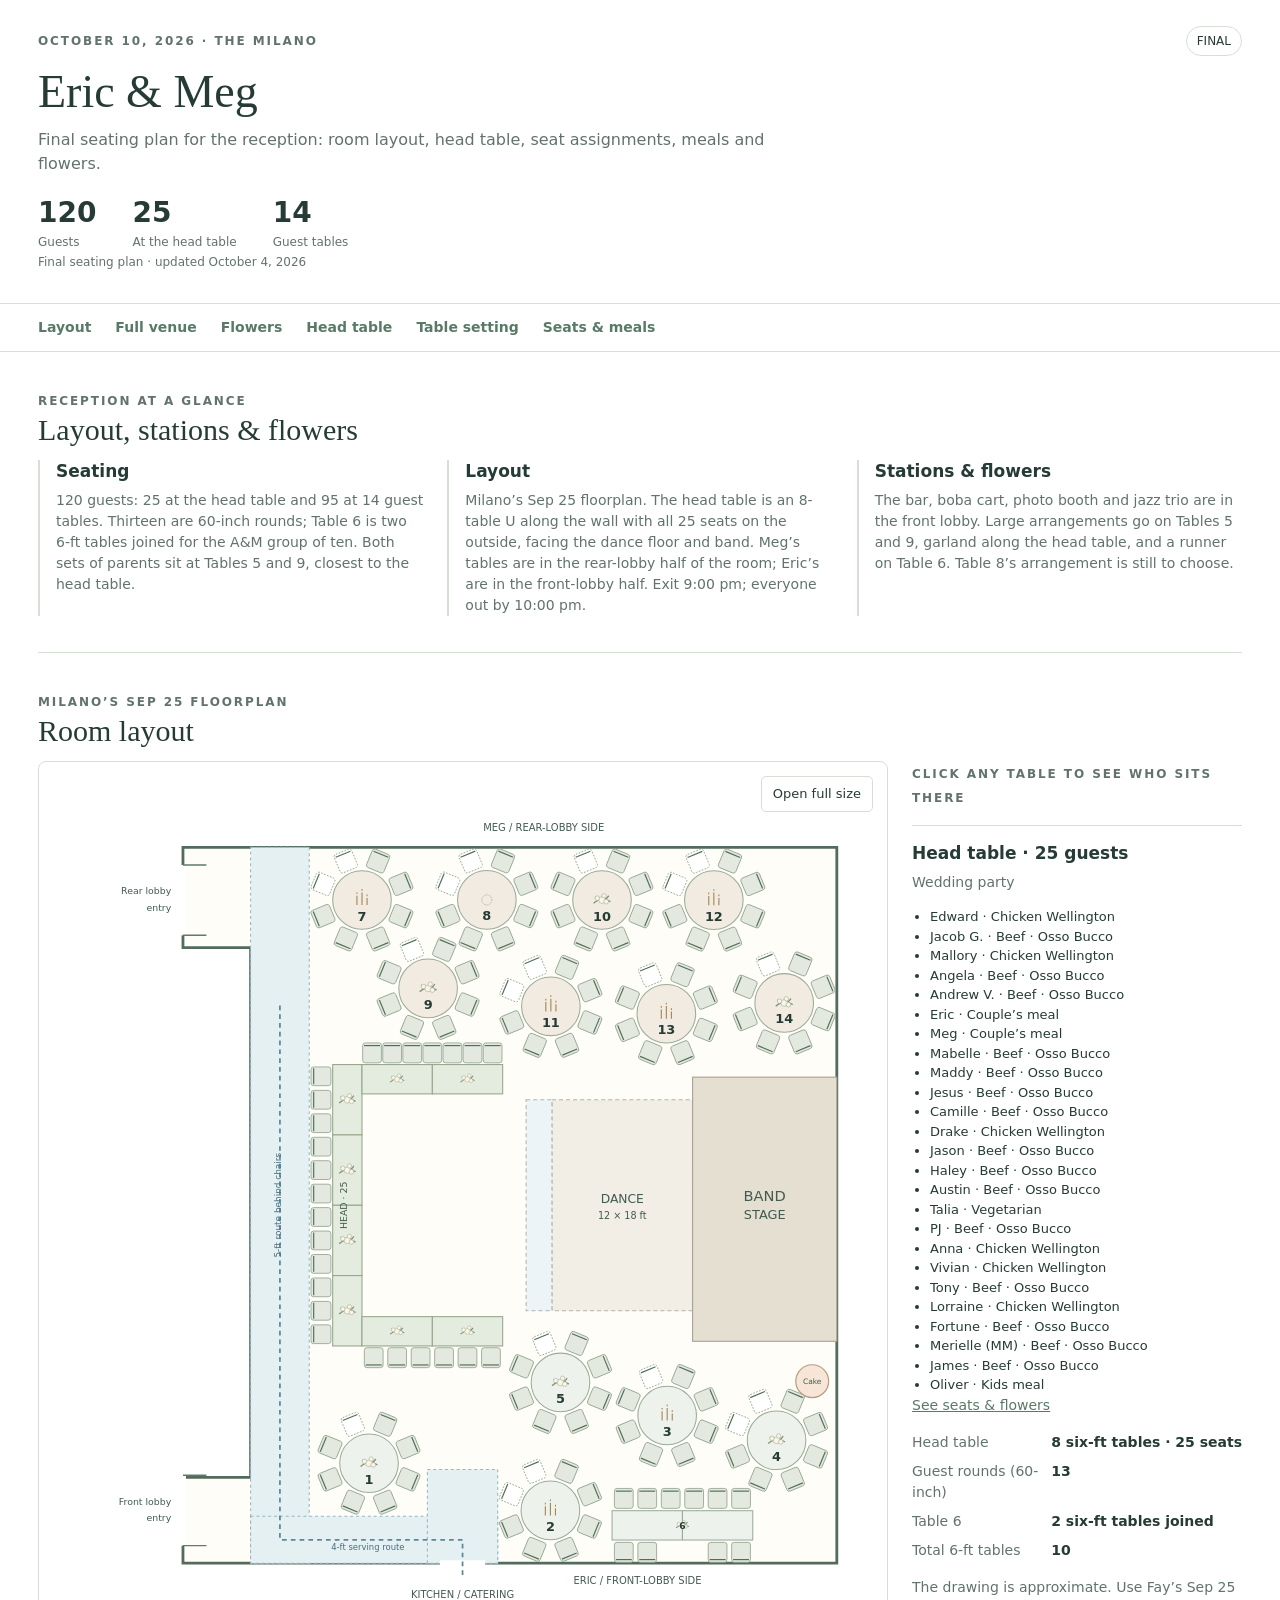
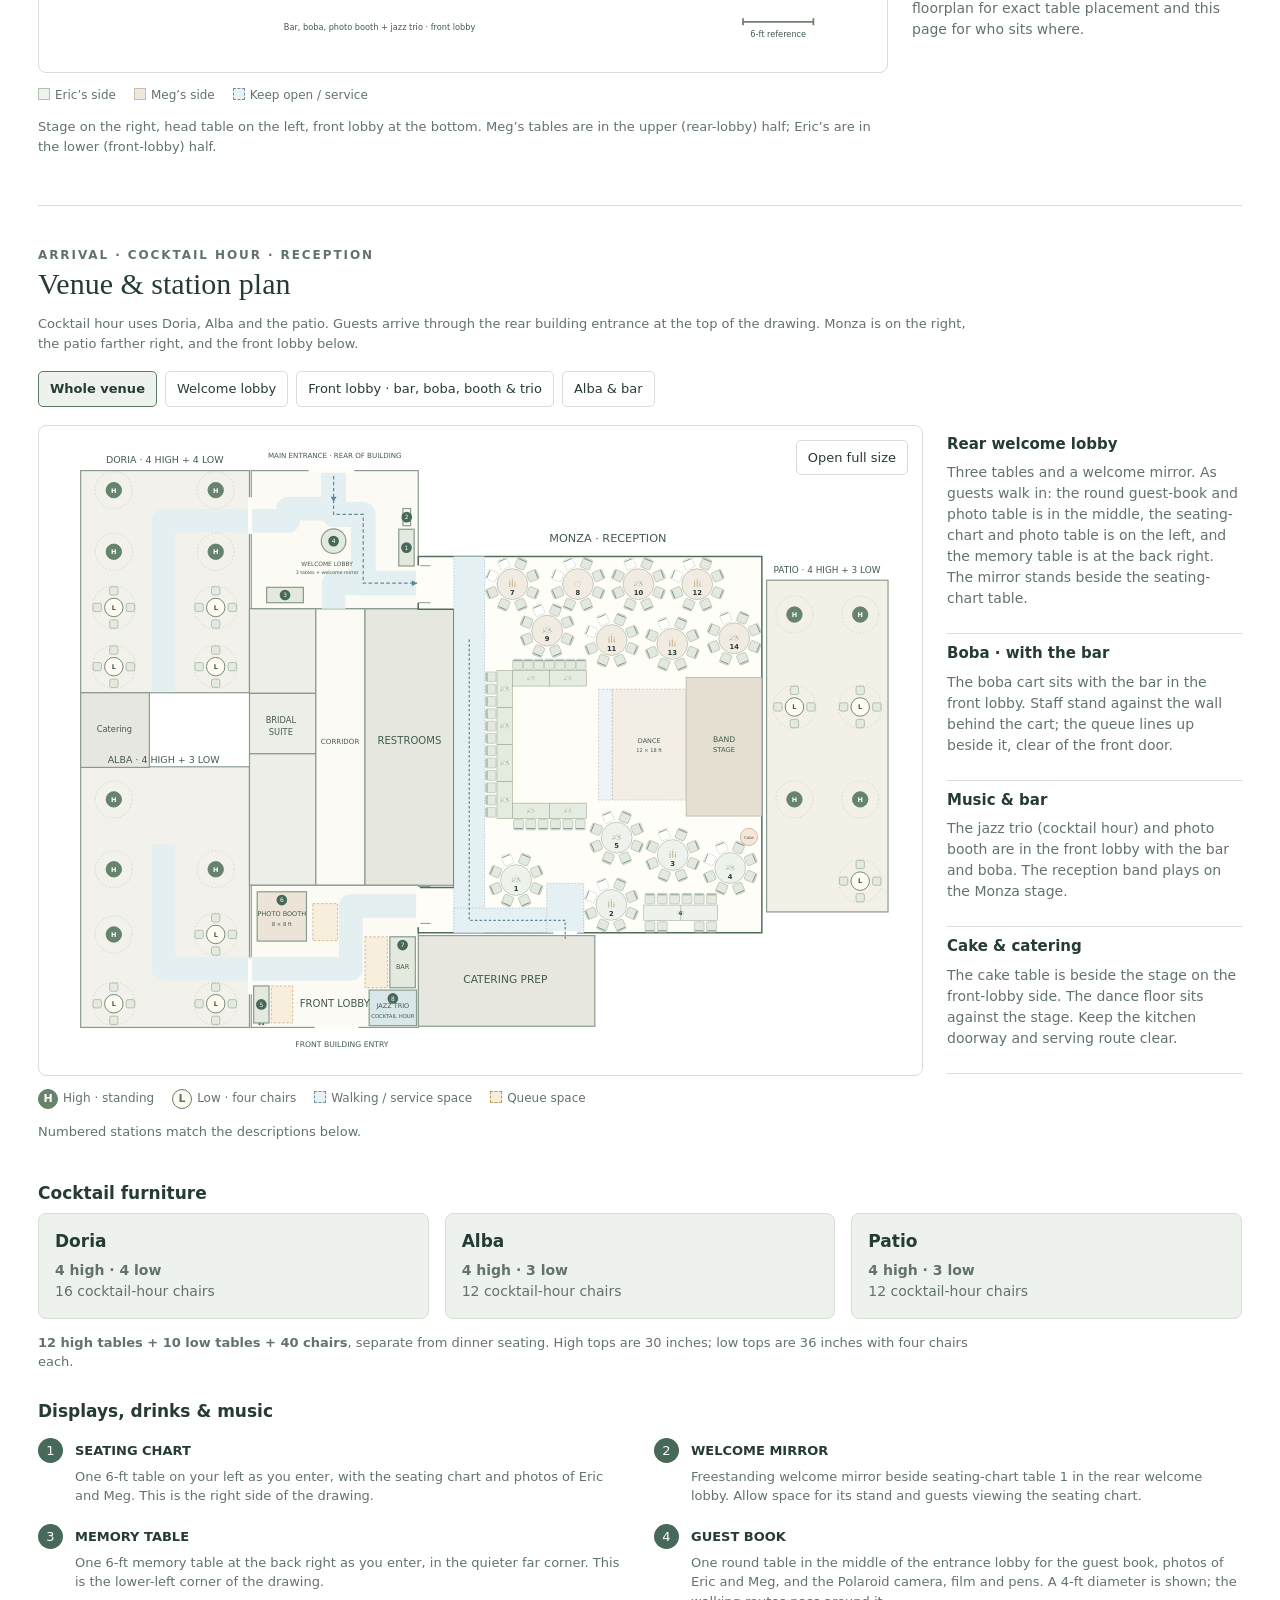
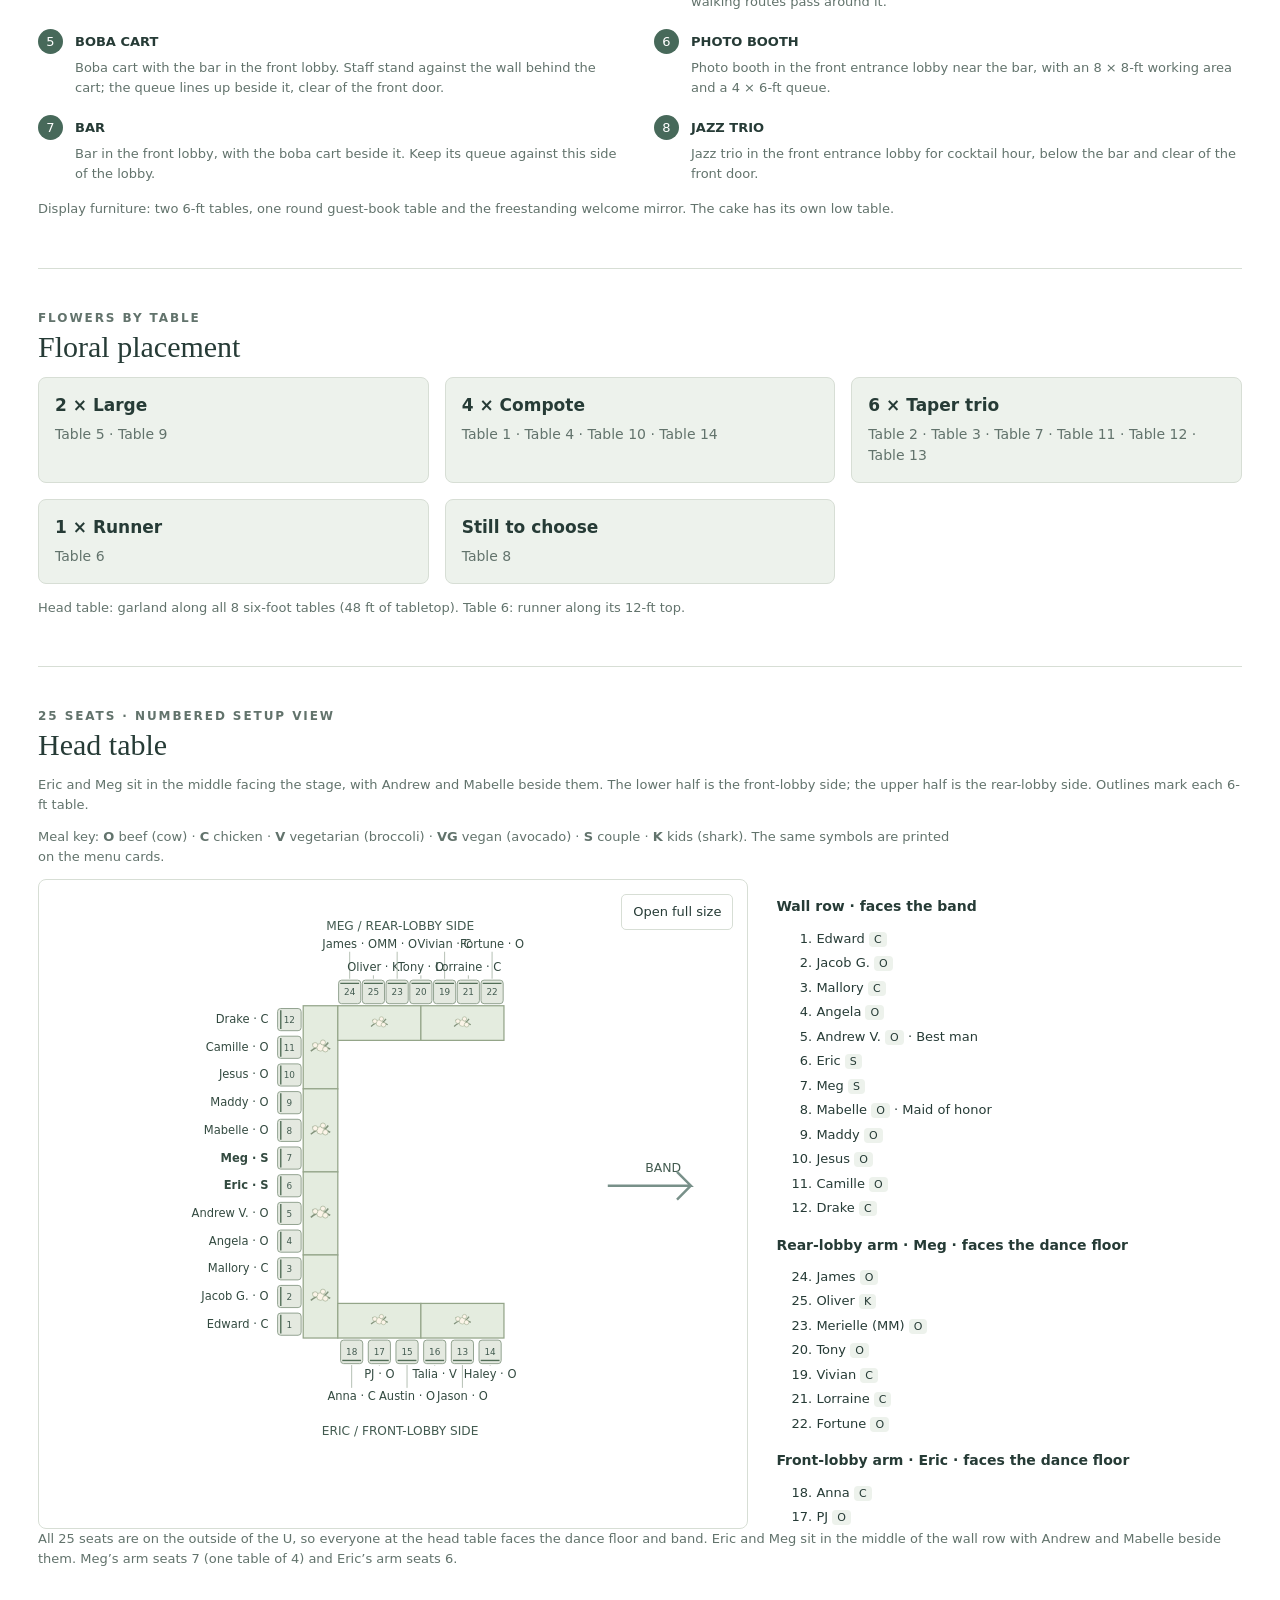
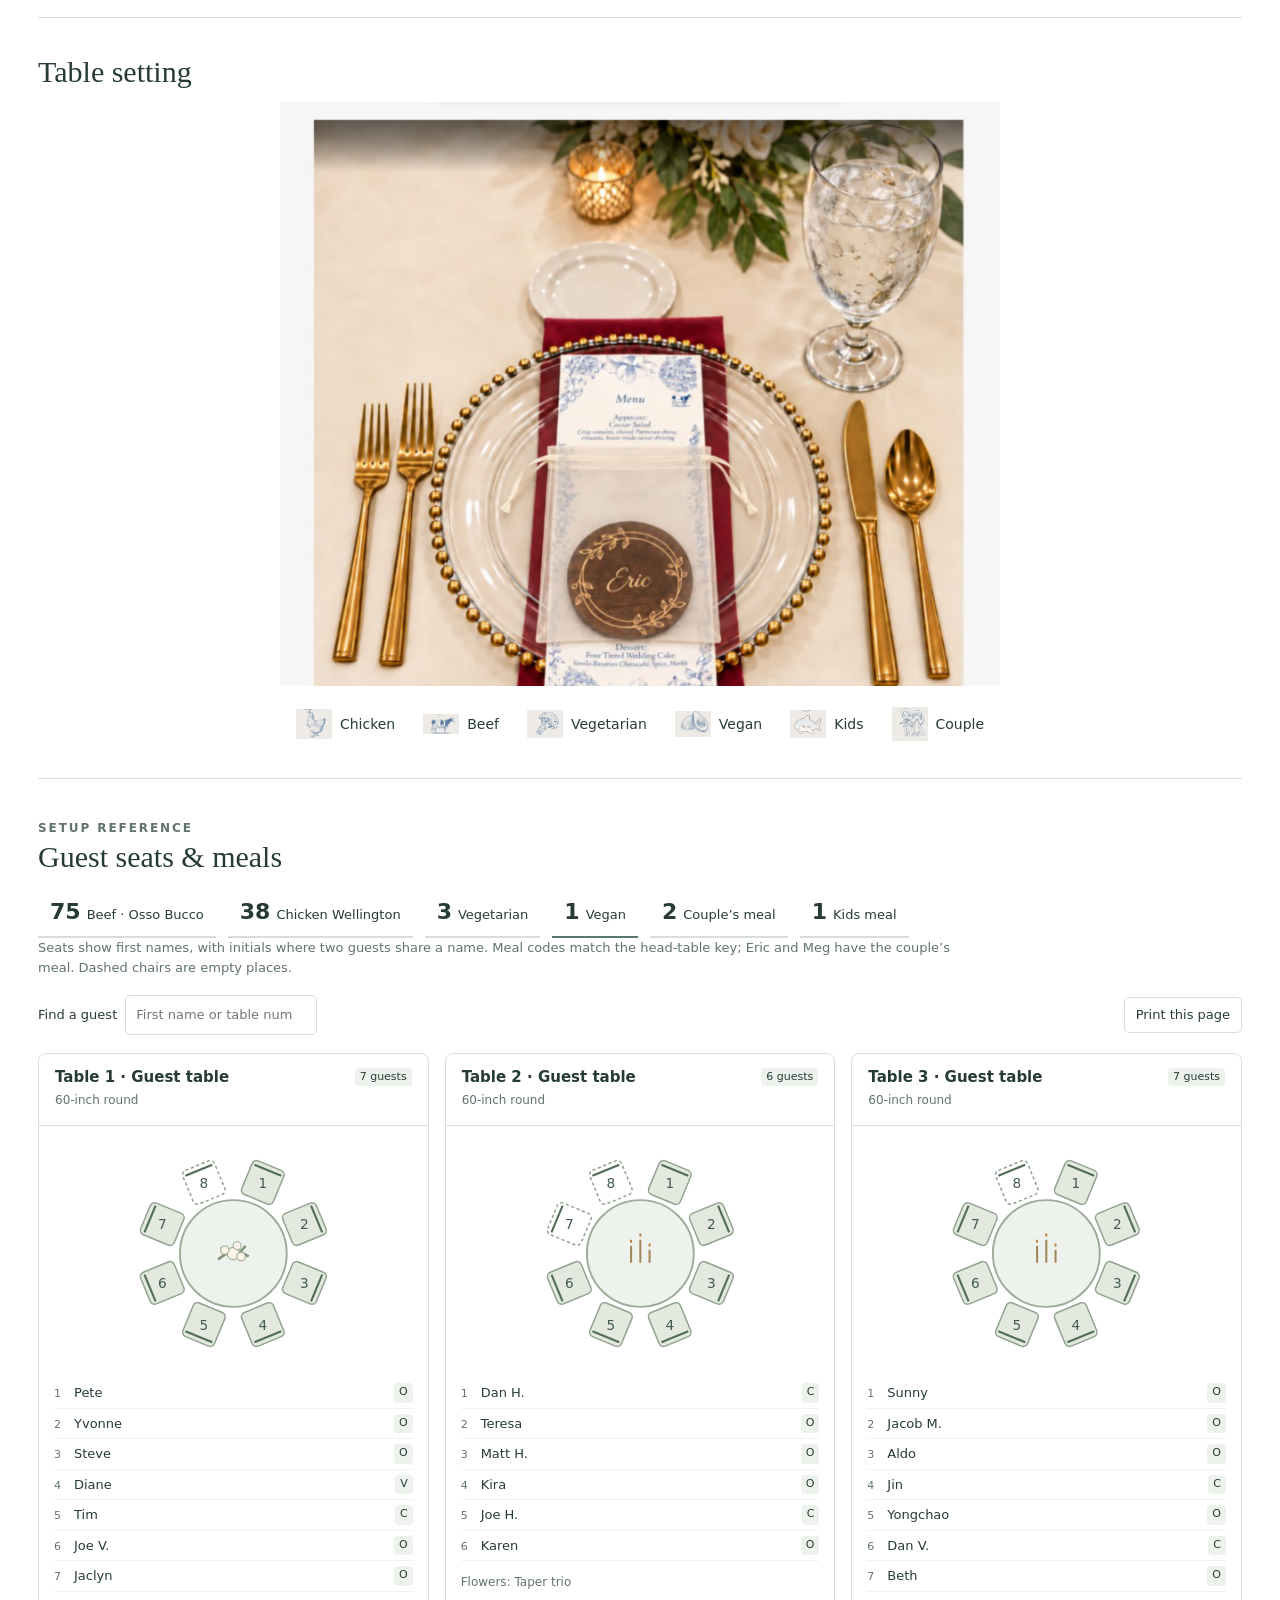
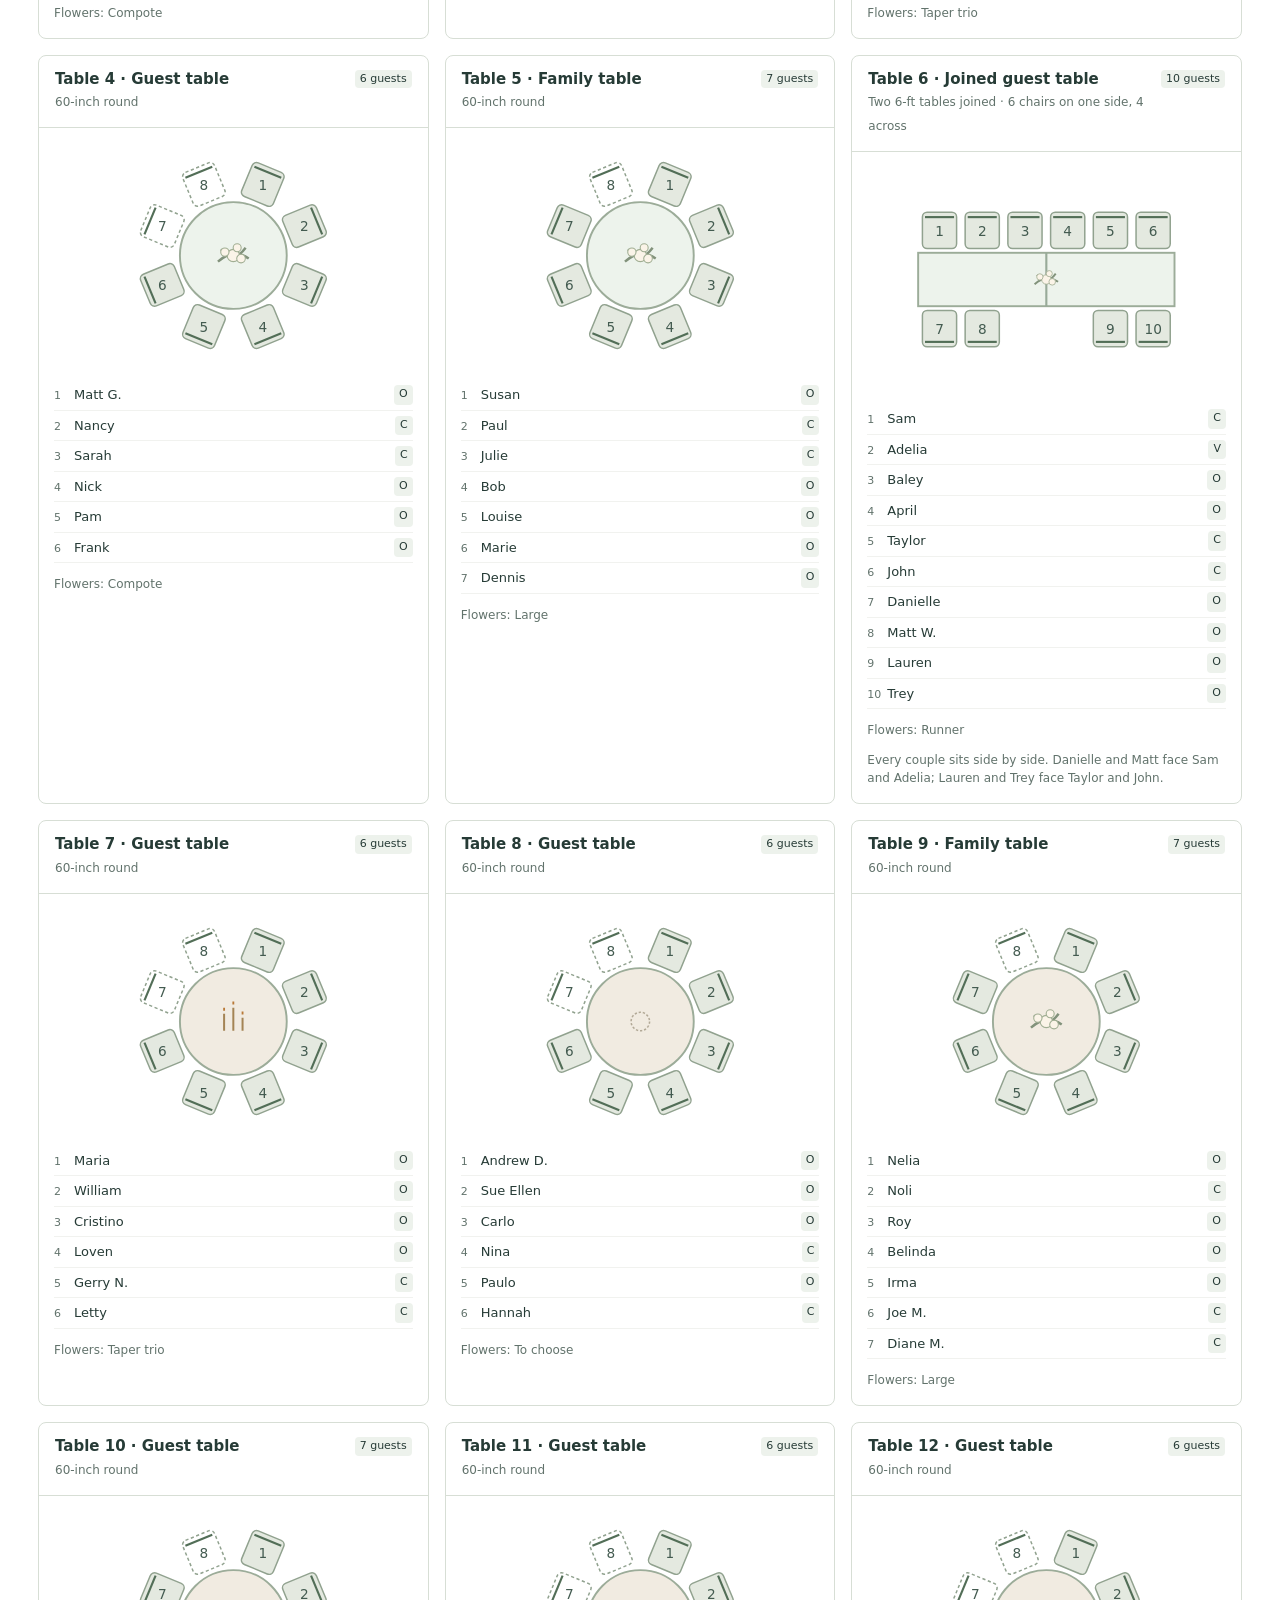
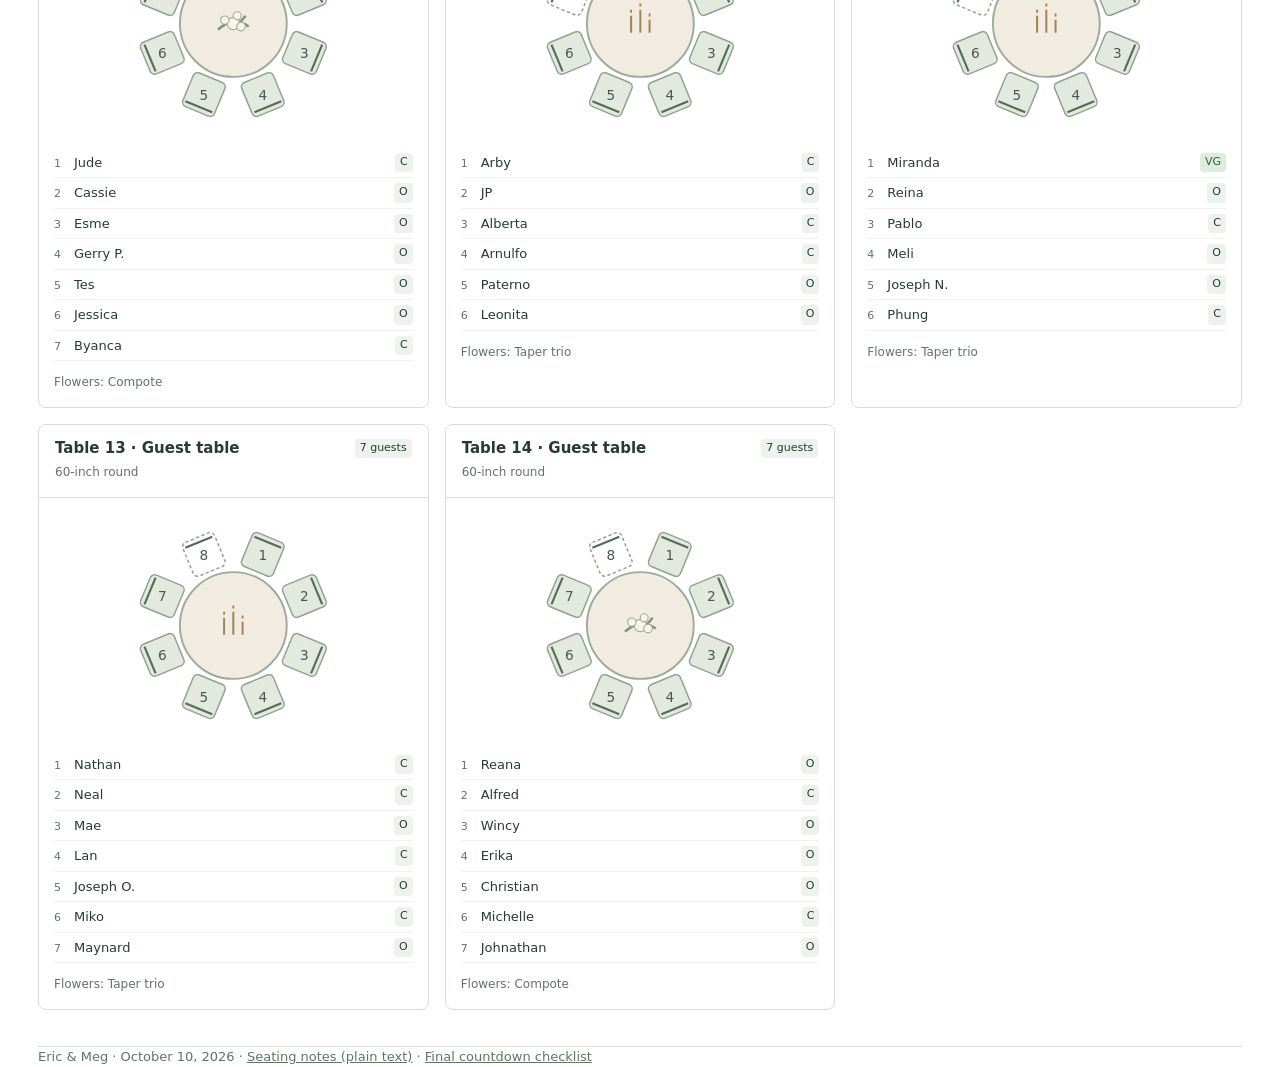
==== index.html @ 10fceb91 "Seating: Table 6 six-and-four so all five couples sit side by side; remove old options, audits and r" ====
<!doctype html>
<html lang="en"><head><meta charset="utf-8"><meta name="viewport" content="width=device-width,initial-scale=1"><meta name="robots" content="noindex,nofollow"><title>Eric &amp; Meg | Final seating plan · Oct 10</title><link rel="stylesheet" href="styles.css?v=20261004-3"></head>
<body>
<header class="mast"><div class="wrap"><div class="topline"><span class="eyebrow">October 10, 2026 · The Milano</span><span class="state">FINAL</span></div><h1>Eric &amp; Meg</h1><p class="intro">Final seating plan for the reception: room layout, head table, seat assignments, meals and flowers.</p><div class="stats" id="stats"></div><p class="source" id="updated"></p></div></header>
<nav aria-label="Page sections"><div class="wrap"><a href="#layouts">Layout</a><a href="#venue">Full venue</a><a href="#flowers">Flowers</a><a href="#head">Head table</a><a href="#setting">Table setting</a><a href="#guests">Seats &amp; meals</a></div></nav>
<main class="wrap">
<section id="audit"><span class="eyebrow">Reception at a glance</span><h2>Layout, stations &amp; flowers</h2><div class="audit"><article><h3>Seating</h3><p>120 guests: 25 at the head table and 95 at 14 guest tables. Thirteen are 60-inch rounds; Table 6 is two 6-ft tables joined for the A&amp;M group of ten. Both sets of parents sit at Tables 5 and 9, closest to the head table.</p></article><article><h3>Layout</h3><p>Milano’s Sep 25 floorplan. The head table is an 8-table U along the wall with all 25 seats on the outside, facing the dance floor and band. Meg’s tables are in the rear-lobby half of the room; Eric’s are in the front-lobby half. Exit 9:00 pm; everyone out by 10:00 pm.</p></article><article><h3>Stations &amp; flowers</h3><p>The bar, boba cart, photo booth and jazz trio are in the front lobby. Large arrangements go on Tables 5 and 9, garland along the head table, and a runner on Table 6. Table 8’s arrangement is still to choose.</p></article></div></section>
<section id="layouts"><span class="eyebrow">Milano’s Sep 25 floorplan</span><h2>Room layout</h2>
<div class="layout-panel"><div><div class="drawing"><button class="zoom" data-zoom="room">Open full size</button><div id="roomPlan"></div></div><div class="legend"><span><i class="swatch"></i>Eric’s side</span><span><i class="swatch meg"></i>Meg’s side</span><span><i class="swatch clear"></i>Keep open / service</span></div><p class="caption">Stage on the right, head table on the left, front lobby at the bottom. Meg’s tables are in the upper (rear-lobby) half; Eric’s are in the lower (front-lobby) half.</p></div><aside class="summary" id="layoutSummary"></aside></div></section>
<section id="venue"><span class="eyebrow">Arrival · cocktail hour · reception</span><h2>Venue &amp; station plan</h2><p class="caption">Cocktail hour uses Doria, Alba and the patio. Guests arrive through the rear building entrance at the top of the drawing. Monza is on the right, the patio farther right, and the front lobby below.</p>
<div class="venue-views" id="venueViews" role="group" aria-label="Venue detail views"></div>
<div class="full-venue"><div><div class="drawing"><button class="zoom" data-zoom="venue">Open full size</button><div id="venuePlan"></div></div><div class="legend"><span><b class="cocktail-key high">H</b>High · standing</span><span><b class="cocktail-key low">L</b>Low · four chairs</span><span><i class="swatch clear"></i>Walking / service space</span><span><i class="swatch queue"></i>Queue space</span></div><p class="caption">Numbered stations match the descriptions below.</p></div><div class="venue-notes"><article><h3>Rear welcome lobby</h3><p>Three tables and a welcome mirror. As guests walk in: the round guest-book and photo table is in the middle, the seating-chart and photo table is on the left, and the memory table is at the back right. The mirror stands beside the seating-chart table.</p></article><article><h3>Boba · with the bar</h3><p>The boba cart sits with the bar in the front lobby. Staff stand against the wall behind the cart; the queue lines up beside it, clear of the front door.</p></article><article><h3>Music &amp; bar</h3><p>The jazz trio (cocktail hour) and photo booth are in the front lobby with the bar and boba. The reception band plays on the Monza stage.</p></article><article><h3>Cake &amp; catering</h3><p>The cake table is beside the stage on the front-lobby side. The dance floor sits against the stage. Keep the kitchen doorway and serving route clear.</p></article></div></div>
<h3 class="venue-subhead">Cocktail furniture</h3><div class="cocktail-counts" id="cocktailCounts"></div><p class="caption"><strong>12 high tables + 10 low tables + 40 chairs</strong>, separate from dinner seating. High tops are 30 inches; low tops are 36 inches with four chairs each.</p>
<h3 class="venue-subhead">Displays, drinks &amp; music</h3><ol class="venue-stations" id="venueStations"></ol><p class="caption">Display furniture: two 6-ft tables, one round guest-book table and the freestanding welcome mirror. The cake has its own low table.</p></section>
<section id="flowers"><span class="eyebrow">Flowers by table</span><h2>Floral placement</h2><div class="cocktail-counts" id="floralCounts"></div><p class="caption" id="floralHead"></p></section>
<section id="head"><span class="eyebrow">25 seats · numbered setup view</span><h2>Head table</h2><p class="head-note">Eric and Meg sit in the middle facing the stage, with Andrew and Mabelle beside them. The lower half is the front-lobby side; the upper half is the rear-lobby side. Outlines mark each 6-ft table.</p><p class="caption">Meal key: <strong>O</strong> beef (cow) · <strong>C</strong> chicken · <strong>V</strong> vegetarian (broccoli) · <strong>VG</strong> vegan (avocado) · <strong>S</strong> couple · <strong>K</strong> kids (shark). The same symbols are printed on the menu cards.</p><div class="head-layout"><div class="drawing"><button class="zoom" data-zoom="head">Open full size</button><div id="headPlan"></div></div><div id="headRoster" class="head-roster"></div></div><p class="head-note" id="headTrade"></p></section>
<section id="setting"><h2>Table setting</h2>
<div class="setting-photos">
<img src="img/setting/hero.png" alt="Finished place setting">
</div>
<div class="meal-guide" aria-label="Menu card symbols">
<figure><img src="img/meals/chicken.png" alt=""><figcaption>Chicken</figcaption></figure>
<figure><img src="img/meals/beef.png" alt=""><figcaption>Beef</figcaption></figure>
<figure><img src="img/meals/vegetarian.png" alt=""><figcaption>Vegetarian</figcaption></figure>
<figure><img src="img/meals/vegan.png" alt=""><figcaption>Vegan</figcaption></figure>
<figure><img src="img/meals/kids.png" alt=""><figcaption>Kids</figcaption></figure>
<figure><img src="img/meals/couple.png" alt=""><figcaption>Couple</figcaption></figure>
</div>
</section>
<section id="guests"><span class="eyebrow">Setup reference</span><h2>Guest seats &amp; meals</h2><div class="meal-strip" id="mealCounts"></div><p class="caption">Seats show first names, with initials where two guests share a name. Meal codes match the head-table key; Eric and Meg have the couple’s meal. Dashed chairs are empty places.</p><div class="controls"><label class="control" for="search">Find a guest <input class="search" type="search" id="search" placeholder="First name or table number"></label><button class="quiet" id="print">Print this page</button></div><div class="tables" id="guestTables"></div></section>
</main><footer class="wrap">Eric &amp; Meg · October 10, 2026 · <a href="seating-review.txt">Seating notes (plain text)</a> · <a href="countdown.html">Final countdown checklist</a></footer>
<dialog id="zoomDialog"><div class="dialog-top"><h3 id="zoomTitle"></h3><div><button class="quiet" id="zoomScale">Zoom in</button> <button class="quiet" id="closeZoom">Close</button></div></div><p id="zoomKey" class="zoom-key"></p><div id="zoomDrawing"></div></dialog>
<script src="model.js?v=20261004-3"></script><script src="venue.js?v=20261004-3"></script><script src="app.js?v=20261004-3"></script>
</body></html>
---- styles.css ----
:root{--paper:#fff;--ink:#263b36;--muted:#62736c;--line:#d7ded5;--sage:#587a66;--pale:#edf2ec;--sand:#ede6d8;--amber:#966329;--rose:#a7473d;--blue:#476e80}*{box-sizing:border-box}html{scroll-behavior:smooth}body{margin:0;background:var(--paper);color:var(--ink);font:16px/1.5 system-ui,-apple-system,'Segoe UI',sans-serif}button,input,select{font:inherit}a{color:var(--sage)}button,a,select,input{touch-action:manipulation}button{cursor:pointer}button:focus-visible,a:focus-visible,input:focus-visible,select:focus-visible,[tabindex]:focus-visible{outline:3px solid #bd8c46;outline-offset:3px}.wrap{max-width:1260px;margin:auto;padding:0 28px}.mast{border-bottom:1px solid var(--line);padding:26px 0 20px}.eyebrow{font-size:12px;font-weight:650;letter-spacing:.16em;text-transform:uppercase;color:var(--muted)}h1,h2,h3,p{margin-top:0}h1{font:normal clamp(30px,4vw,46px)/1.12 Georgia,serif;margin:10px 0}h2{font:normal 30px/1.2 Georgia,serif;margin-bottom:12px}h3{font-size:17px;line-height:1.3;margin-bottom:8px}.intro{max-width:780px;color:var(--muted);margin-bottom:14px}.topline{display:flex;justify-content:space-between;align-items:center;gap:12px}.state{font-size:12px;border:1px solid var(--line);padding:5px 10px;border-radius:20px;background:#fff}.stats{display:flex;flex-wrap:wrap;gap:18px 36px;margin-top:20px}.stat strong{font-size:28px;font-weight:600;display:block;line-height:1.2}.stat span{font-size:12px;color:var(--muted)}nav{position:sticky;top:0;background:var(--paper);z-index:5;border-bottom:1px solid var(--line)}nav .wrap{display:flex;gap:24px;overflow:auto}nav a{white-space:nowrap;padding:13px 0;font-size:14px;text-decoration:none;font-weight:600}section{padding:36px 0;border-bottom:1px solid var(--line);scroll-margin-top:55px}.audit{display:grid;grid-template-columns:repeat(3,1fr);gap:24px}.audit article{border-left:2px solid var(--line);padding-left:16px}.audit p{font-size:14px;color:var(--muted);margin-bottom:0}.caption{font-size:13px;color:var(--muted);max-width:930px}.controls{display:flex;flex-wrap:wrap;align-items:center;justify-content:space-between;gap:12px;margin:18px 0}.control{display:flex;align-items:center;flex-wrap:wrap;gap:8px;font-size:13px}.control select,.search{border:1px solid var(--line);border-radius:5px;background:white;padding:9px 10px;color:var(--ink)}.choices{display:grid;grid-template-columns:repeat(3,1fr);gap:12px;margin:20px 0}.choice{background:transparent;border:1px solid var(--line);border-radius:8px;padding:17px;text-align:left;color:var(--ink)}.choice.active{border:2px solid var(--sage);padding:16px;background:var(--pale)}.choice strong{display:block;font-size:16px;margin:5px 0}.choice small{font-size:12px;color:var(--muted);display:block}.choice .tag{font-size:11px;text-transform:uppercase;letter-spacing:.08em;color:var(--sage);font-weight:700}.layout-panel{display:grid;grid-template-columns:minmax(0,1fr) 330px;gap:24px;align-items:start}.drawing{border:1px solid var(--line);border-radius:8px;background:#fff;padding:15px;overflow:hidden;position:relative}.drawing svg{display:block;width:100%;height:auto;max-height:940px}.drawing button.zoom{position:absolute;right:14px;top:14px}.zoom,.quiet{background:#fff;border:1px solid var(--line);border-radius:5px;color:var(--ink);padding:7px 11px;font-size:13px}.summary{position:sticky;top:75px}.summary p{font-size:14px;color:var(--muted)}.summary .status{border-left:3px solid var(--amber);padding:10px 12px;background:#f6f0e5;margin:16px 0;font-size:13px}.summary .status.bad{border-color:var(--rose);background:#f8edea}.summary dl{font-size:14px;display:grid;grid-template-columns:1fr auto;gap:8px;margin:16px 0}.summary dt{color:var(--muted)}.summary dd{margin:0;font-weight:600}.selected-roster{border-top:1px solid var(--line);padding-top:16px;margin-top:16px}.selected-roster ul{padding-left:18px;font-size:13px;margin-bottom:0}.legend{display:flex;flex-wrap:wrap;gap:7px 18px;margin:13px 0;font-size:12px;color:var(--muted)}.swatch{display:inline-block;width:12px;height:12px;vertical-align:-1px;margin-right:5px;background:#eef3ed;border:1px solid #aec2ad}.swatch.meg{background:#eee8df;border-color:#c9bda7}.swatch.clear{background:#e9f1f4;border-style:dashed;border-color:#73939f}.swatch.space{background:transparent;border:1px dashed #aaa}.fit-list{padding-left:19px;font-size:13px;color:var(--muted)}details{margin:16px 0;font-size:14px}summary{cursor:pointer;font-weight:600}.fit-list li{margin:5px 0}.full-venue{display:grid;grid-template-columns:minmax(0,1fr) 295px;gap:24px}.venue-notes p{font-size:14px;color:var(--muted)}.venue-notes article{padding:10px 0;border-bottom:1px solid var(--line)}.venue-notes h3{font-size:15px}.meal-strip{display:flex;gap:12px;flex-wrap:wrap}.meal-chip{border-bottom:2px solid var(--line);padding:8px 12px;font-size:13px}.meal-chip b{font-size:22px;margin-right:6px}.meal-chip.vegan{border-color:var(--sage)}.tables{display:grid;grid-template-columns:repeat(3,1fr);gap:16px}.table-card{border:1px solid var(--line);background:white;border-radius:8px;overflow:hidden;scroll-margin-top:65px}.table-card header{padding:14px 16px;border-bottom:1px solid var(--line);display:flex;gap:10px;justify-content:space-between;align-items:start}.table-card h3{margin:0;font-size:15px}.table-card small{color:var(--muted);font-size:12px}.table-card .body{padding:10px 15px 16px}.table-card ul{list-style:none;padding:0;margin:0}.seatrow{display:flex;justify-content:space-between;gap:8px;font-size:13px;border-bottom:1px solid #f1f2ef;padding:5px 0}.seatrow .num{display:inline-block;width:20px;color:var(--muted);font-size:11px}.badge{font-size:11px;background:var(--pale);border-radius:4px;padding:1px 5px;white-space:nowrap}.badge.unknown{background:#f7eede;color:#966329}.badge.vegan{background:#ddecdc;color:#335d3e}.flower{font-size:12px;color:var(--muted);margin:12px 0 0}.head-layout{display:grid;grid-template-columns:minmax(0,1.5fr) minmax(260px,1fr);gap:20px}.head-layout .drawing{min-height:480px}.head-roster{max-height:650px;overflow:auto;font-size:13px;padding:0 8px}.head-roster h3{font-size:14px;margin:18px 0 7px}.head-roster li{margin:5px 0}.head-note{font-size:13px;color:var(--muted)}.source{font-size:12px;color:var(--muted)}footer{padding:24px 0 40px;font-size:13px;color:var(--muted)}dialog{border:1px solid var(--line);border-radius:10px;width:min(95vw,1100px);max-height:94vh;padding:20px;background:#fff}dialog::backdrop{background:#142b29a6}.dialog-top{display:flex;justify-content:space-between;align-items:center;gap:16px;margin-bottom:10px}.dialog-top h3{margin:0}#zoomDrawing{overflow:auto;max-height:80vh}#zoomDrawing svg{width:100%;min-width:650px;display:block}.table-click{cursor:pointer}.table-click:hover .surface{stroke:#406551;stroke-width:.2}.flow{stroke-dasharray:7 5}.visually-hidden{position:absolute;width:1px;height:1px;overflow:hidden;clip:rect(0,0,0,0)}
@media(max-width:980px){.layout-panel{grid-template-columns:minmax(0,1fr) 280px}.tables{grid-template-columns:repeat(2,1fr)}.full-venue{grid-template-columns:1fr}.venue-notes{display:grid;grid-template-columns:repeat(3,1fr);gap:18px}.head-layout{grid-template-columns:1fr}.head-roster{max-height:none;display:grid;grid-template-columns:repeat(3,1fr);gap:12px}}@media(max-width:720px){.wrap{padding:0 16px}.mast{padding-top:20px}.topline{align-items:flex-start}.audit{grid-template-columns:1fr;gap:16px}.audit p{font-size:13px}.layout-panel{grid-template-columns:1fr}.summary{position:static}.choices{grid-template-columns:1fr;gap:8px}.choice{padding:12px 14px}.choice.active{padding:11px 13px}.choice small{font-size:12px}.tables{grid-template-columns:1fr}.venue-notes{grid-template-columns:1fr;gap:0}.head-roster{display:block}.drawing{padding:8px}.head-layout .drawing{min-height:0}nav .wrap{gap:20px}.stats{gap:14px 24px}.stat strong{font-size:24px}section{padding:28px 0}.full-venue .drawing{overflow:auto}.full-venue svg{min-width:780px}.full-venue .drawing:before{content:'Swipe sideways or open full size to explore the venue';display:block;font-size:12px;color:var(--muted);margin-bottom:8px}.head-layout svg{min-height:460px}.control{align-items:flex-start}.caption{font-size:12px}}@media print{nav,.controls,.choices,button,.search,.summary,dialog{display:none!important}.wrap{max-width:none;padding:0}section{break-inside:avoid}.tables{grid-template-columns:repeat(2,1fr)}.table-card{break-inside:avoid}.layout-panel,.full-venue{display:block}.drawing svg{max-height:750px}.head-roster{max-height:none}.source{display:block}}

#zoomDrawing svg{height:74vh;width:100%;min-width:0}dialog.zoomed #zoomDrawing svg{width:1500px;min-width:1500px;height:auto}.route-status{padding:10px 12px;background:#e5f0f3;color:#365c6b!important;border-left:3px solid #6f99a5}.dialog-top>div{white-space:nowrap}@media(prefers-reduced-motion:reduce){html{scroll-behavior:auto}}
.venue-views{display:flex;flex-wrap:wrap;gap:8px;margin:18px 0}.venue-views .active{background:var(--pale);border-color:var(--sage);font-weight:650}.venue-subhead{margin-top:28px}.cocktail-counts{display:grid;grid-template-columns:repeat(3,1fr);gap:16px;margin-bottom:14px}.cocktail-counts article{background:var(--pale);border:1px solid var(--line);border-radius:8px;padding:16px}.cocktail-counts p{font-size:14px;color:var(--muted);margin:0}.cocktail-key{display:inline-flex;width:20px;height:20px;align-items:center;justify-content:center;border-radius:50%;margin-right:5px;font-size:11px;border:1px solid #617f69}.cocktail-key.high{background:#66836d;color:white}.cocktail-key.low{background:#fffaf0}.swatch.queue{background:#f8eedc;border:1px dashed #b79861}.venue-stations{list-style:none;padding:0;display:grid;grid-template-columns:repeat(2,1fr);gap:18px 28px}.venue-stations li{display:flex;gap:12px}.station-number{flex:0 0 25px;height:25px;border-radius:50%;background:#47695a;color:#fff;text-align:center;line-height:25px;font-size:13px}.venue-stations strong{font-size:13px}.venue-stations p{font-size:13px;color:var(--muted);margin:5px 0 0}.full-venue svg{overflow:hidden}@media(max-width:720px){.cocktail-counts,.venue-stations{grid-template-columns:1fr}.full-venue svg{min-width:0}.full-venue .drawing:before{content:'Use the detail views or open full size to explore';padding-right:110px;min-height:40px}.full-venue .drawing{overflow:hidden}}@media print{.venue-views{display:none}.venue-stations{grid-template-columns:repeat(2,1fr)}}
.zoom-key{font-size:12px;color:var(--muted);margin:4px 0 12px}.zoom-key:empty{display:none}

.setting-photos{background:#fff;margin:0 0 20px}.setting-photos img{display:block;width:100%;max-width:720px;height:auto;margin:0 auto;background:#fff}.meal-guide{display:flex;flex-wrap:wrap;justify-content:center;gap:8px 28px;margin:8px 0 0;padding:0}.meal-guide figure{margin:0;display:flex;align-items:center;gap:8px}.meal-guide img{width:36px;height:36px;object-fit:contain;background:#fff}.meal-guide figcaption{font-size:14px;color:var(--ink)}.earlier-toggle{margin:0 0 18px}
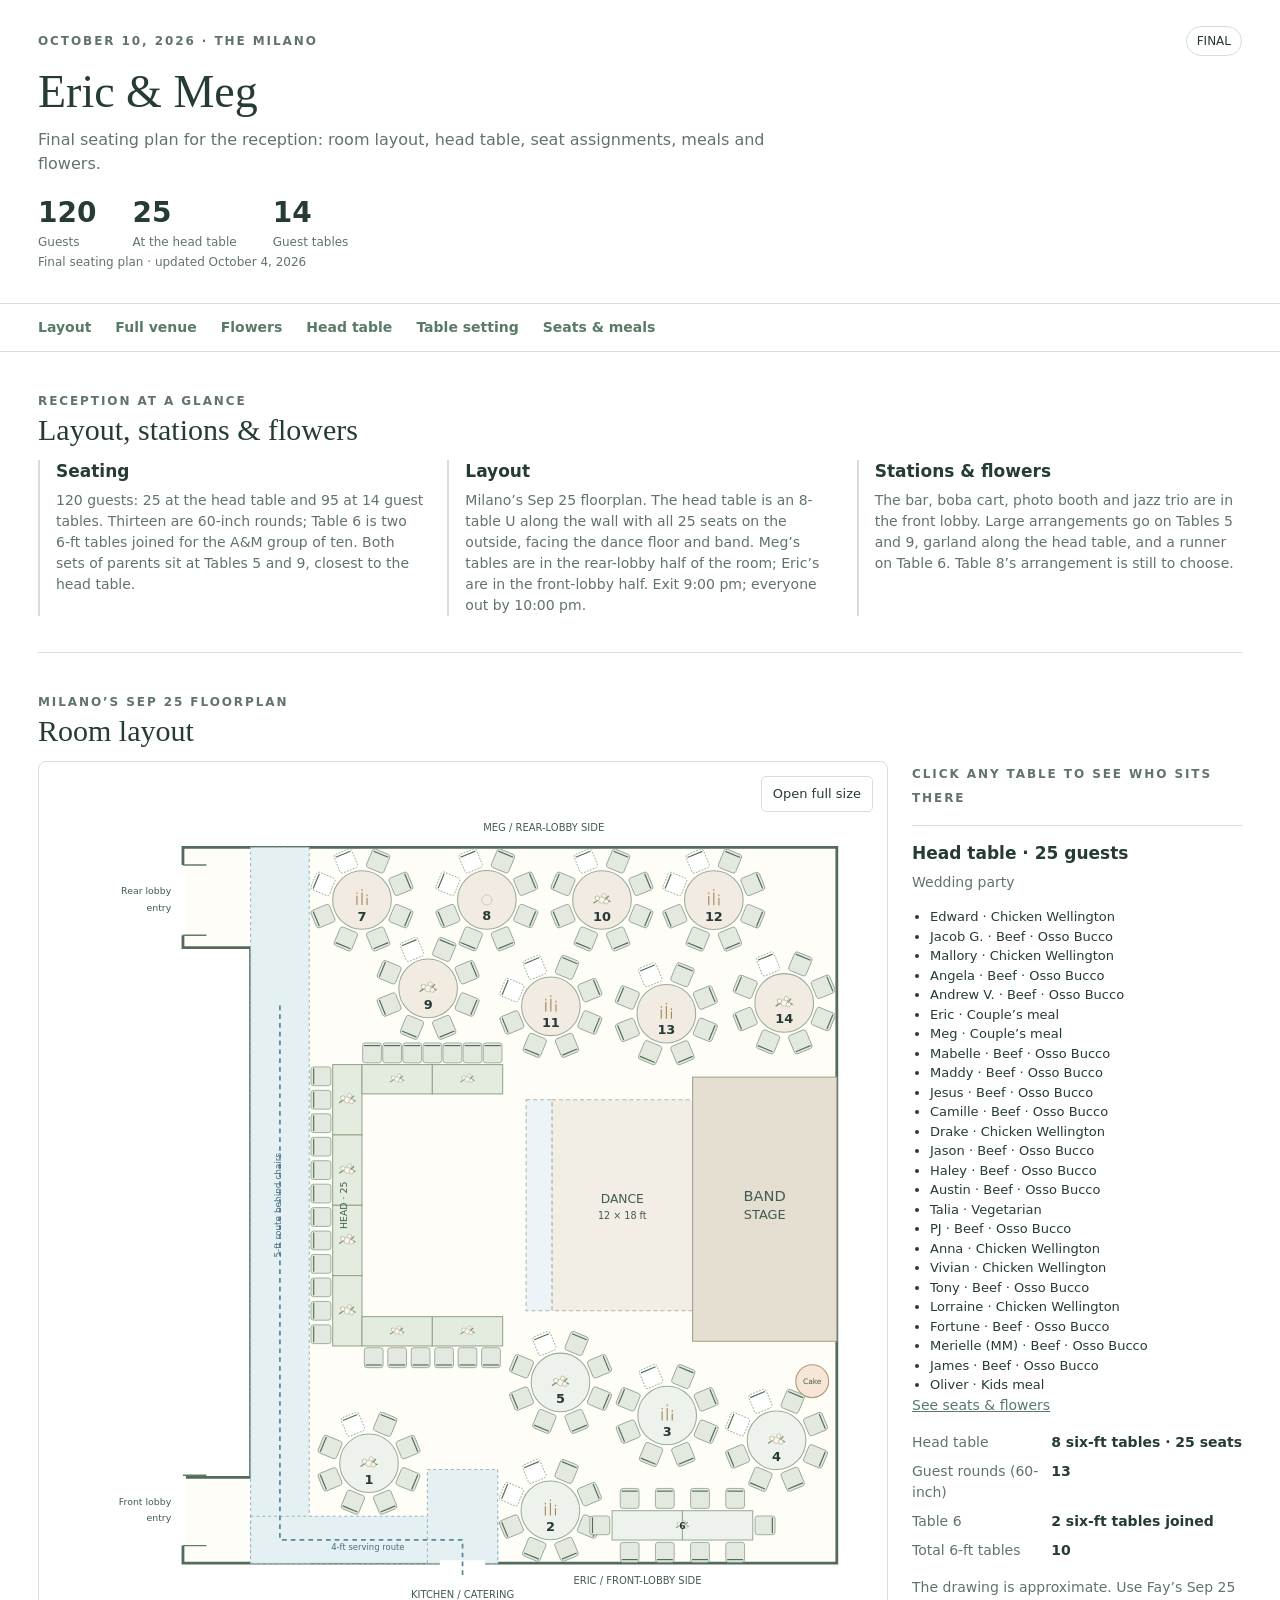
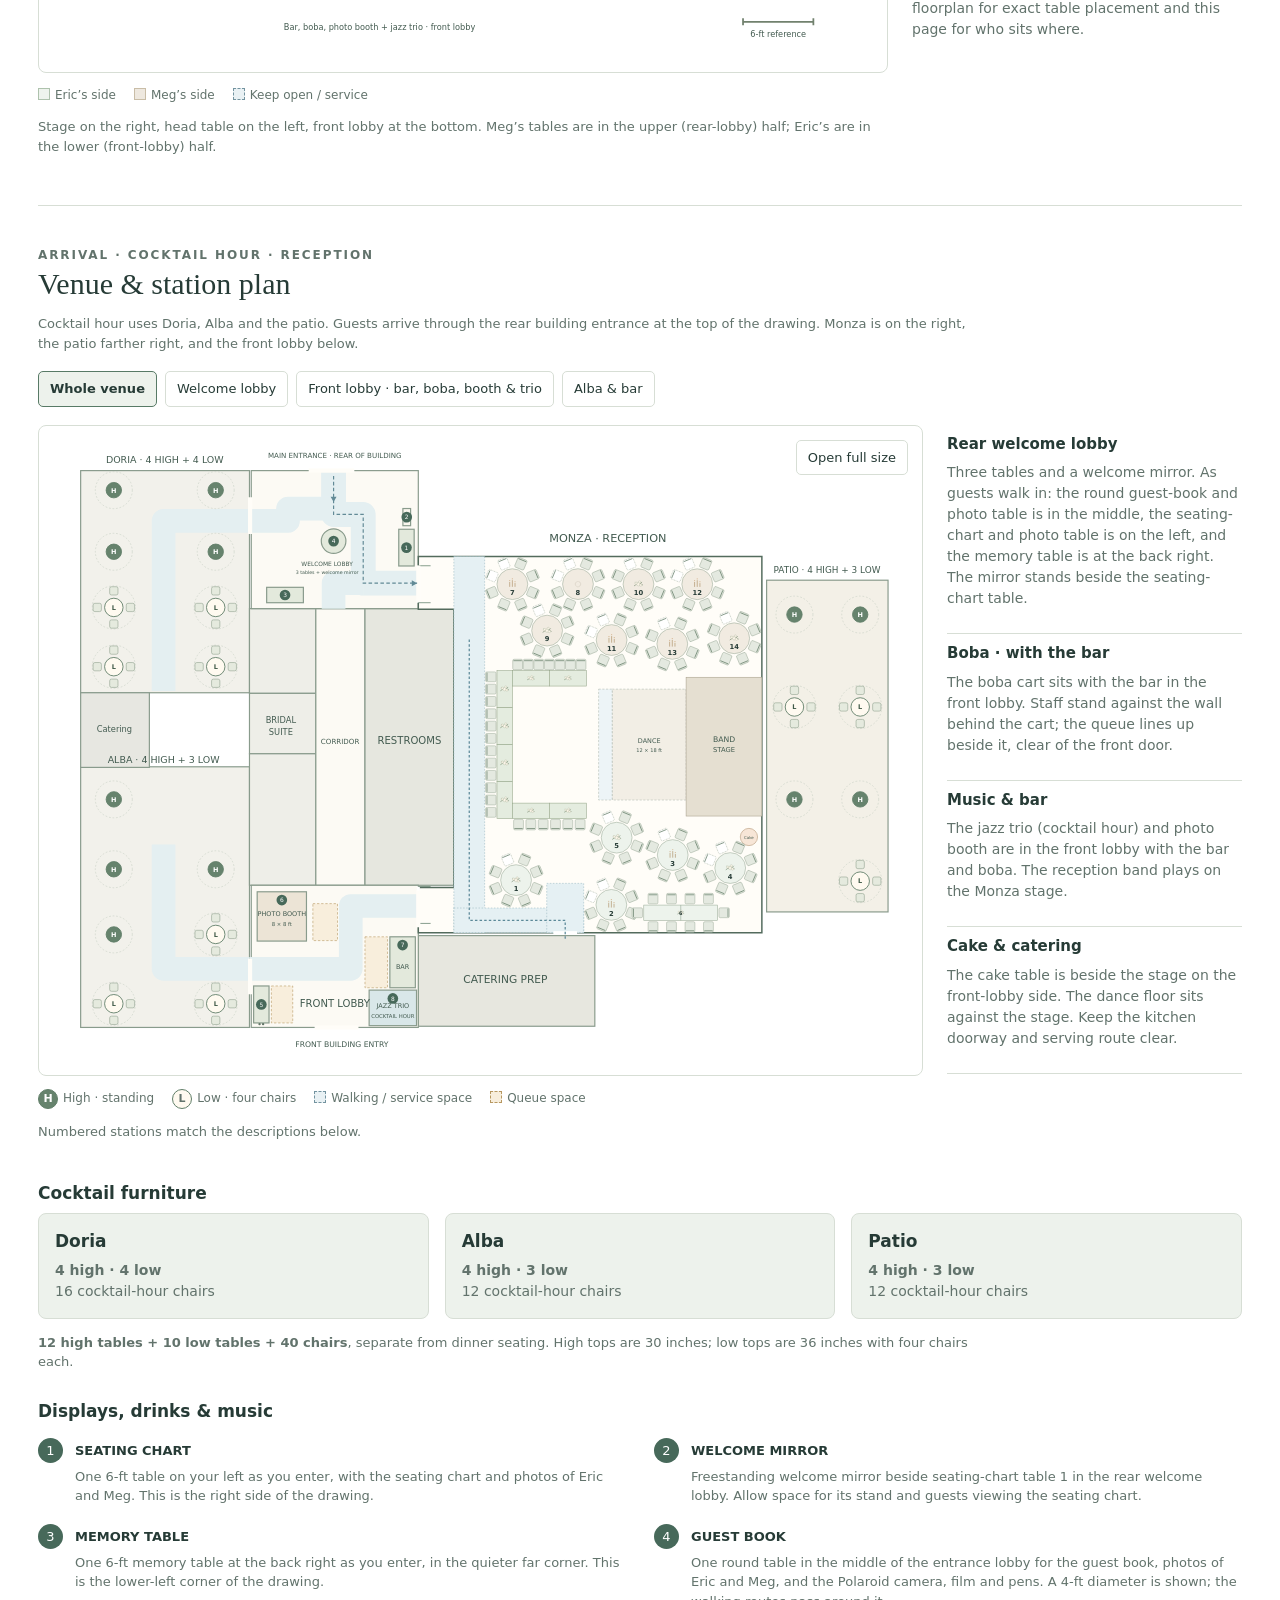
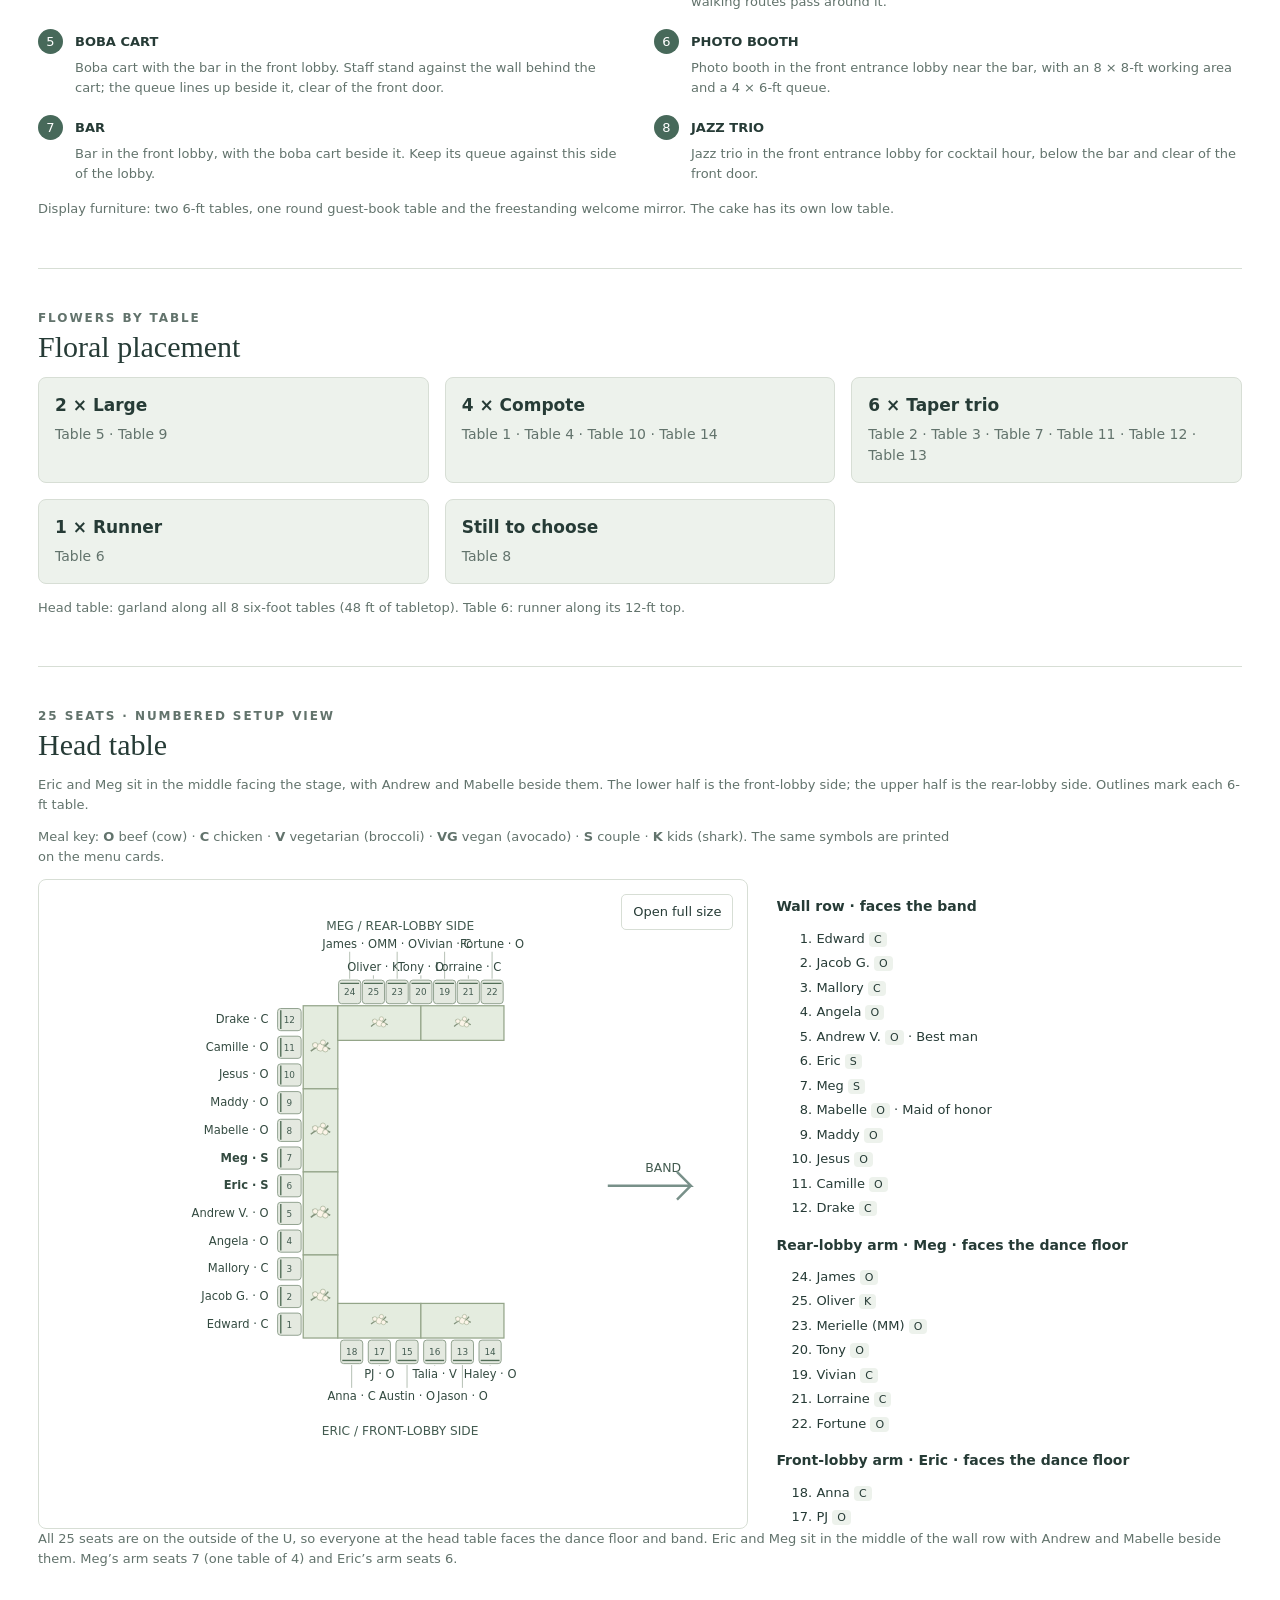
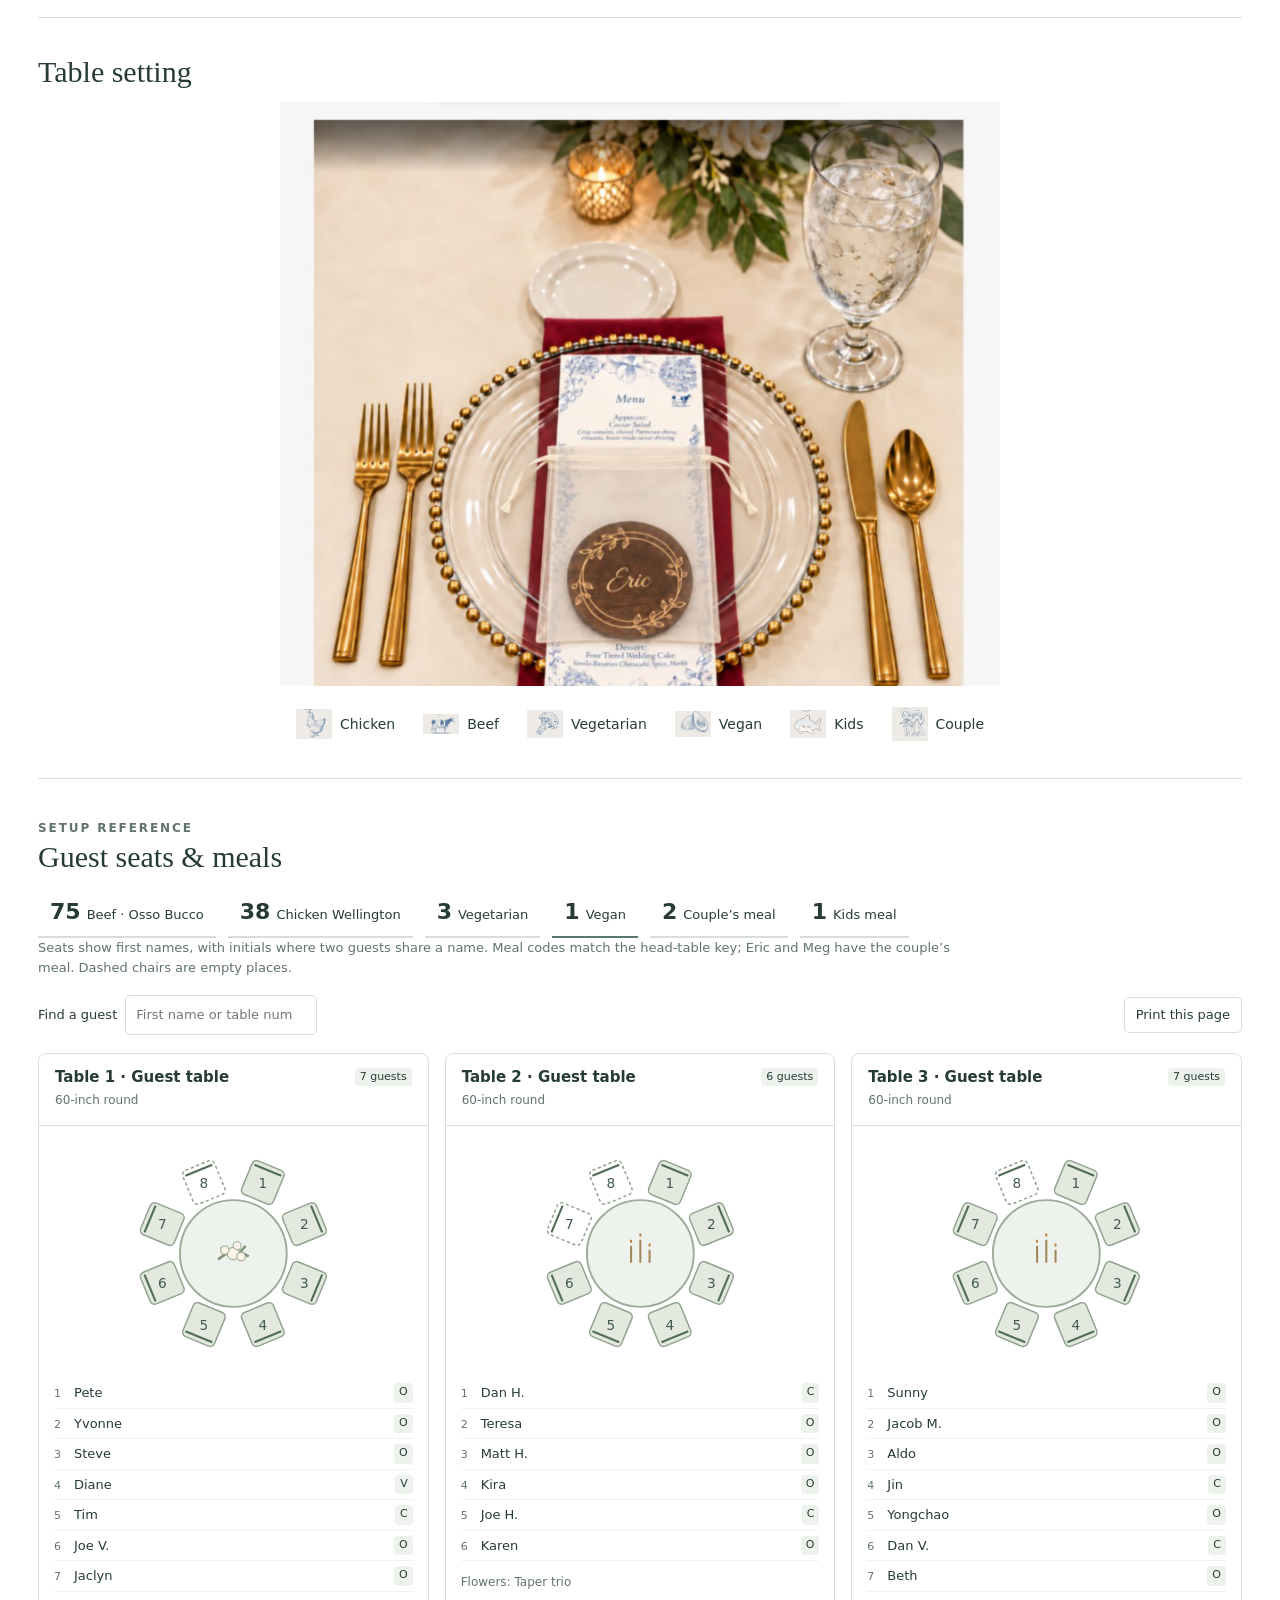
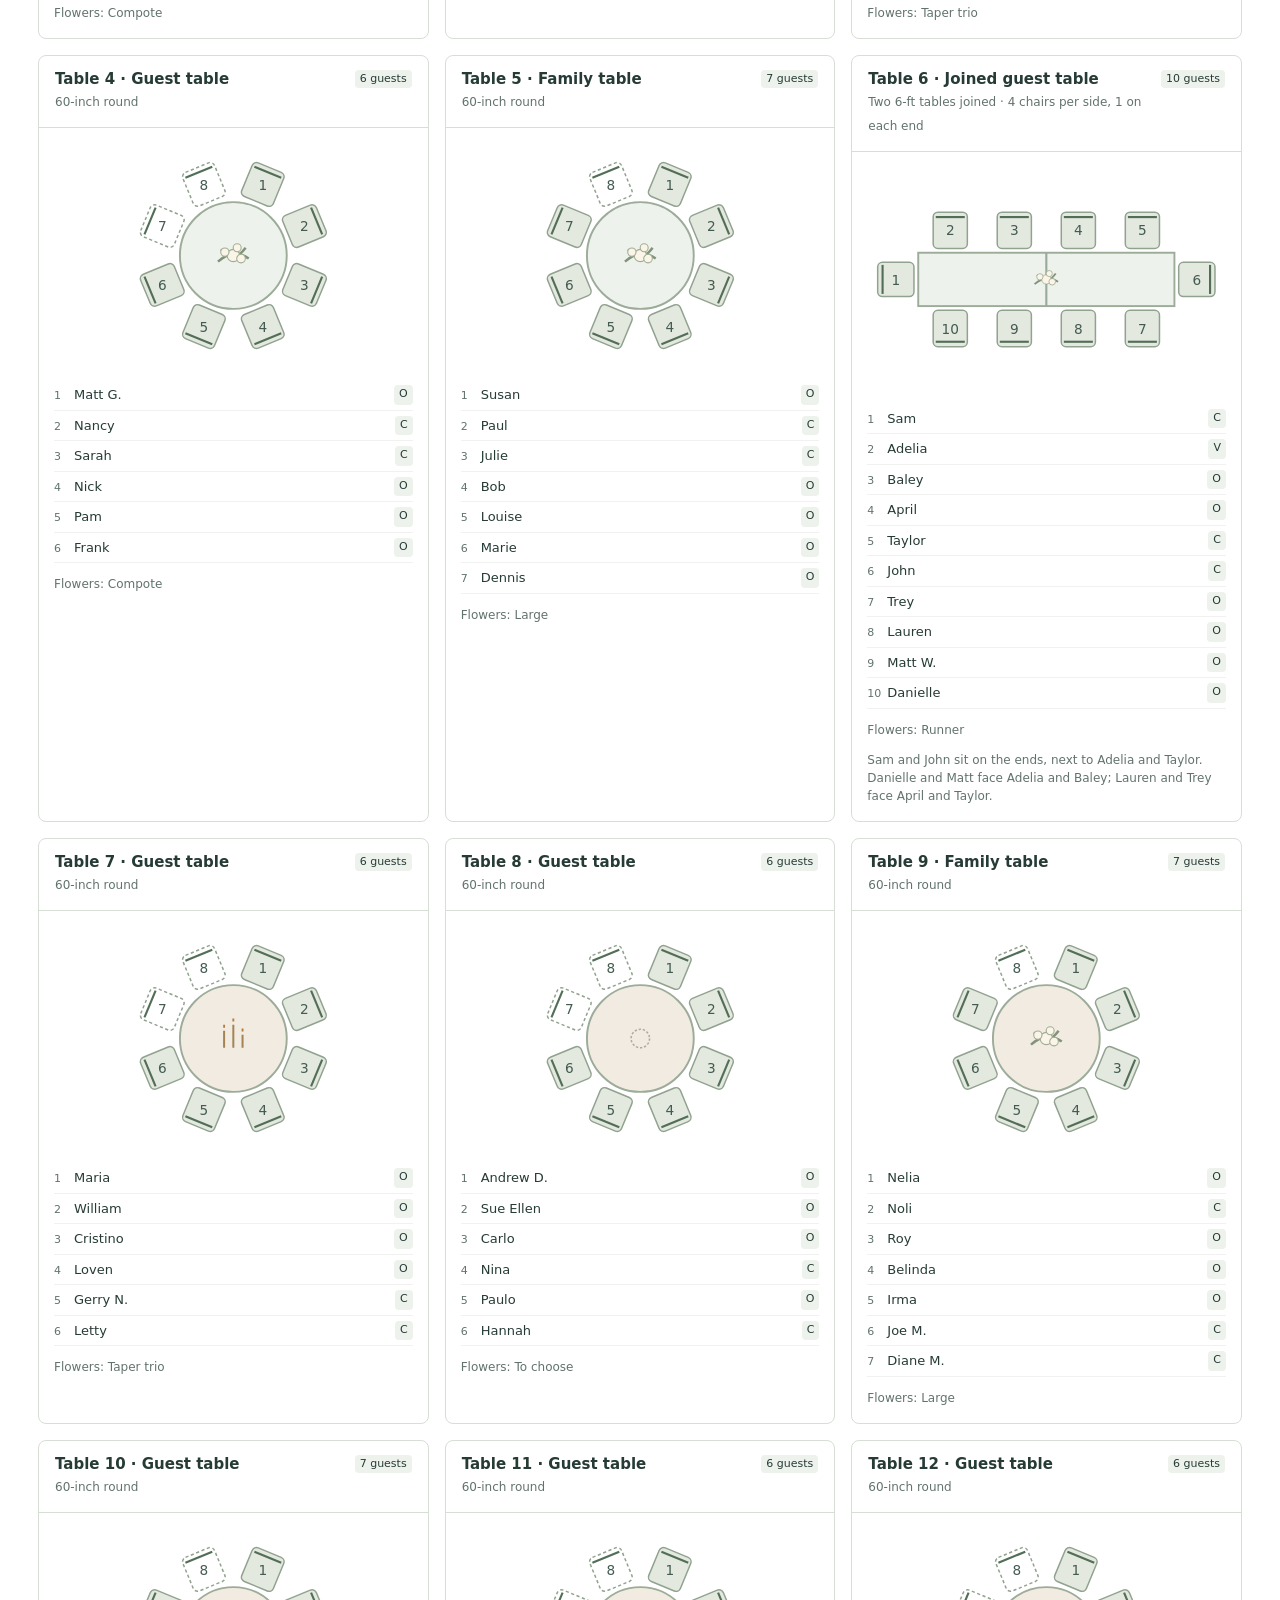
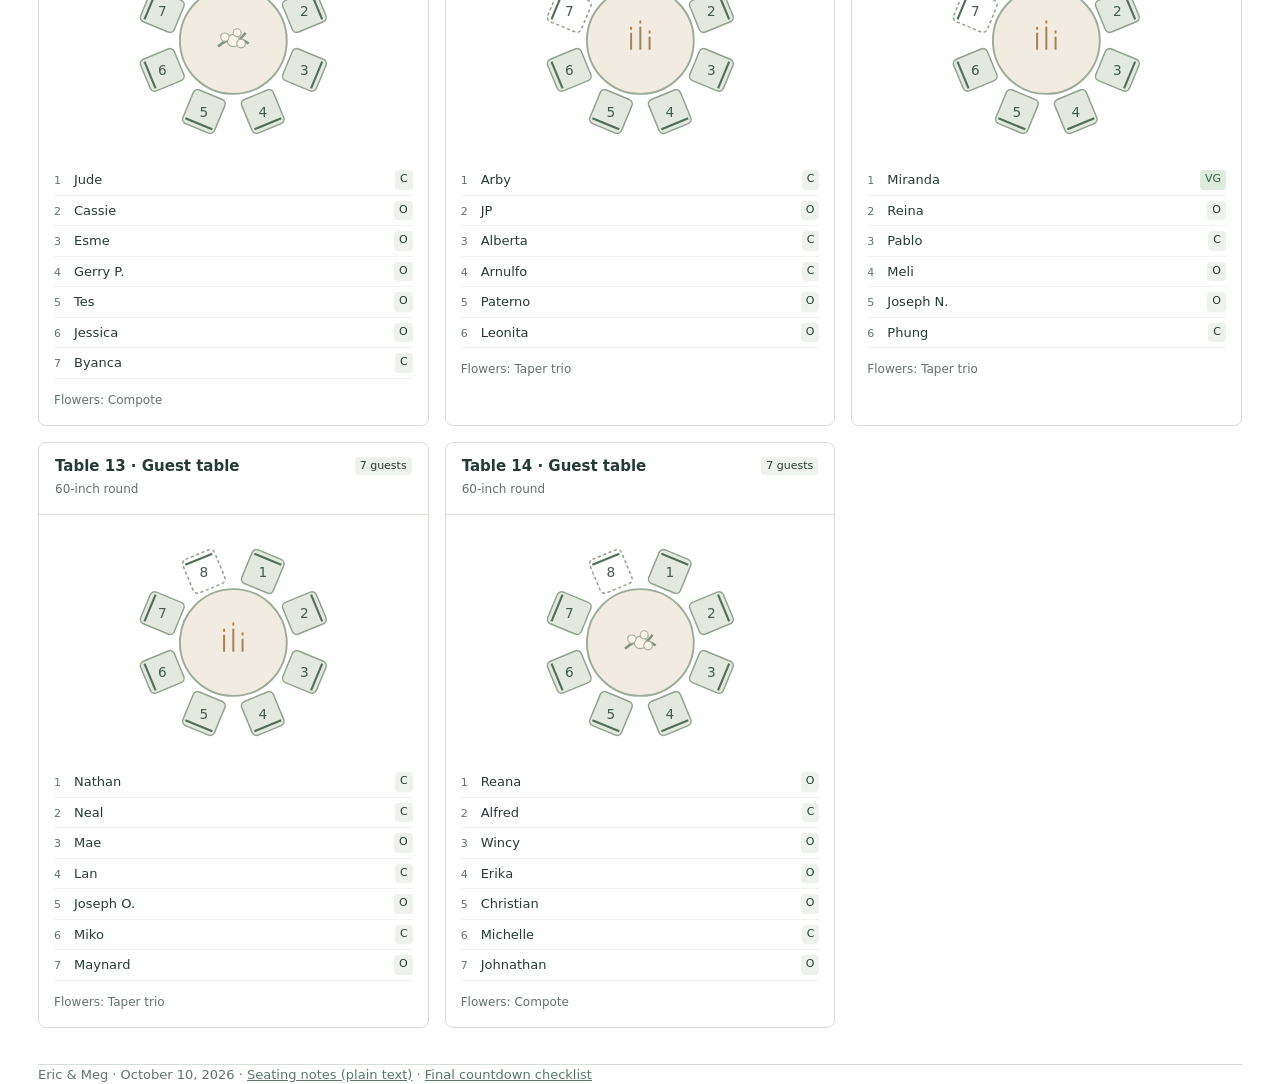
==== commit e4f95f00: "Seating: Table 6 four per side with Sam and John on the ends. Co-authored-by: Cursor <cursoragent@cu" ====
--- a/index.html
+++ b/index.html
@@ -1,5 +1,5 @@
 <!doctype html>
-<html lang="en"><head><meta charset="utf-8"><meta name="viewport" content="width=device-width,initial-scale=1"><meta name="robots" content="noindex,nofollow"><title>Eric &amp; Meg | Final seating plan · Oct 10</title><link rel="stylesheet" href="styles.css?v=20261004-3"></head>
+<html lang="en"><head><meta charset="utf-8"><meta name="viewport" content="width=device-width,initial-scale=1"><meta name="robots" content="noindex,nofollow"><title>Eric &amp; Meg | Final seating plan · Oct 10</title><link rel="stylesheet" href="styles.css?v=20261004-4"></head>
 <body>
 <header class="mast"><div class="wrap"><div class="topline"><span class="eyebrow">October 10, 2026 · The Milano</span><span class="state">FINAL</span></div><h1>Eric &amp; Meg</h1><p class="intro">Final seating plan for the reception: room layout, head table, seat assignments, meals and flowers.</p><div class="stats" id="stats"></div><p class="source" id="updated"></p></div></header>
 <nav aria-label="Page sections"><div class="wrap"><a href="#layouts">Layout</a><a href="#venue">Full venue</a><a href="#flowers">Flowers</a><a href="#head">Head table</a><a href="#setting">Table setting</a><a href="#guests">Seats &amp; meals</a></div></nav>
@@ -30,5 +30,5 @@
 <section id="guests"><span class="eyebrow">Setup reference</span><h2>Guest seats &amp; meals</h2><div class="meal-strip" id="mealCounts"></div><p class="caption">Seats show first names, with initials where two guests share a name. Meal codes match the head-table key; Eric and Meg have the couple’s meal. Dashed chairs are empty places.</p><div class="controls"><label class="control" for="search">Find a guest <input class="search" type="search" id="search" placeholder="First name or table number"></label><button class="quiet" id="print">Print this page</button></div><div class="tables" id="guestTables"></div></section>
 </main><footer class="wrap">Eric &amp; Meg · October 10, 2026 · <a href="seating-review.txt">Seating notes (plain text)</a> · <a href="countdown.html">Final countdown checklist</a></footer>
 <dialog id="zoomDialog"><div class="dialog-top"><h3 id="zoomTitle"></h3><div><button class="quiet" id="zoomScale">Zoom in</button> <button class="quiet" id="closeZoom">Close</button></div></div><p id="zoomKey" class="zoom-key"></p><div id="zoomDrawing"></div></dialog>
-<script src="model.js?v=20261004-3"></script><script src="venue.js?v=20261004-3"></script><script src="app.js?v=20261004-3"></script>
+<script src="model.js?v=20261004-4"></script><script src="venue.js?v=20261004-4"></script><script src="app.js?v=20261004-4"></script>
 </body></html>
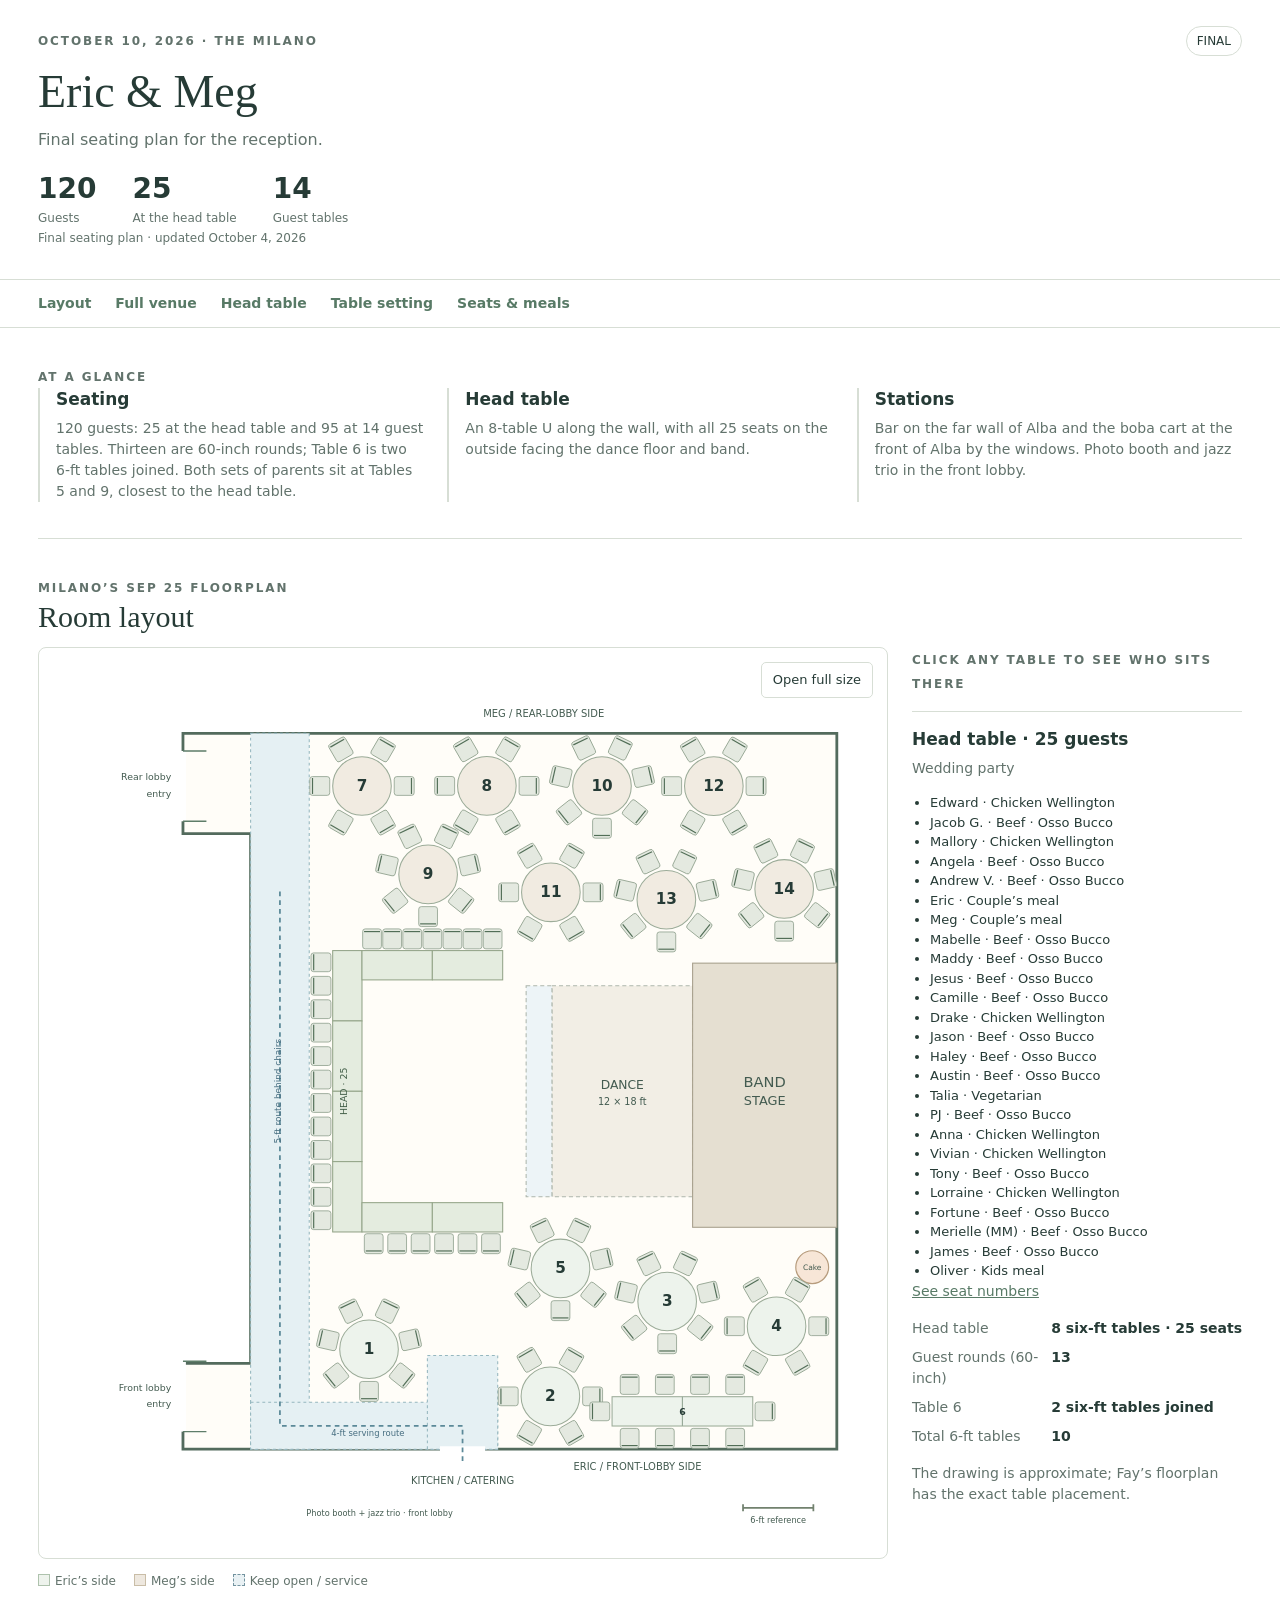
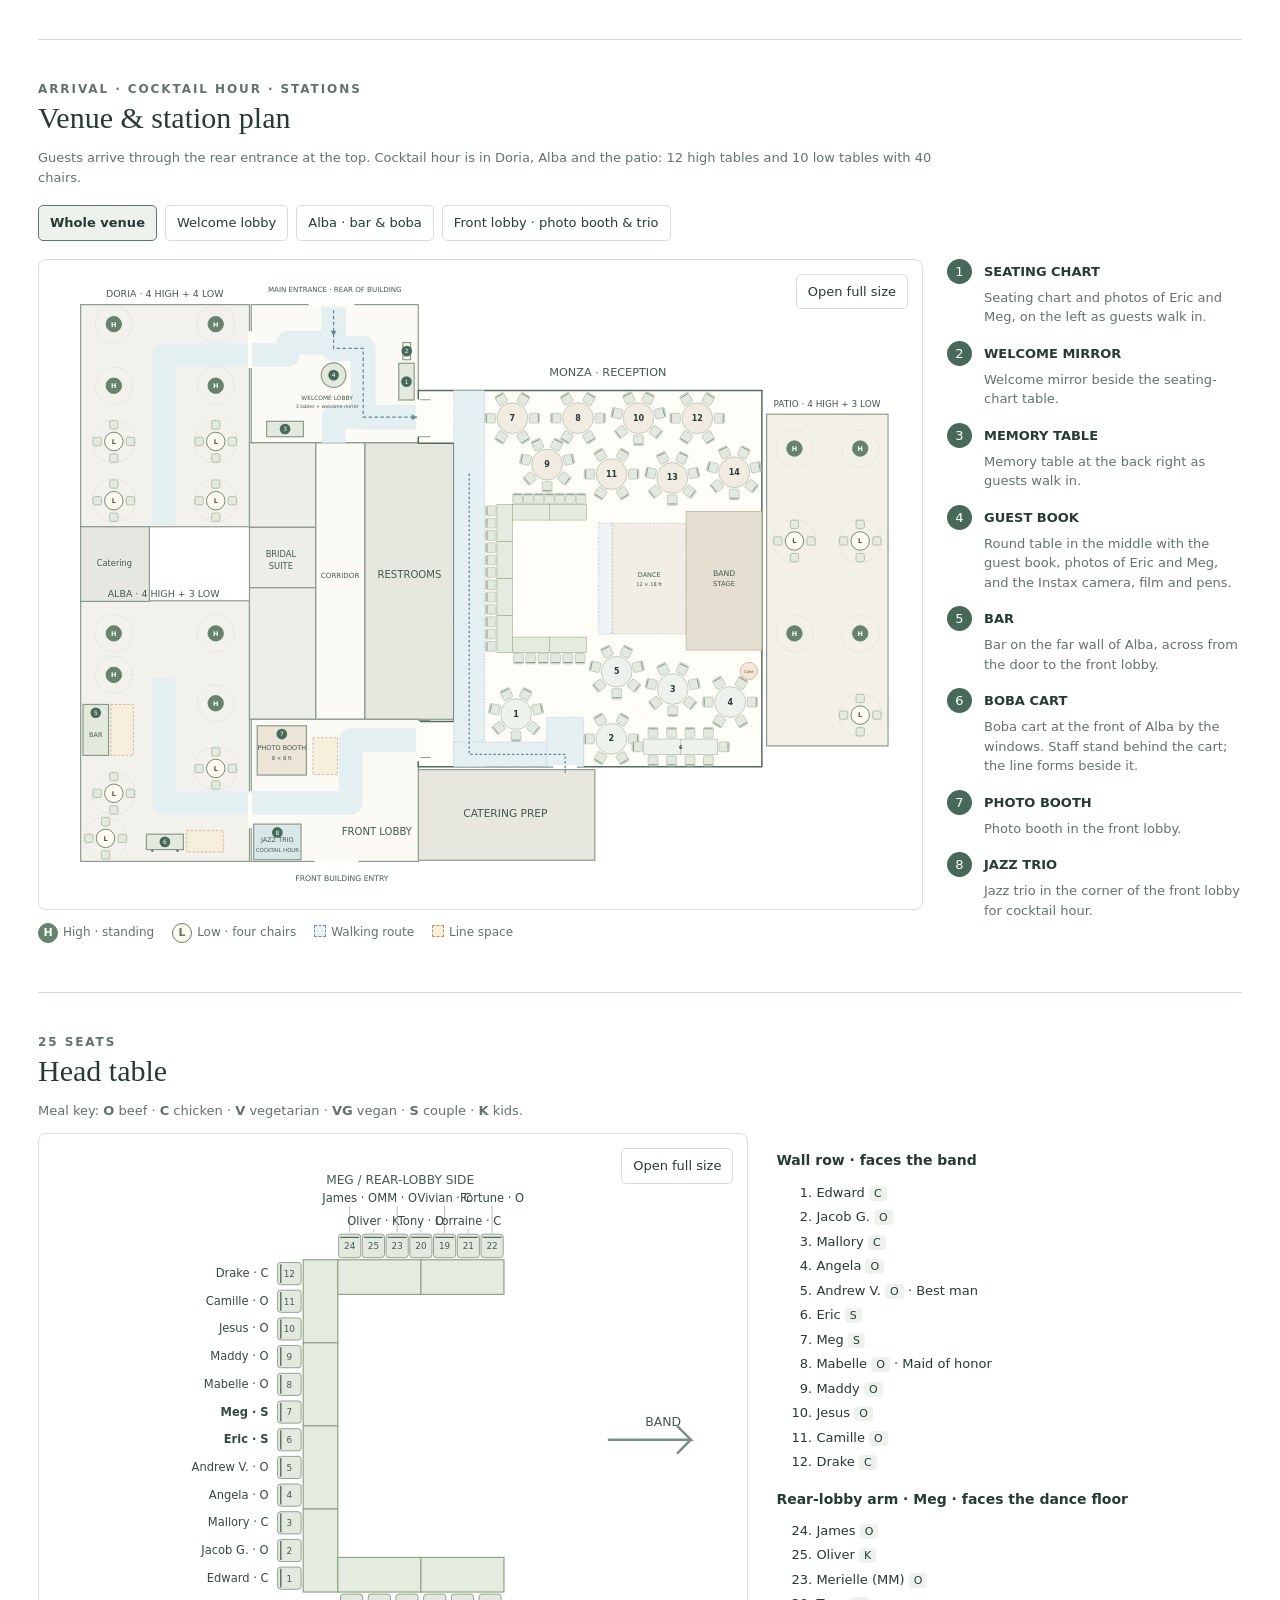
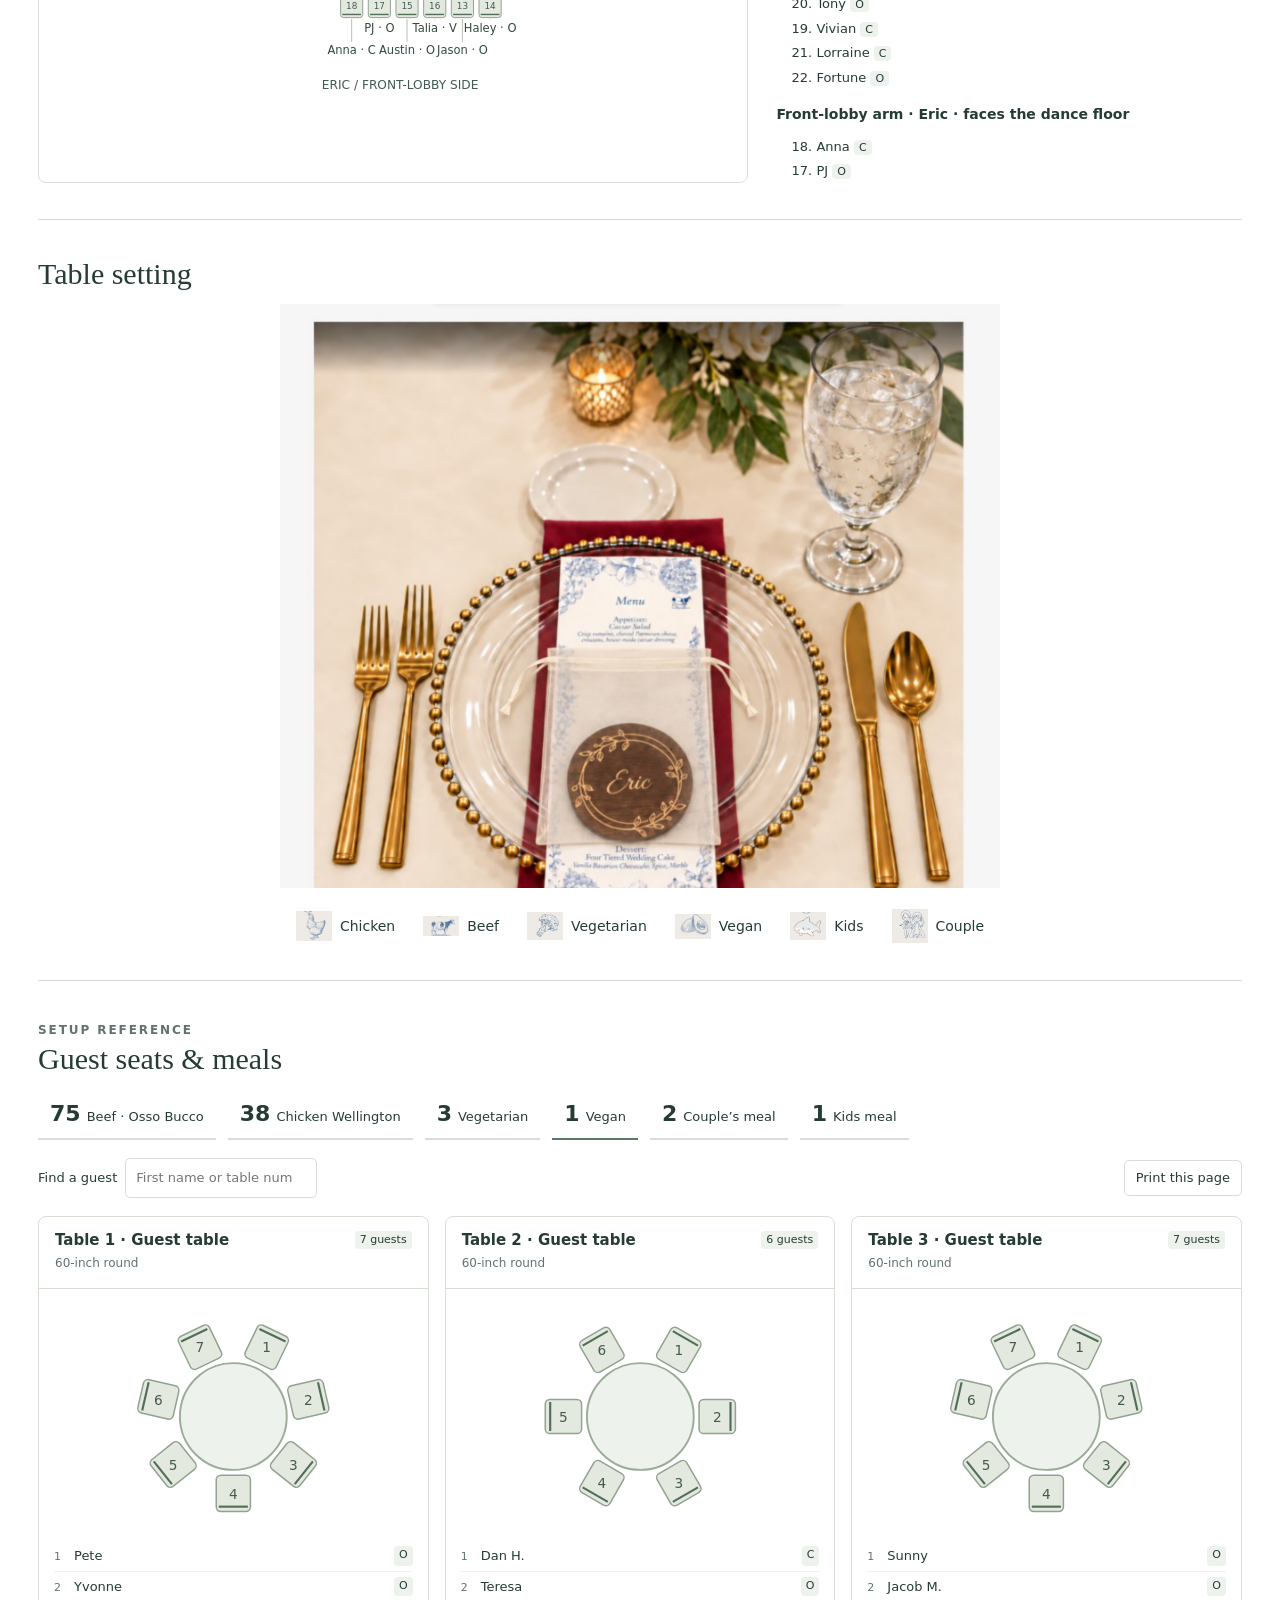
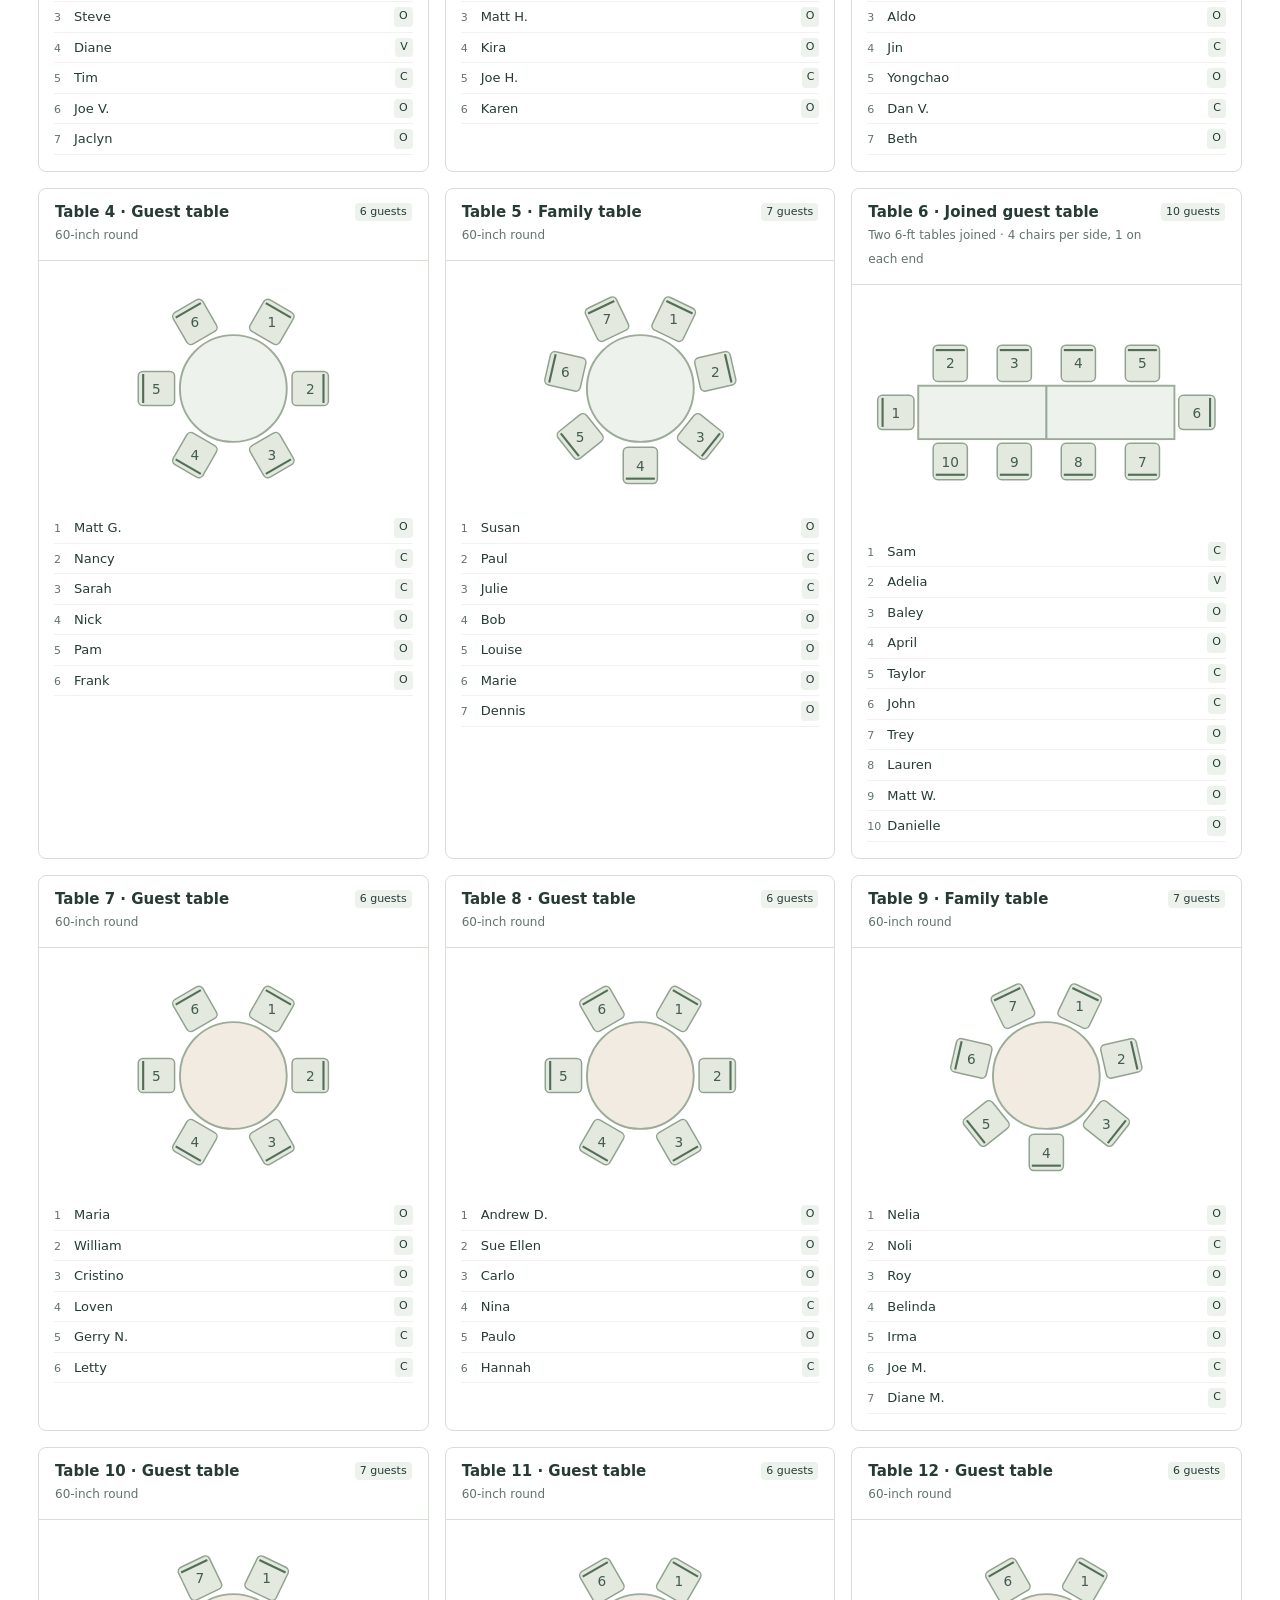
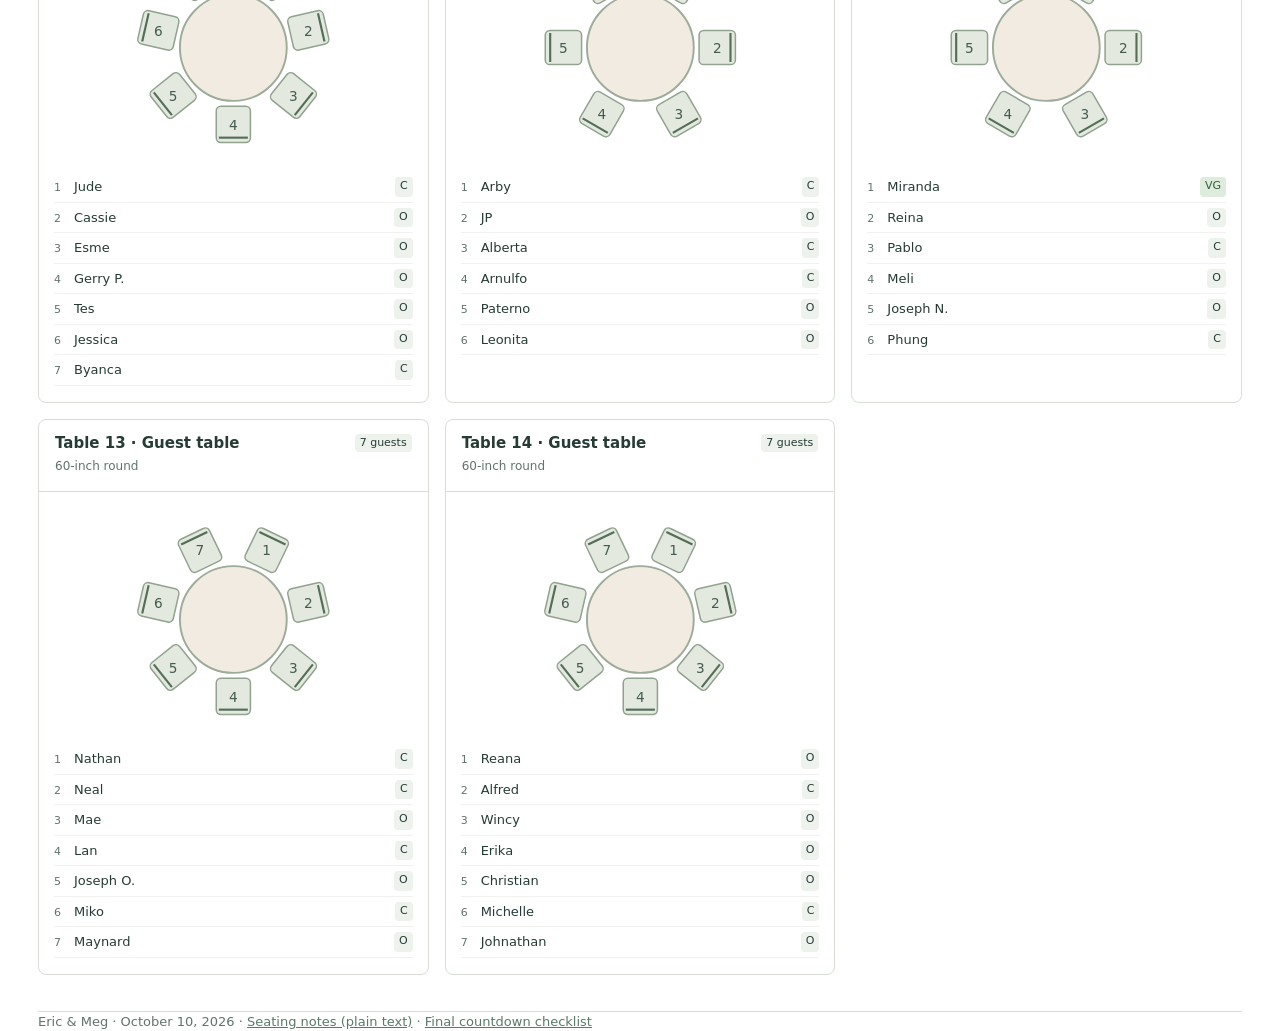
==== commit 0ab7c4ad: "Seating site: no empty chairs, evenly spaced; drop florals and obvious notes; bar and boba in Alba, " ====
--- a/index.html
+++ b/index.html
@@ -1,19 +1,16 @@
 <!doctype html>
-<html lang="en"><head><meta charset="utf-8"><meta name="viewport" content="width=device-width,initial-scale=1"><meta name="robots" content="noindex,nofollow"><title>Eric &amp; Meg | Final seating plan · Oct 10</title><link rel="stylesheet" href="styles.css?v=20261004-4"></head>
+<html lang="en"><head><meta charset="utf-8"><meta name="viewport" content="width=device-width,initial-scale=1"><meta name="robots" content="noindex,nofollow"><title>Eric &amp; Meg | Final seating plan · Oct 10</title><link rel="stylesheet" href="styles.css?v=20261004-5"></head>
 <body>
-<header class="mast"><div class="wrap"><div class="topline"><span class="eyebrow">October 10, 2026 · The Milano</span><span class="state">FINAL</span></div><h1>Eric &amp; Meg</h1><p class="intro">Final seating plan for the reception: room layout, head table, seat assignments, meals and flowers.</p><div class="stats" id="stats"></div><p class="source" id="updated"></p></div></header>
-<nav aria-label="Page sections"><div class="wrap"><a href="#layouts">Layout</a><a href="#venue">Full venue</a><a href="#flowers">Flowers</a><a href="#head">Head table</a><a href="#setting">Table setting</a><a href="#guests">Seats &amp; meals</a></div></nav>
+<header class="mast"><div class="wrap"><div class="topline"><span class="eyebrow">October 10, 2026 · The Milano</span><span class="state">FINAL</span></div><h1>Eric &amp; Meg</h1><p class="intro">Final seating plan for the reception.</p><div class="stats" id="stats"></div><p class="source" id="updated"></p></div></header>
+<nav aria-label="Page sections"><div class="wrap"><a href="#layouts">Layout</a><a href="#venue">Full venue</a><a href="#head">Head table</a><a href="#setting">Table setting</a><a href="#guests">Seats &amp; meals</a></div></nav>
 <main class="wrap">
-<section id="audit"><span class="eyebrow">Reception at a glance</span><h2>Layout, stations &amp; flowers</h2><div class="audit"><article><h3>Seating</h3><p>120 guests: 25 at the head table and 95 at 14 guest tables. Thirteen are 60-inch rounds; Table 6 is two 6-ft tables joined for the A&amp;M group of ten. Both sets of parents sit at Tables 5 and 9, closest to the head table.</p></article><article><h3>Layout</h3><p>Milano’s Sep 25 floorplan. The head table is an 8-table U along the wall with all 25 seats on the outside, facing the dance floor and band. Meg’s tables are in the rear-lobby half of the room; Eric’s are in the front-lobby half. Exit 9:00 pm; everyone out by 10:00 pm.</p></article><article><h3>Stations &amp; flowers</h3><p>The bar, boba cart, photo booth and jazz trio are in the front lobby. Large arrangements go on Tables 5 and 9, garland along the head table, and a runner on Table 6. Table 8’s arrangement is still to choose.</p></article></div></section>
+<section id="audit"><span class="eyebrow">At a glance</span><div class="audit"><article><h3>Seating</h3><p>120 guests: 25 at the head table and 95 at 14 guest tables. Thirteen are 60-inch rounds; Table 6 is two 6-ft tables joined. Both sets of parents sit at Tables 5 and 9, closest to the head table.</p></article><article><h3>Head table</h3><p>An 8-table U along the wall, with all 25 seats on the outside facing the dance floor and band.</p></article><article><h3>Stations</h3><p>Bar on the far wall of Alba and the boba cart at the front of Alba by the windows. Photo booth and jazz trio in the front lobby.</p></article></div></section>
 <section id="layouts"><span class="eyebrow">Milano’s Sep 25 floorplan</span><h2>Room layout</h2>
-<div class="layout-panel"><div><div class="drawing"><button class="zoom" data-zoom="room">Open full size</button><div id="roomPlan"></div></div><div class="legend"><span><i class="swatch"></i>Eric’s side</span><span><i class="swatch meg"></i>Meg’s side</span><span><i class="swatch clear"></i>Keep open / service</span></div><p class="caption">Stage on the right, head table on the left, front lobby at the bottom. Meg’s tables are in the upper (rear-lobby) half; Eric’s are in the lower (front-lobby) half.</p></div><aside class="summary" id="layoutSummary"></aside></div></section>
-<section id="venue"><span class="eyebrow">Arrival · cocktail hour · reception</span><h2>Venue &amp; station plan</h2><p class="caption">Cocktail hour uses Doria, Alba and the patio. Guests arrive through the rear building entrance at the top of the drawing. Monza is on the right, the patio farther right, and the front lobby below.</p>
+<div class="layout-panel"><div><div class="drawing"><button class="zoom" data-zoom="room">Open full size</button><div id="roomPlan"></div></div><div class="legend"><span><i class="swatch"></i>Eric’s side</span><span><i class="swatch meg"></i>Meg’s side</span><span><i class="swatch clear"></i>Keep open / service</span></div></div><aside class="summary" id="layoutSummary"></aside></div></section>
+<section id="venue"><span class="eyebrow">Arrival · cocktail hour · stations</span><h2>Venue &amp; station plan</h2><p class="caption">Guests arrive through the rear entrance at the top. Cocktail hour is in Doria, Alba and the patio: 12 high tables and 10 low tables with 40 chairs.</p>
 <div class="venue-views" id="venueViews" role="group" aria-label="Venue detail views"></div>
-<div class="full-venue"><div><div class="drawing"><button class="zoom" data-zoom="venue">Open full size</button><div id="venuePlan"></div></div><div class="legend"><span><b class="cocktail-key high">H</b>High · standing</span><span><b class="cocktail-key low">L</b>Low · four chairs</span><span><i class="swatch clear"></i>Walking / service space</span><span><i class="swatch queue"></i>Queue space</span></div><p class="caption">Numbered stations match the descriptions below.</p></div><div class="venue-notes"><article><h3>Rear welcome lobby</h3><p>Three tables and a welcome mirror. As guests walk in: the round guest-book and photo table is in the middle, the seating-chart and photo table is on the left, and the memory table is at the back right. The mirror stands beside the seating-chart table.</p></article><article><h3>Boba · with the bar</h3><p>The boba cart sits with the bar in the front lobby. Staff stand against the wall behind the cart; the queue lines up beside it, clear of the front door.</p></article><article><h3>Music &amp; bar</h3><p>The jazz trio (cocktail hour) and photo booth are in the front lobby with the bar and boba. The reception band plays on the Monza stage.</p></article><article><h3>Cake &amp; catering</h3><p>The cake table is beside the stage on the front-lobby side. The dance floor sits against the stage. Keep the kitchen doorway and serving route clear.</p></article></div></div>
-<h3 class="venue-subhead">Cocktail furniture</h3><div class="cocktail-counts" id="cocktailCounts"></div><p class="caption"><strong>12 high tables + 10 low tables + 40 chairs</strong>, separate from dinner seating. High tops are 30 inches; low tops are 36 inches with four chairs each.</p>
-<h3 class="venue-subhead">Displays, drinks &amp; music</h3><ol class="venue-stations" id="venueStations"></ol><p class="caption">Display furniture: two 6-ft tables, one round guest-book table and the freestanding welcome mirror. The cake has its own low table.</p></section>
-<section id="flowers"><span class="eyebrow">Flowers by table</span><h2>Floral placement</h2><div class="cocktail-counts" id="floralCounts"></div><p class="caption" id="floralHead"></p></section>
-<section id="head"><span class="eyebrow">25 seats · numbered setup view</span><h2>Head table</h2><p class="head-note">Eric and Meg sit in the middle facing the stage, with Andrew and Mabelle beside them. The lower half is the front-lobby side; the upper half is the rear-lobby side. Outlines mark each 6-ft table.</p><p class="caption">Meal key: <strong>O</strong> beef (cow) · <strong>C</strong> chicken · <strong>V</strong> vegetarian (broccoli) · <strong>VG</strong> vegan (avocado) · <strong>S</strong> couple · <strong>K</strong> kids (shark). The same symbols are printed on the menu cards.</p><div class="head-layout"><div class="drawing"><button class="zoom" data-zoom="head">Open full size</button><div id="headPlan"></div></div><div id="headRoster" class="head-roster"></div></div><p class="head-note" id="headTrade"></p></section>
+<div class="full-venue"><div><div class="drawing"><button class="zoom" data-zoom="venue">Open full size</button><div id="venuePlan"></div></div><div class="legend"><span><b class="cocktail-key high">H</b>High · standing</span><span><b class="cocktail-key low">L</b>Low · four chairs</span><span><i class="swatch clear"></i>Walking route</span><span><i class="swatch queue"></i>Line space</span></div></div><ol class="venue-stations" id="venueStations"></ol></div></section>
+<section id="head"><span class="eyebrow">25 seats</span><h2>Head table</h2><p class="caption">Meal key: <strong>O</strong> beef · <strong>C</strong> chicken · <strong>V</strong> vegetarian · <strong>VG</strong> vegan · <strong>S</strong> couple · <strong>K</strong> kids.</p><div class="head-layout"><div class="drawing"><button class="zoom" data-zoom="head">Open full size</button><div id="headPlan"></div></div><div id="headRoster" class="head-roster"></div></div></section>
 <section id="setting"><h2>Table setting</h2>
 <div class="setting-photos">
 <img src="img/setting/hero.png" alt="Finished place setting">
@@ -27,8 +24,8 @@
 <figure><img src="img/meals/couple.png" alt=""><figcaption>Couple</figcaption></figure>
 </div>
 </section>
-<section id="guests"><span class="eyebrow">Setup reference</span><h2>Guest seats &amp; meals</h2><div class="meal-strip" id="mealCounts"></div><p class="caption">Seats show first names, with initials where two guests share a name. Meal codes match the head-table key; Eric and Meg have the couple’s meal. Dashed chairs are empty places.</p><div class="controls"><label class="control" for="search">Find a guest <input class="search" type="search" id="search" placeholder="First name or table number"></label><button class="quiet" id="print">Print this page</button></div><div class="tables" id="guestTables"></div></section>
+<section id="guests"><span class="eyebrow">Setup reference</span><h2>Guest seats &amp; meals</h2><div class="meal-strip" id="mealCounts"></div><div class="controls"><label class="control" for="search">Find a guest <input class="search" type="search" id="search" placeholder="First name or table number"></label><button class="quiet" id="print">Print this page</button></div><div class="tables" id="guestTables"></div></section>
 </main><footer class="wrap">Eric &amp; Meg · October 10, 2026 · <a href="seating-review.txt">Seating notes (plain text)</a> · <a href="countdown.html">Final countdown checklist</a></footer>
 <dialog id="zoomDialog"><div class="dialog-top"><h3 id="zoomTitle"></h3><div><button class="quiet" id="zoomScale">Zoom in</button> <button class="quiet" id="closeZoom">Close</button></div></div><p id="zoomKey" class="zoom-key"></p><div id="zoomDrawing"></div></dialog>
-<script src="model.js?v=20261004-4"></script><script src="venue.js?v=20261004-4"></script><script src="app.js?v=20261004-4"></script>
+<script src="model.js?v=20261004-5"></script><script src="venue.js?v=20261004-5"></script><script src="app.js?v=20261004-5"></script>
 </body></html>
--- a/styles.css
+++ b/styles.css
@@ -4,5 +4,6 @@
 #zoomDrawing svg{height:74vh;width:100%;min-width:0}dialog.zoomed #zoomDrawing svg{width:1500px;min-width:1500px;height:auto}.route-status{padding:10px 12px;background:#e5f0f3;color:#365c6b!important;border-left:3px solid #6f99a5}.dialog-top>div{white-space:nowrap}@media(prefers-reduced-motion:reduce){html{scroll-behavior:auto}}
 .venue-views{display:flex;flex-wrap:wrap;gap:8px;margin:18px 0}.venue-views .active{background:var(--pale);border-color:var(--sage);font-weight:650}.venue-subhead{margin-top:28px}.cocktail-counts{display:grid;grid-template-columns:repeat(3,1fr);gap:16px;margin-bottom:14px}.cocktail-counts article{background:var(--pale);border:1px solid var(--line);border-radius:8px;padding:16px}.cocktail-counts p{font-size:14px;color:var(--muted);margin:0}.cocktail-key{display:inline-flex;width:20px;height:20px;align-items:center;justify-content:center;border-radius:50%;margin-right:5px;font-size:11px;border:1px solid #617f69}.cocktail-key.high{background:#66836d;color:white}.cocktail-key.low{background:#fffaf0}.swatch.queue{background:#f8eedc;border:1px dashed #b79861}.venue-stations{list-style:none;padding:0;display:grid;grid-template-columns:repeat(2,1fr);gap:18px 28px}.venue-stations li{display:flex;gap:12px}.station-number{flex:0 0 25px;height:25px;border-radius:50%;background:#47695a;color:#fff;text-align:center;line-height:25px;font-size:13px}.venue-stations strong{font-size:13px}.venue-stations p{font-size:13px;color:var(--muted);margin:5px 0 0}.full-venue svg{overflow:hidden}@media(max-width:720px){.cocktail-counts,.venue-stations{grid-template-columns:1fr}.full-venue svg{min-width:0}.full-venue .drawing:before{content:'Use the detail views or open full size to explore';padding-right:110px;min-height:40px}.full-venue .drawing{overflow:hidden}}@media print{.venue-views{display:none}.venue-stations{grid-template-columns:repeat(2,1fr)}}
 .zoom-key{font-size:12px;color:var(--muted);margin:4px 0 12px}.zoom-key:empty{display:none}
+.full-venue .venue-stations{grid-template-columns:1fr;align-content:start;margin:0;gap:14px}@media(max-width:980px){.full-venue .venue-stations{grid-template-columns:repeat(2,1fr)}}@media(max-width:720px){.full-venue .venue-stations{grid-template-columns:1fr}}
 
 .setting-photos{background:#fff;margin:0 0 20px}.setting-photos img{display:block;width:100%;max-width:720px;height:auto;margin:0 auto;background:#fff}.meal-guide{display:flex;flex-wrap:wrap;justify-content:center;gap:8px 28px;margin:8px 0 0;padding:0}.meal-guide figure{margin:0;display:flex;align-items:center;gap:8px}.meal-guide img{width:36px;height:36px;object-fit:contain;background:#fff}.meal-guide figcaption{font-size:14px;color:var(--ink)}.earlier-toggle{margin:0 0 18px}
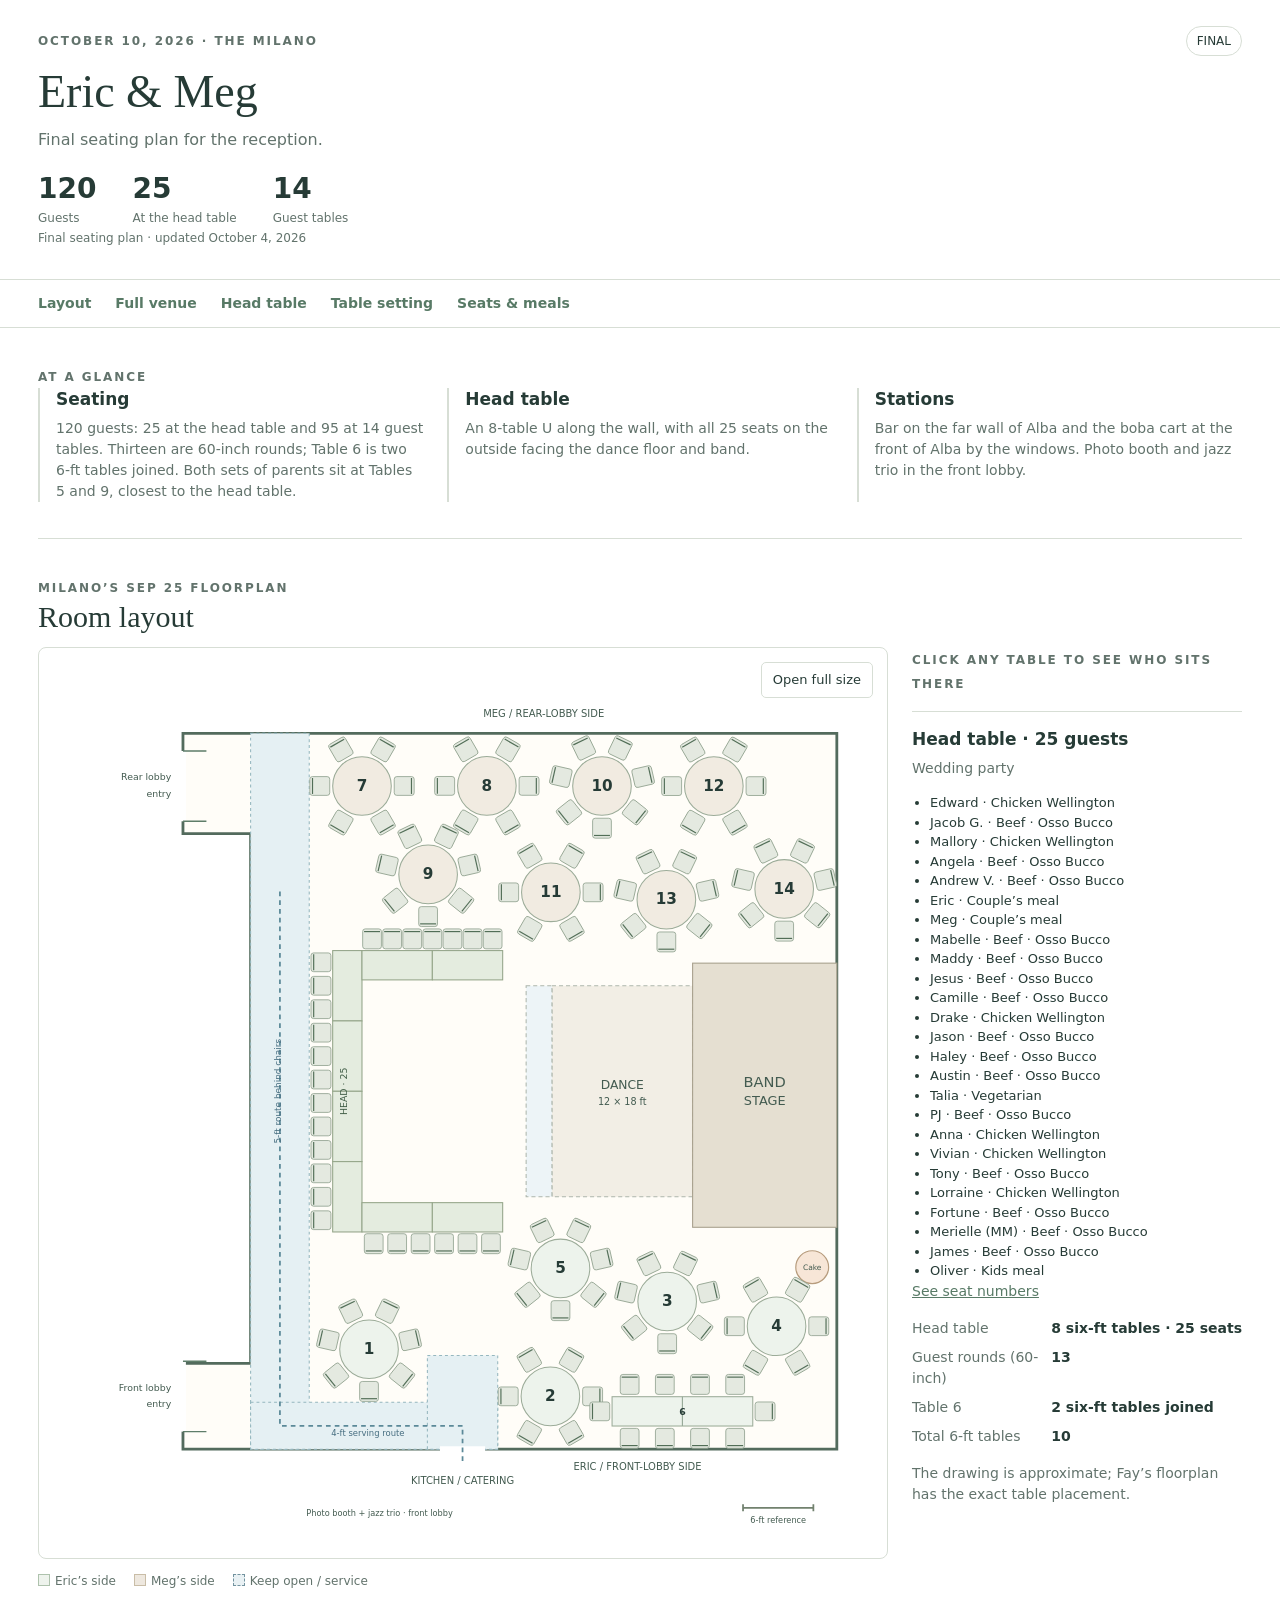
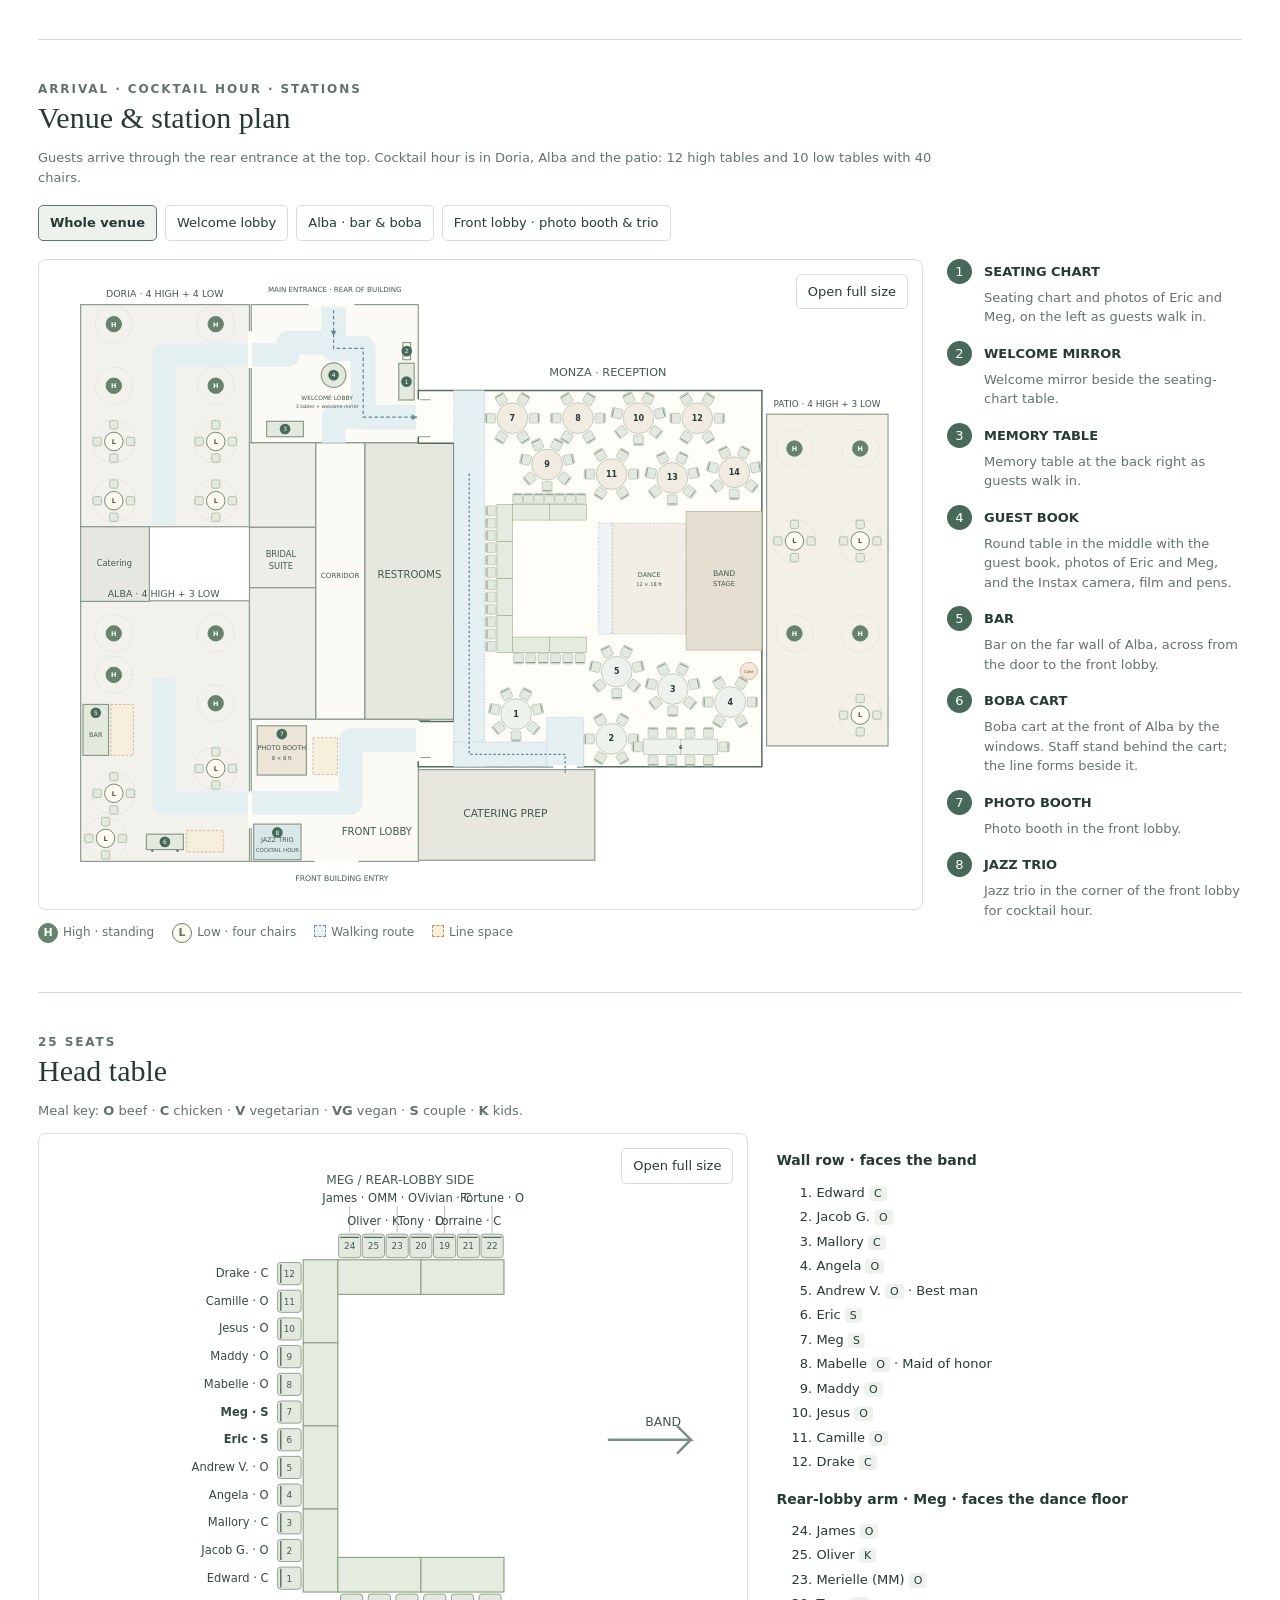
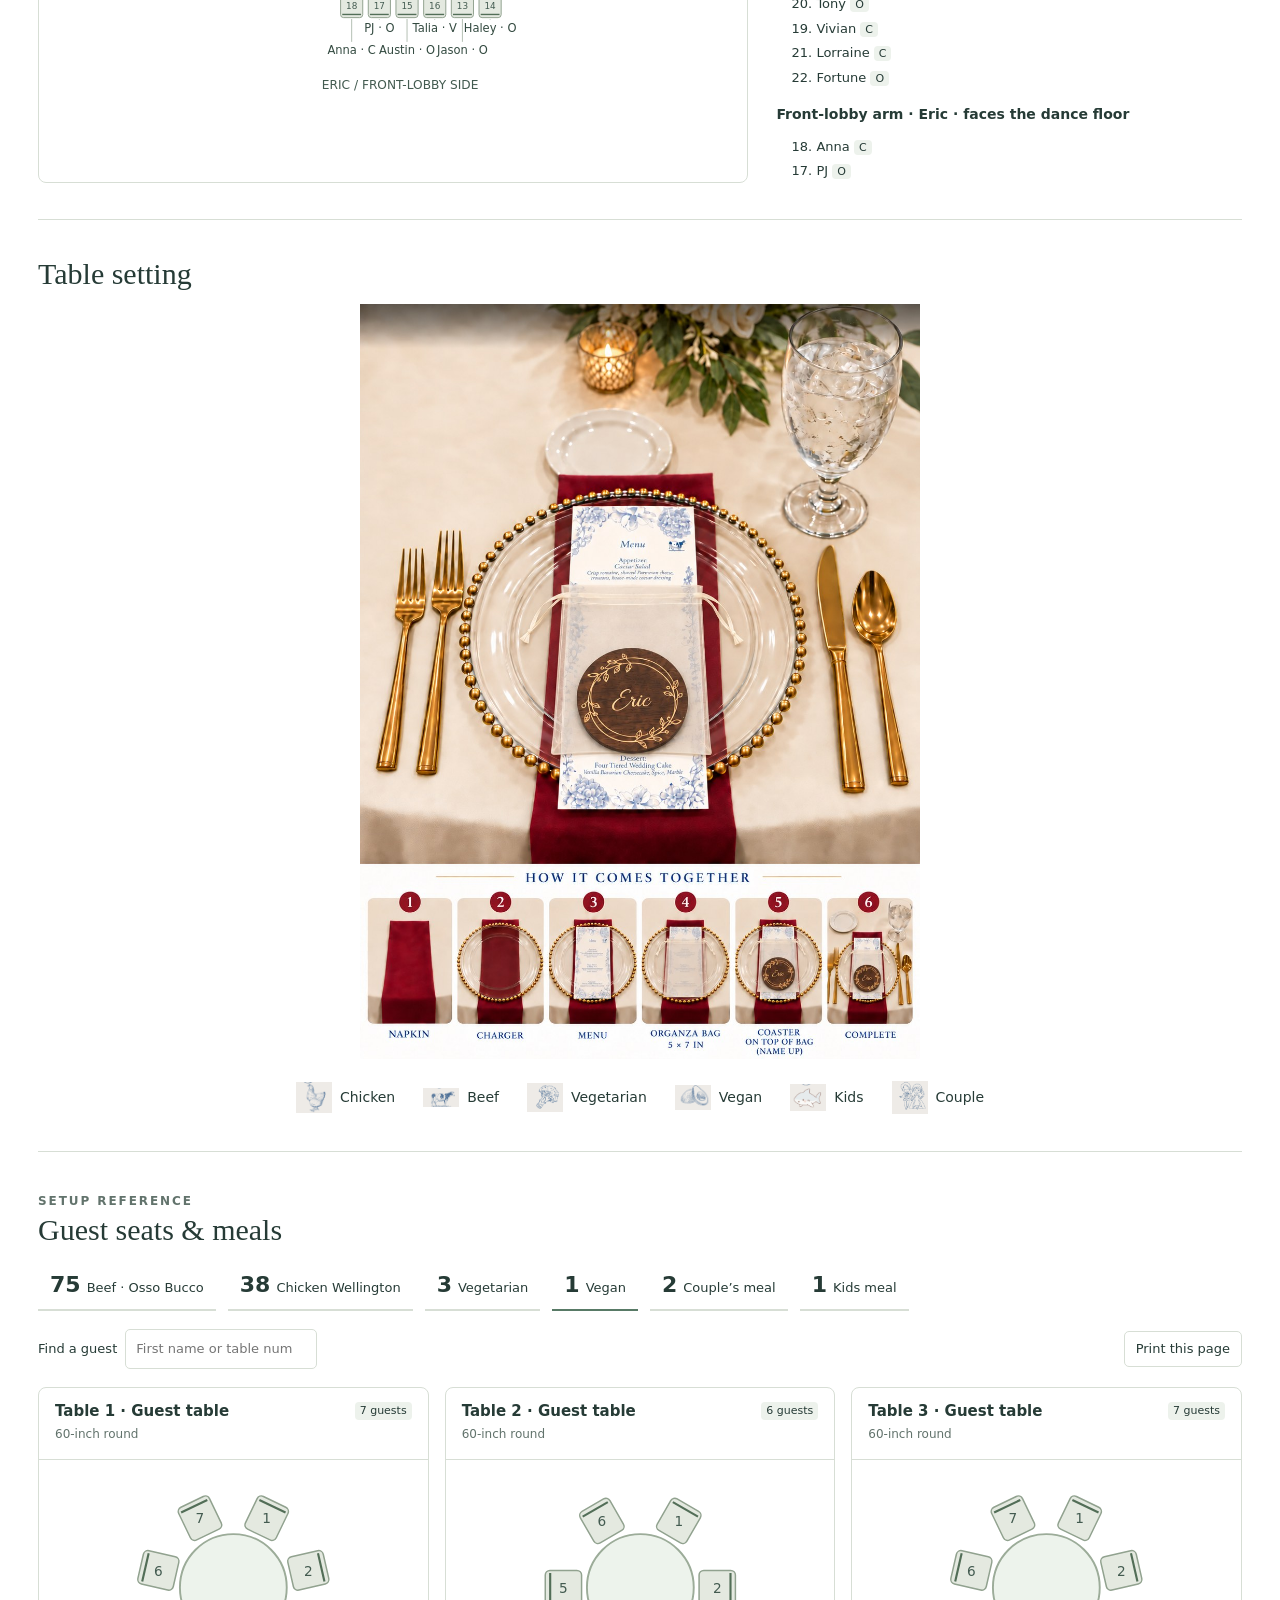
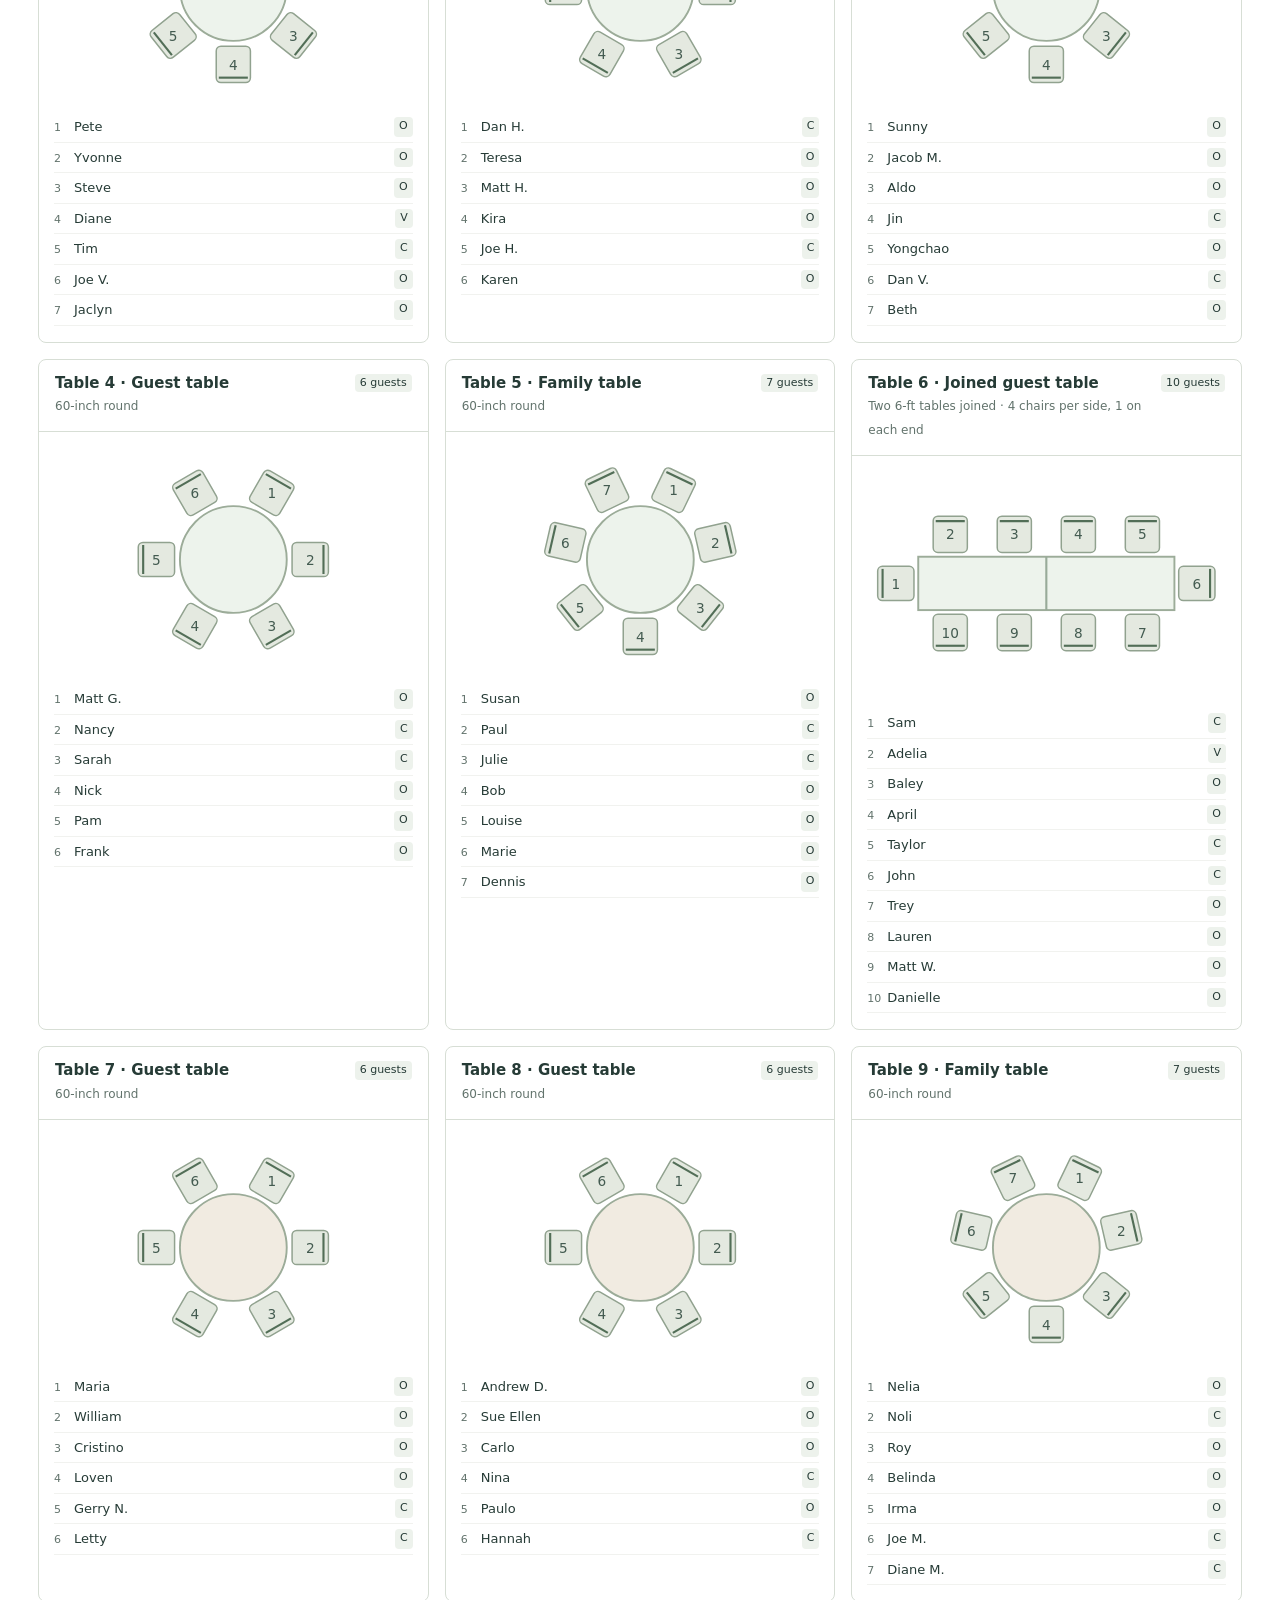
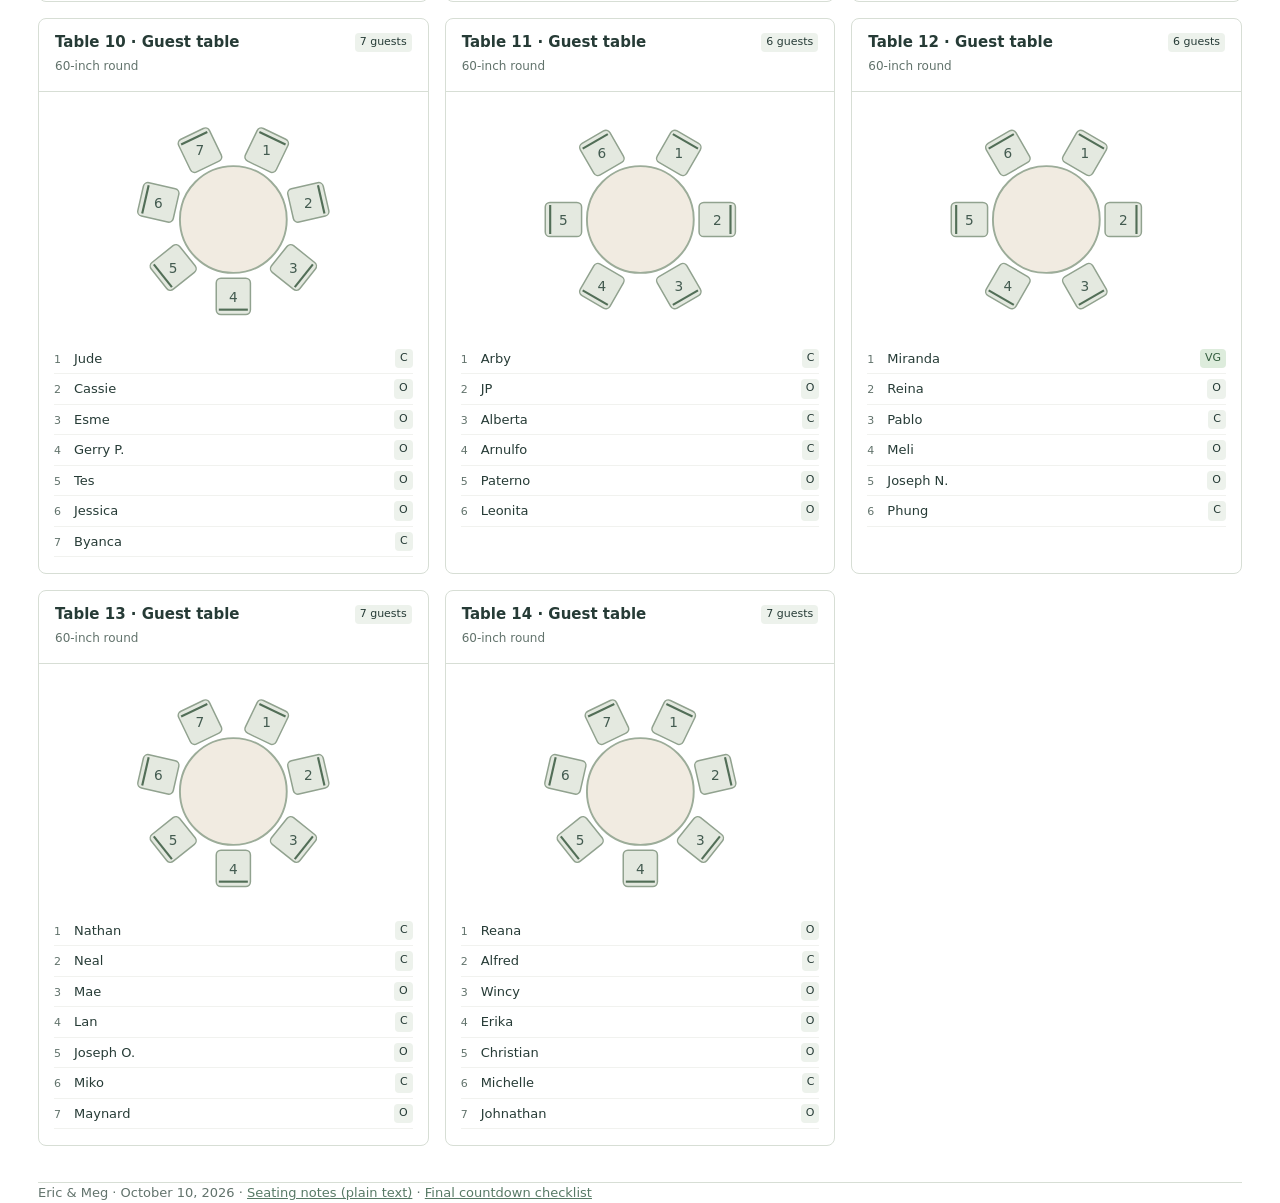
==== commit 7e6babb8: "Seating site: place setting shows the coaster on top of the organza bag. Co-authored-by: Cursor <cur" ====
--- a/index.html
+++ b/index.html
@@ -1,5 +1,5 @@
 <!doctype html>
-<html lang="en"><head><meta charset="utf-8"><meta name="viewport" content="width=device-width,initial-scale=1"><meta name="robots" content="noindex,nofollow"><title>Eric &amp; Meg | Final seating plan · Oct 10</title><link rel="stylesheet" href="styles.css?v=20261004-5"></head>
+<html lang="en"><head><meta charset="utf-8"><meta name="viewport" content="width=device-width,initial-scale=1"><meta name="robots" content="noindex,nofollow"><title>Eric &amp; Meg | Final seating plan · Oct 10</title><link rel="stylesheet" href="styles.css?v=20261004-6"></head>
 <body>
 <header class="mast"><div class="wrap"><div class="topline"><span class="eyebrow">October 10, 2026 · The Milano</span><span class="state">FINAL</span></div><h1>Eric &amp; Meg</h1><p class="intro">Final seating plan for the reception.</p><div class="stats" id="stats"></div><p class="source" id="updated"></p></div></header>
 <nav aria-label="Page sections"><div class="wrap"><a href="#layouts">Layout</a><a href="#venue">Full venue</a><a href="#head">Head table</a><a href="#setting">Table setting</a><a href="#guests">Seats &amp; meals</a></div></nav>
@@ -13,7 +13,7 @@
 <section id="head"><span class="eyebrow">25 seats</span><h2>Head table</h2><p class="caption">Meal key: <strong>O</strong> beef · <strong>C</strong> chicken · <strong>V</strong> vegetarian · <strong>VG</strong> vegan · <strong>S</strong> couple · <strong>K</strong> kids.</p><div class="head-layout"><div class="drawing"><button class="zoom" data-zoom="head">Open full size</button><div id="headPlan"></div></div><div id="headRoster" class="head-roster"></div></div></section>
 <section id="setting"><h2>Table setting</h2>
 <div class="setting-photos">
-<img src="img/setting/hero.png" alt="Finished place setting">
+<img src="img/setting/place-setting.jpg" alt="Place setting: napkin, charger, menu, empty organza bag laid flat, coaster on top of the bag with the name up">
 </div>
 <div class="meal-guide" aria-label="Menu card symbols">
 <figure><img src="img/meals/chicken.png" alt=""><figcaption>Chicken</figcaption></figure>
@@ -27,5 +27,5 @@
 <section id="guests"><span class="eyebrow">Setup reference</span><h2>Guest seats &amp; meals</h2><div class="meal-strip" id="mealCounts"></div><div class="controls"><label class="control" for="search">Find a guest <input class="search" type="search" id="search" placeholder="First name or table number"></label><button class="quiet" id="print">Print this page</button></div><div class="tables" id="guestTables"></div></section>
 </main><footer class="wrap">Eric &amp; Meg · October 10, 2026 · <a href="seating-review.txt">Seating notes (plain text)</a> · <a href="countdown.html">Final countdown checklist</a></footer>
 <dialog id="zoomDialog"><div class="dialog-top"><h3 id="zoomTitle"></h3><div><button class="quiet" id="zoomScale">Zoom in</button> <button class="quiet" id="closeZoom">Close</button></div></div><p id="zoomKey" class="zoom-key"></p><div id="zoomDrawing"></div></dialog>
-<script src="model.js?v=20261004-5"></script><script src="venue.js?v=20261004-5"></script><script src="app.js?v=20261004-5"></script>
+<script src="model.js?v=20261004-6"></script><script src="venue.js?v=20261004-6"></script><script src="app.js?v=20261004-6"></script>
 </body></html>
--- a/styles.css
+++ b/styles.css
@@ -6,4 +6,4 @@
 .zoom-key{font-size:12px;color:var(--muted);margin:4px 0 12px}.zoom-key:empty{display:none}
 .full-venue .venue-stations{grid-template-columns:1fr;align-content:start;margin:0;gap:14px}@media(max-width:980px){.full-venue .venue-stations{grid-template-columns:repeat(2,1fr)}}@media(max-width:720px){.full-venue .venue-stations{grid-template-columns:1fr}}
 
-.setting-photos{background:#fff;margin:0 0 20px}.setting-photos img{display:block;width:100%;max-width:720px;height:auto;margin:0 auto;background:#fff}.meal-guide{display:flex;flex-wrap:wrap;justify-content:center;gap:8px 28px;margin:8px 0 0;padding:0}.meal-guide figure{margin:0;display:flex;align-items:center;gap:8px}.meal-guide img{width:36px;height:36px;object-fit:contain;background:#fff}.meal-guide figcaption{font-size:14px;color:var(--ink)}.earlier-toggle{margin:0 0 18px}
+.setting-photos{background:#fff;margin:0 0 20px}.setting-photos img{display:block;width:100%;max-width:560px;height:auto;margin:0 auto;background:#fff}.meal-guide{display:flex;flex-wrap:wrap;justify-content:center;gap:8px 28px;margin:8px 0 0;padding:0}.meal-guide figure{margin:0;display:flex;align-items:center;gap:8px}.meal-guide img{width:36px;height:36px;object-fit:contain;background:#fff}.meal-guide figcaption{font-size:14px;color:var(--ink)}.earlier-toggle{margin:0 0 18px}
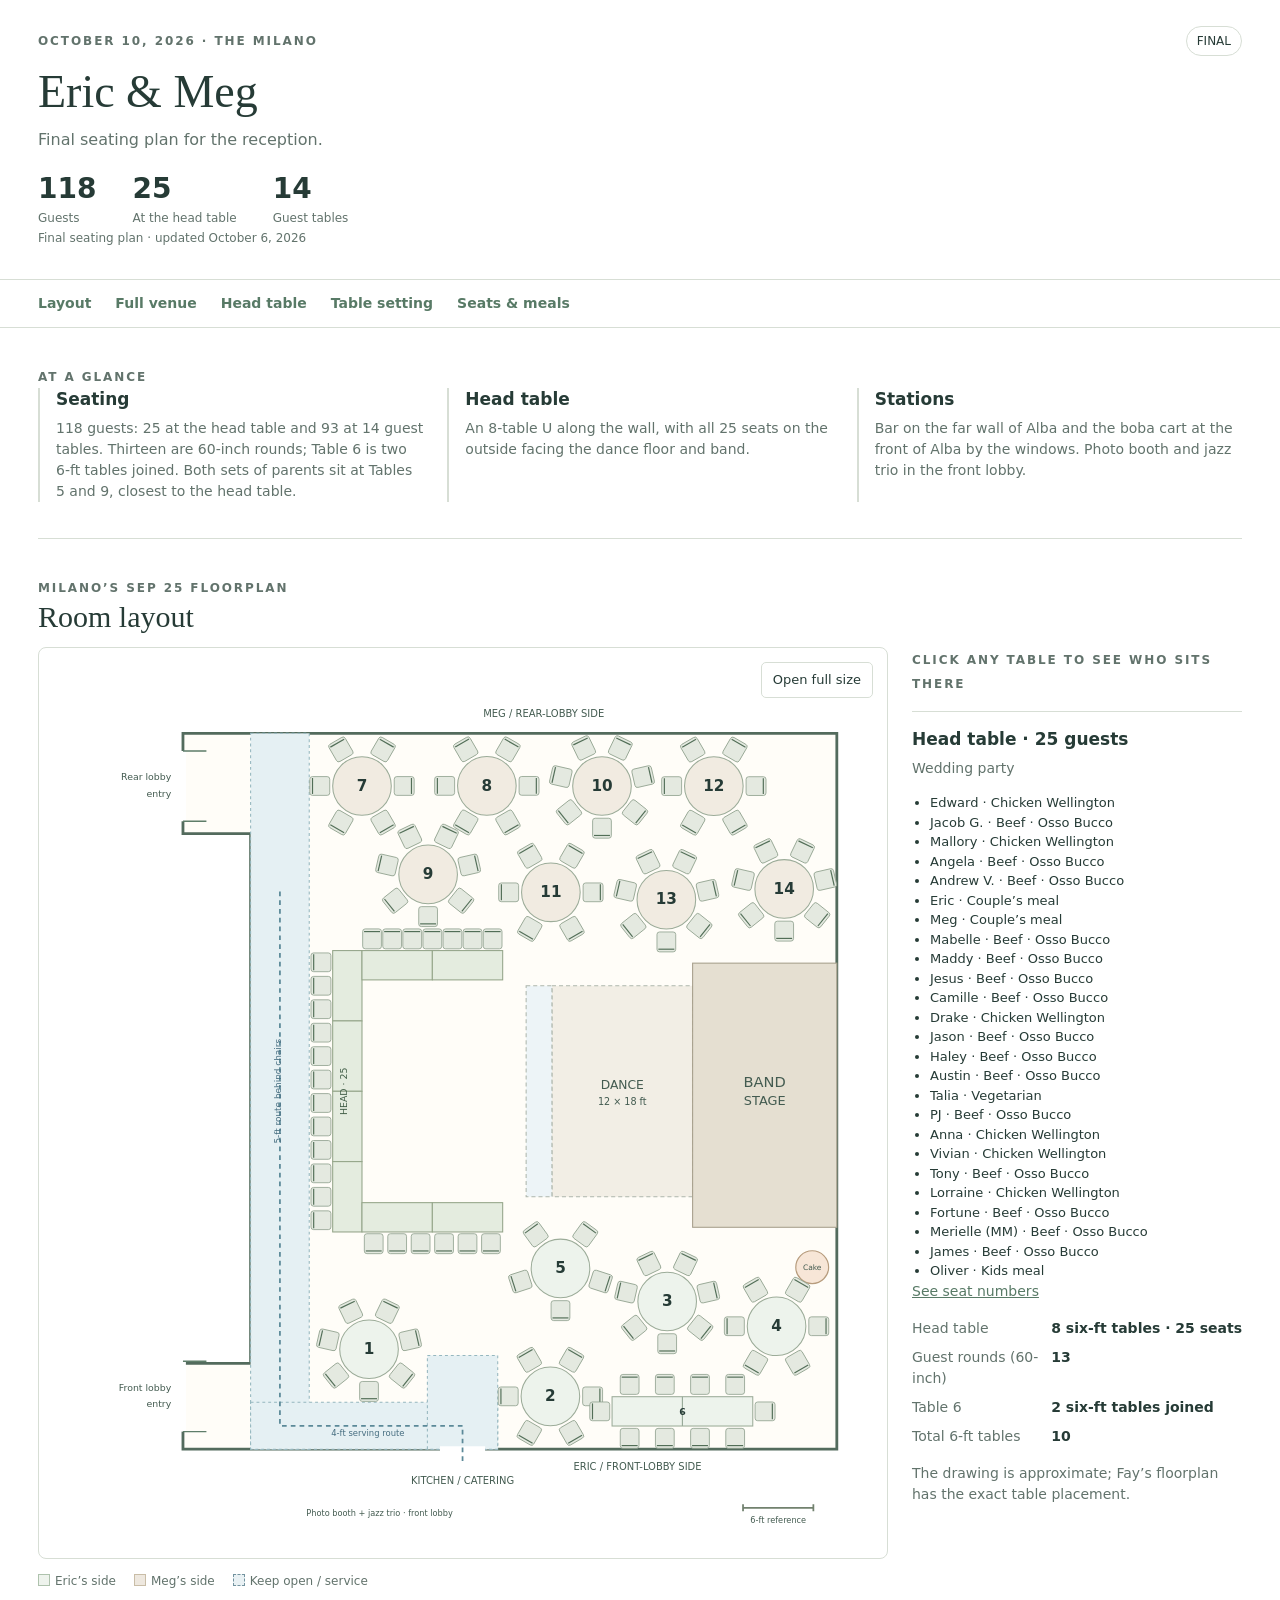
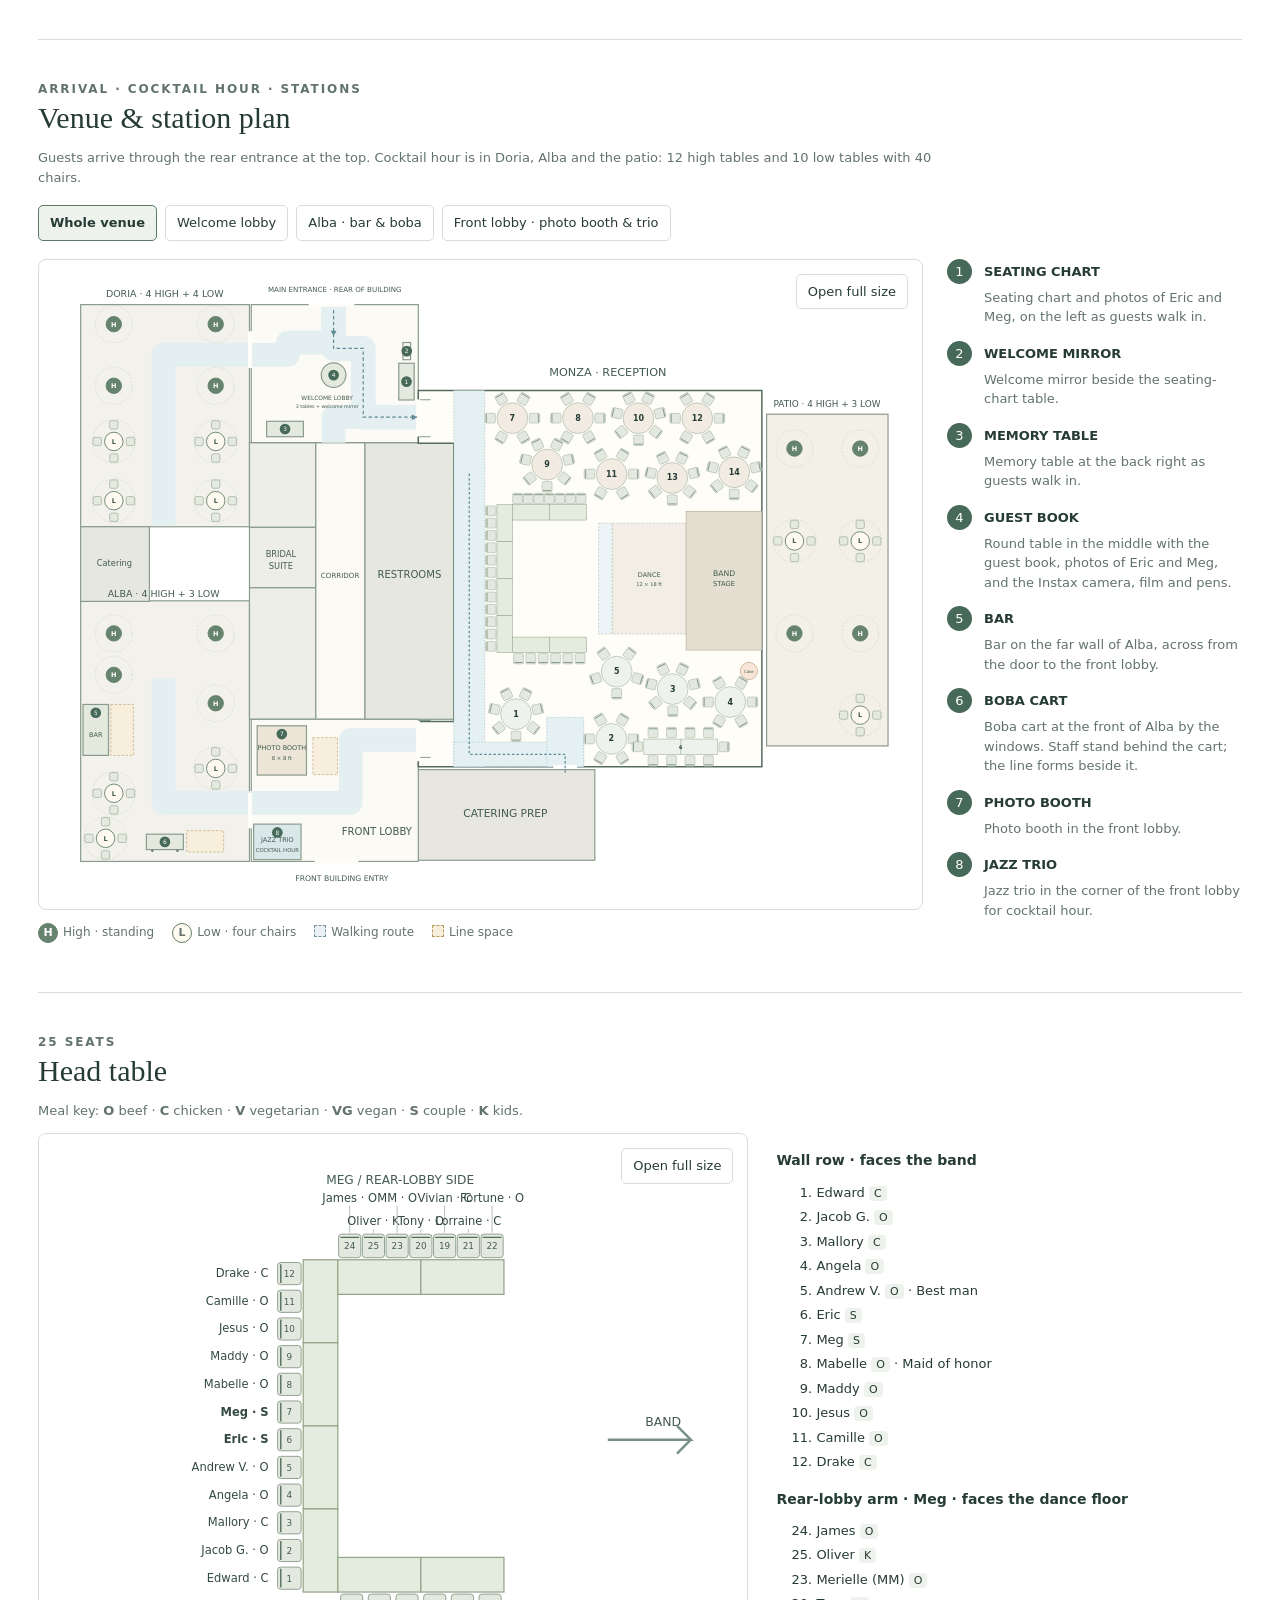
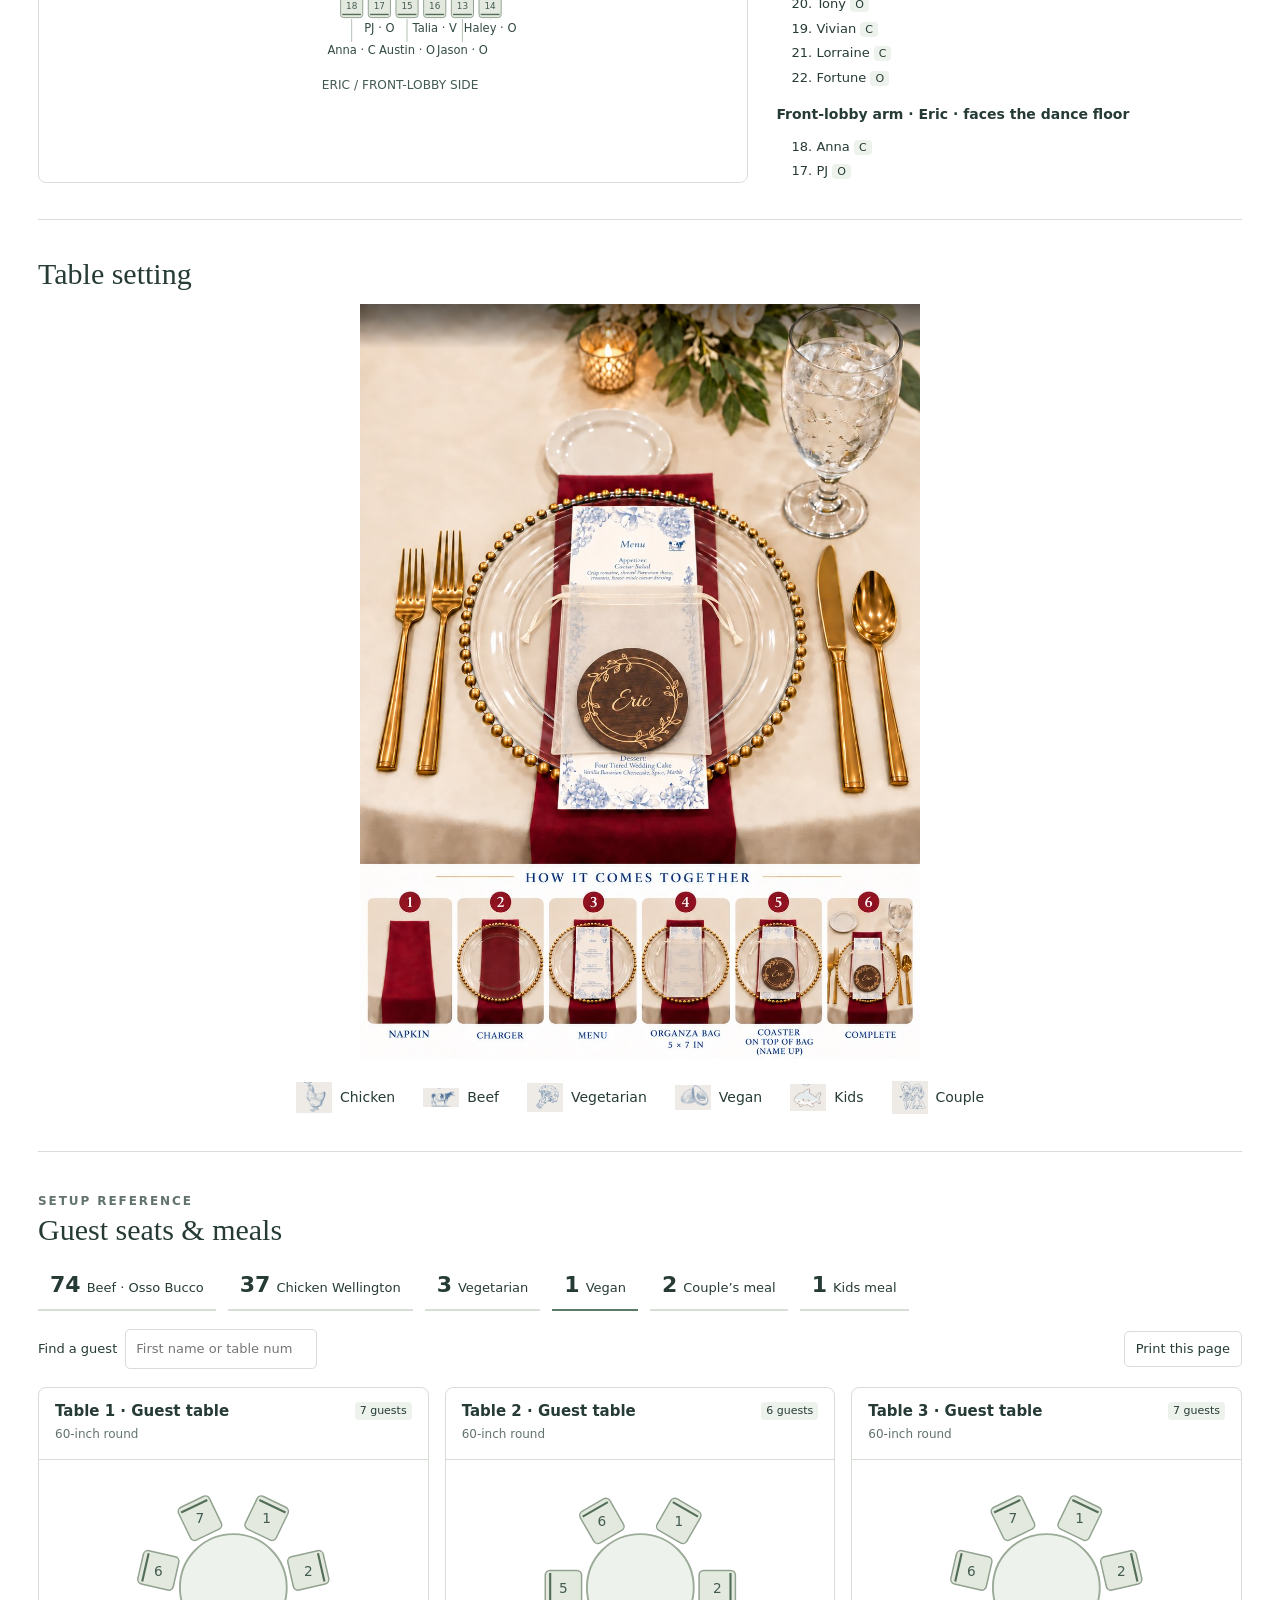
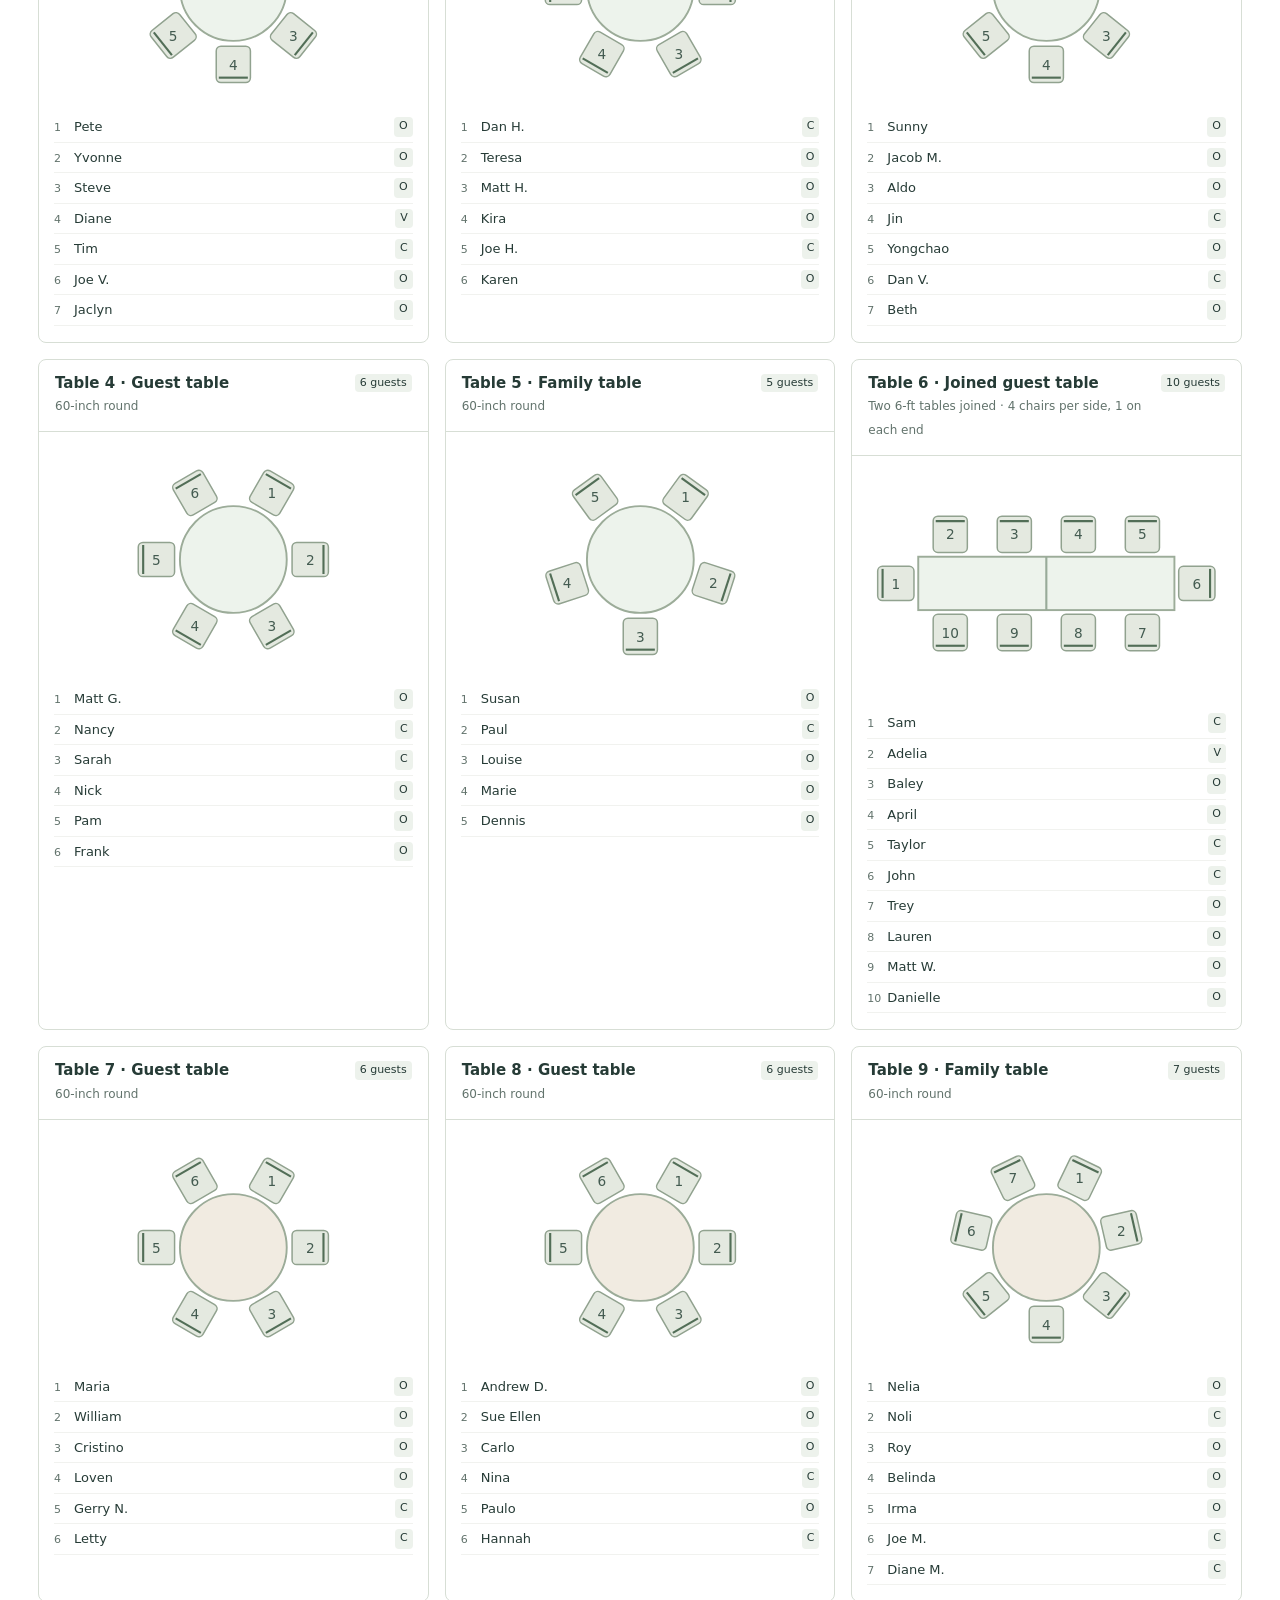
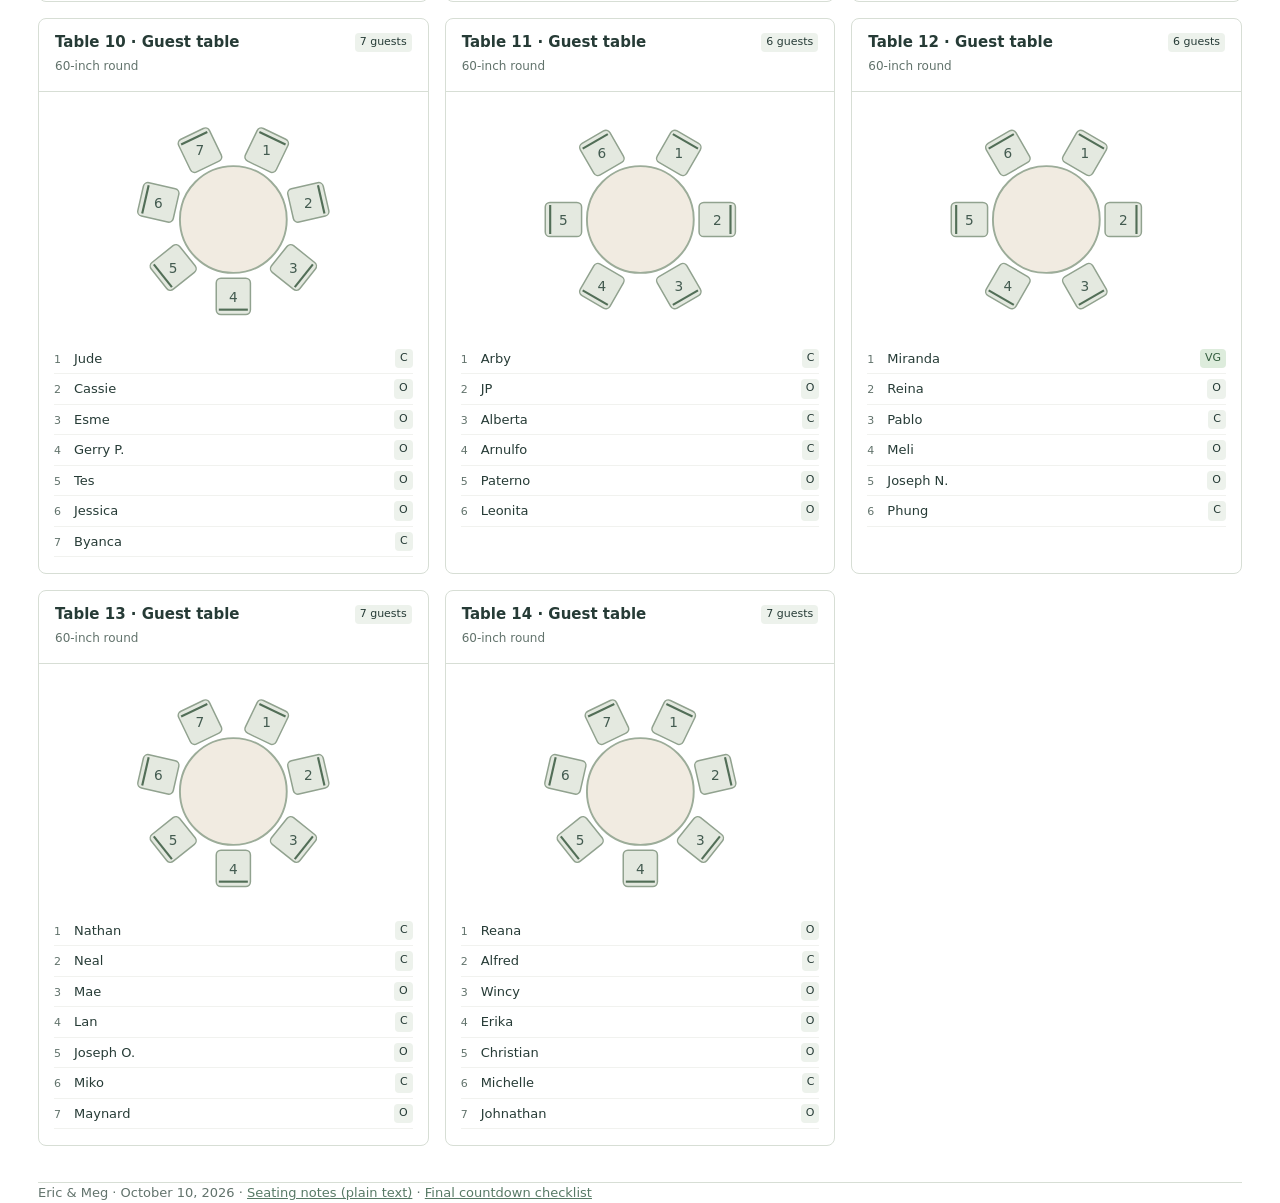
==== commit e62f4d9a: "Seating: Julie and Bob Delia can't come; 118 guests, Table 5 now 5. Co-authored-by: Cursor <cursorag" ====
--- a/index.html
+++ b/index.html
@@ -1,10 +1,10 @@
 <!doctype html>
-<html lang="en"><head><meta charset="utf-8"><meta name="viewport" content="width=device-width,initial-scale=1"><meta name="robots" content="noindex,nofollow"><title>Eric &amp; Meg | Final seating plan · Oct 10</title><link rel="stylesheet" href="styles.css?v=20261004-6"></head>
+<html lang="en"><head><meta charset="utf-8"><meta name="viewport" content="width=device-width,initial-scale=1"><meta name="robots" content="noindex,nofollow"><title>Eric &amp; Meg | Final seating plan · Oct 10</title><link rel="stylesheet" href="styles.css?v=20261006-1"></head>
 <body>
 <header class="mast"><div class="wrap"><div class="topline"><span class="eyebrow">October 10, 2026 · The Milano</span><span class="state">FINAL</span></div><h1>Eric &amp; Meg</h1><p class="intro">Final seating plan for the reception.</p><div class="stats" id="stats"></div><p class="source" id="updated"></p></div></header>
 <nav aria-label="Page sections"><div class="wrap"><a href="#layouts">Layout</a><a href="#venue">Full venue</a><a href="#head">Head table</a><a href="#setting">Table setting</a><a href="#guests">Seats &amp; meals</a></div></nav>
 <main class="wrap">
-<section id="audit"><span class="eyebrow">At a glance</span><div class="audit"><article><h3>Seating</h3><p>120 guests: 25 at the head table and 95 at 14 guest tables. Thirteen are 60-inch rounds; Table 6 is two 6-ft tables joined. Both sets of parents sit at Tables 5 and 9, closest to the head table.</p></article><article><h3>Head table</h3><p>An 8-table U along the wall, with all 25 seats on the outside facing the dance floor and band.</p></article><article><h3>Stations</h3><p>Bar on the far wall of Alba and the boba cart at the front of Alba by the windows. Photo booth and jazz trio in the front lobby.</p></article></div></section>
+<section id="audit"><span class="eyebrow">At a glance</span><div class="audit"><article><h3>Seating</h3><p>118 guests: 25 at the head table and 93 at 14 guest tables. Thirteen are 60-inch rounds; Table 6 is two 6-ft tables joined. Both sets of parents sit at Tables 5 and 9, closest to the head table.</p></article><article><h3>Head table</h3><p>An 8-table U along the wall, with all 25 seats on the outside facing the dance floor and band.</p></article><article><h3>Stations</h3><p>Bar on the far wall of Alba and the boba cart at the front of Alba by the windows. Photo booth and jazz trio in the front lobby.</p></article></div></section>
 <section id="layouts"><span class="eyebrow">Milano’s Sep 25 floorplan</span><h2>Room layout</h2>
 <div class="layout-panel"><div><div class="drawing"><button class="zoom" data-zoom="room">Open full size</button><div id="roomPlan"></div></div><div class="legend"><span><i class="swatch"></i>Eric’s side</span><span><i class="swatch meg"></i>Meg’s side</span><span><i class="swatch clear"></i>Keep open / service</span></div></div><aside class="summary" id="layoutSummary"></aside></div></section>
 <section id="venue"><span class="eyebrow">Arrival · cocktail hour · stations</span><h2>Venue &amp; station plan</h2><p class="caption">Guests arrive through the rear entrance at the top. Cocktail hour is in Doria, Alba and the patio: 12 high tables and 10 low tables with 40 chairs.</p>
@@ -27,5 +27,5 @@
 <section id="guests"><span class="eyebrow">Setup reference</span><h2>Guest seats &amp; meals</h2><div class="meal-strip" id="mealCounts"></div><div class="controls"><label class="control" for="search">Find a guest <input class="search" type="search" id="search" placeholder="First name or table number"></label><button class="quiet" id="print">Print this page</button></div><div class="tables" id="guestTables"></div></section>
 </main><footer class="wrap">Eric &amp; Meg · October 10, 2026 · <a href="seating-review.txt">Seating notes (plain text)</a> · <a href="countdown.html">Final countdown checklist</a></footer>
 <dialog id="zoomDialog"><div class="dialog-top"><h3 id="zoomTitle"></h3><div><button class="quiet" id="zoomScale">Zoom in</button> <button class="quiet" id="closeZoom">Close</button></div></div><p id="zoomKey" class="zoom-key"></p><div id="zoomDrawing"></div></dialog>
-<script src="model.js?v=20261004-6"></script><script src="venue.js?v=20261004-6"></script><script src="app.js?v=20261004-6"></script>
+<script src="model.js?v=20261006-1"></script><script src="venue.js?v=20261006-1"></script><script src="app.js?v=20261006-1"></script>
 </body></html>
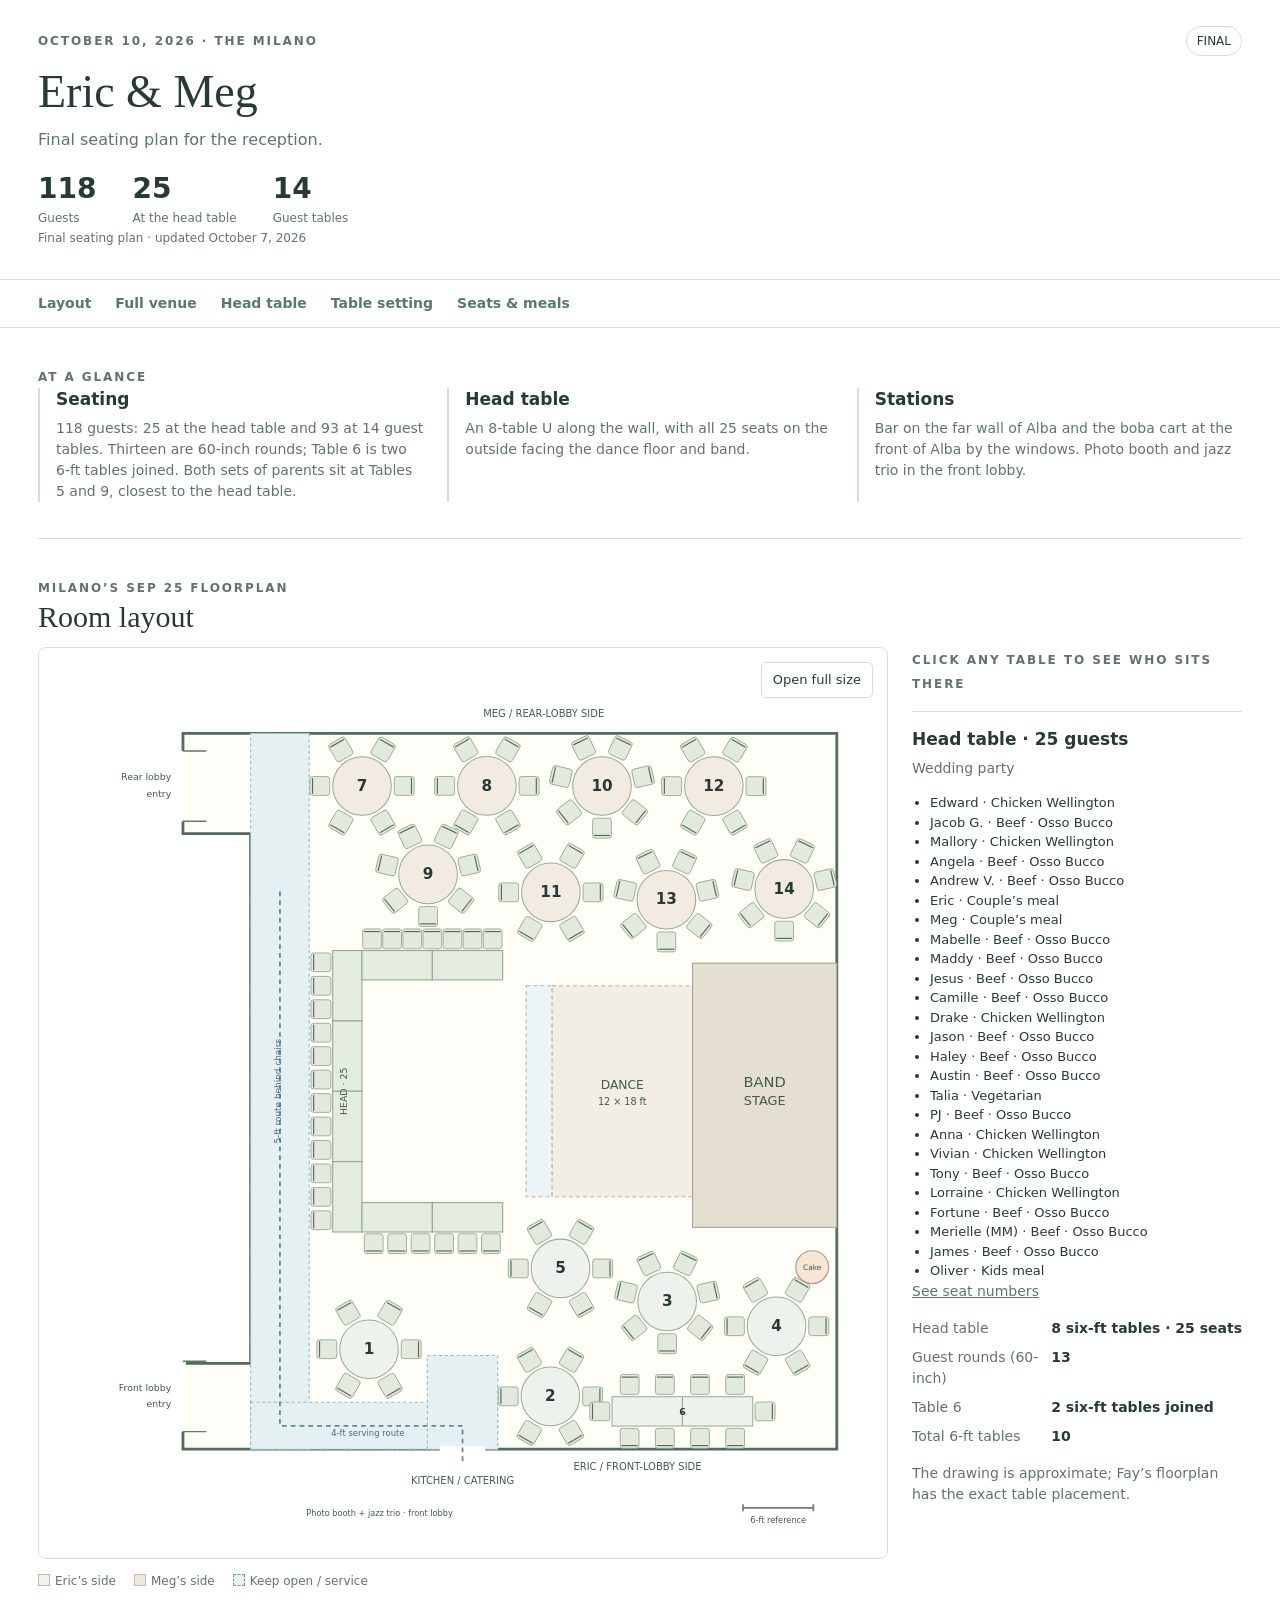
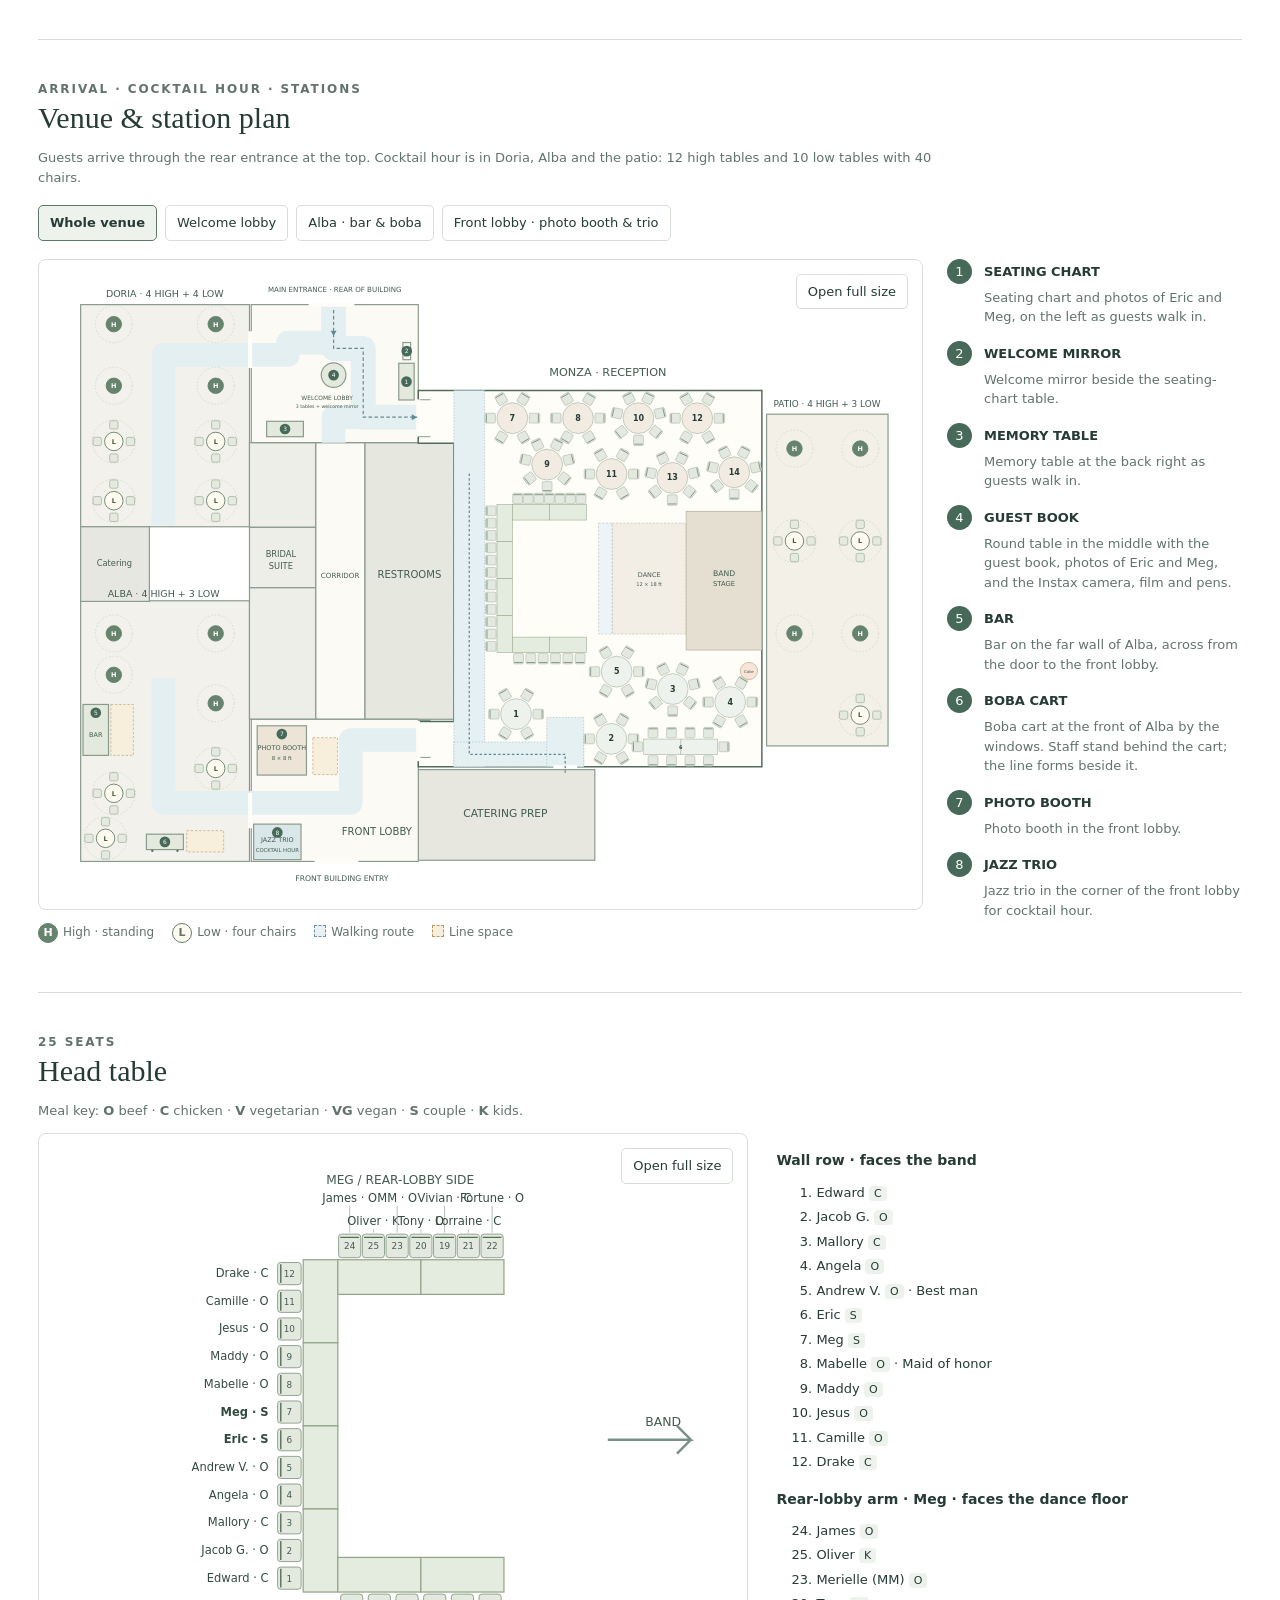
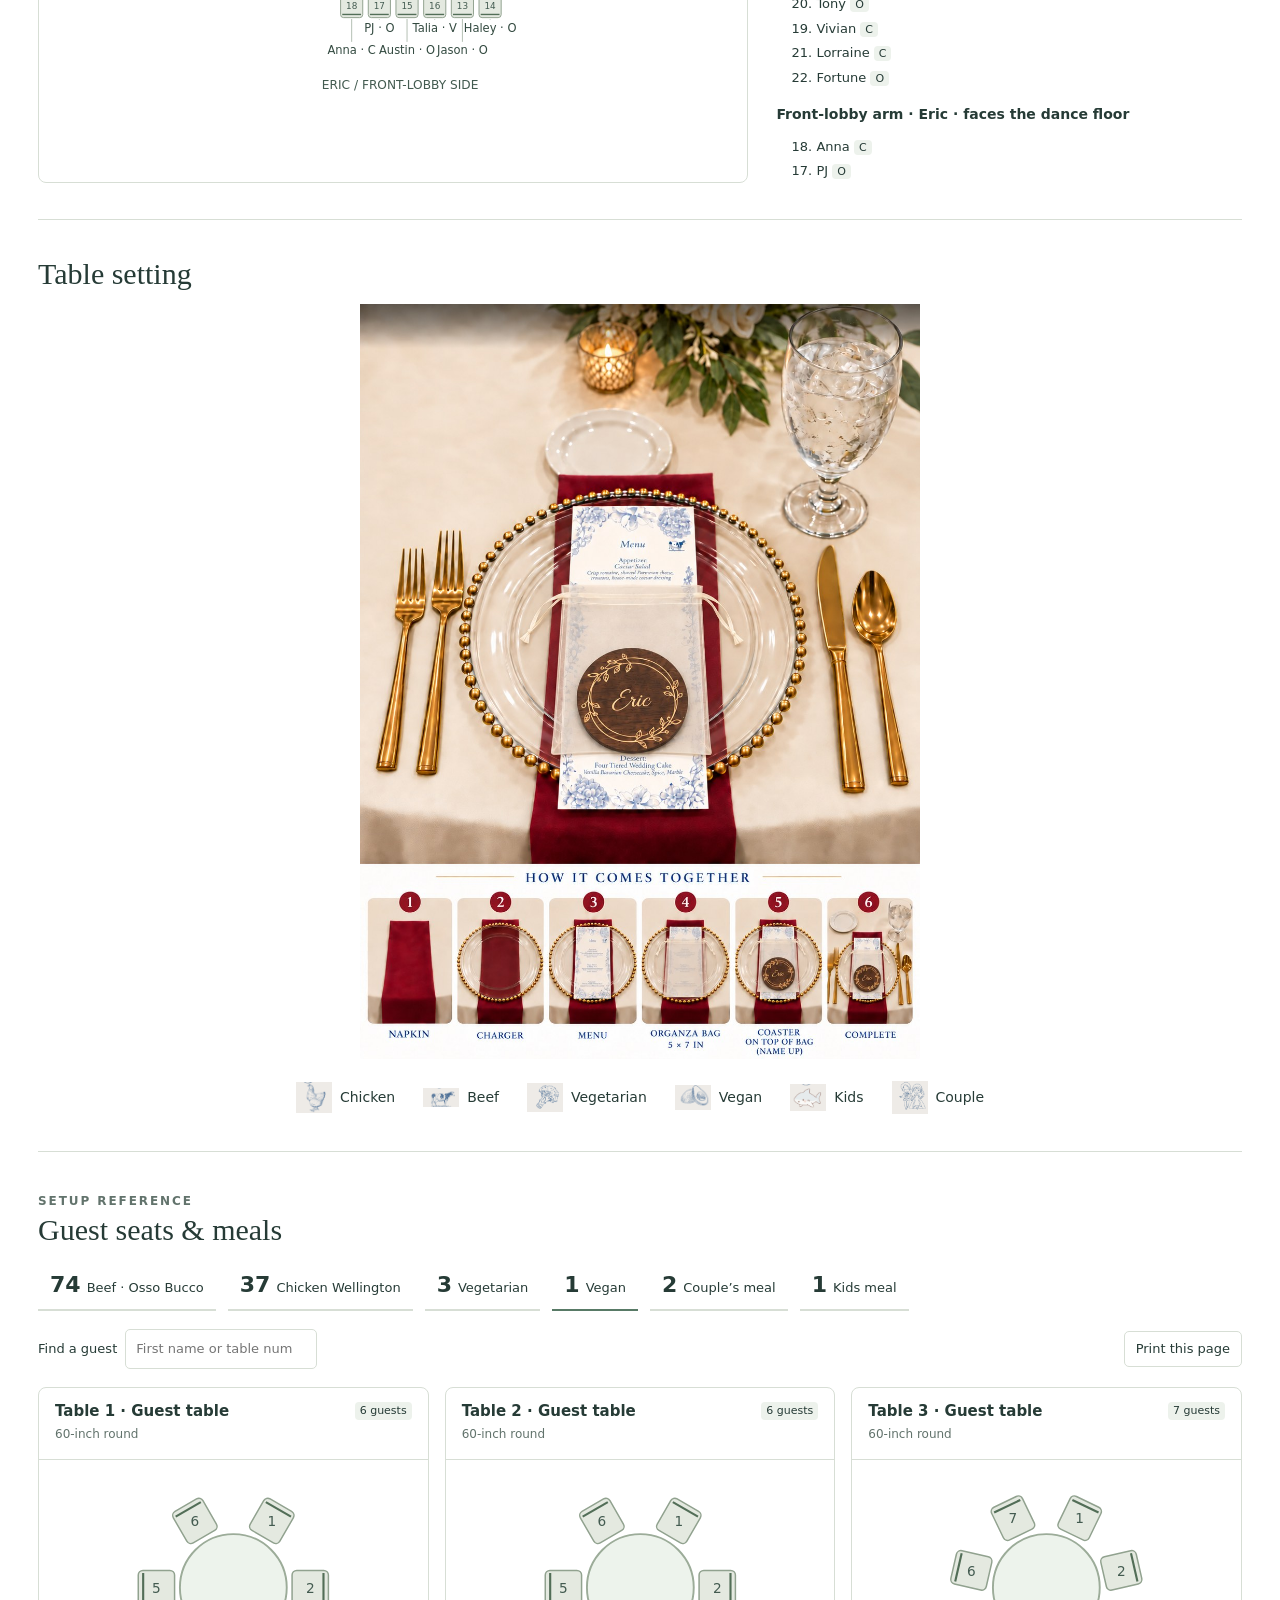
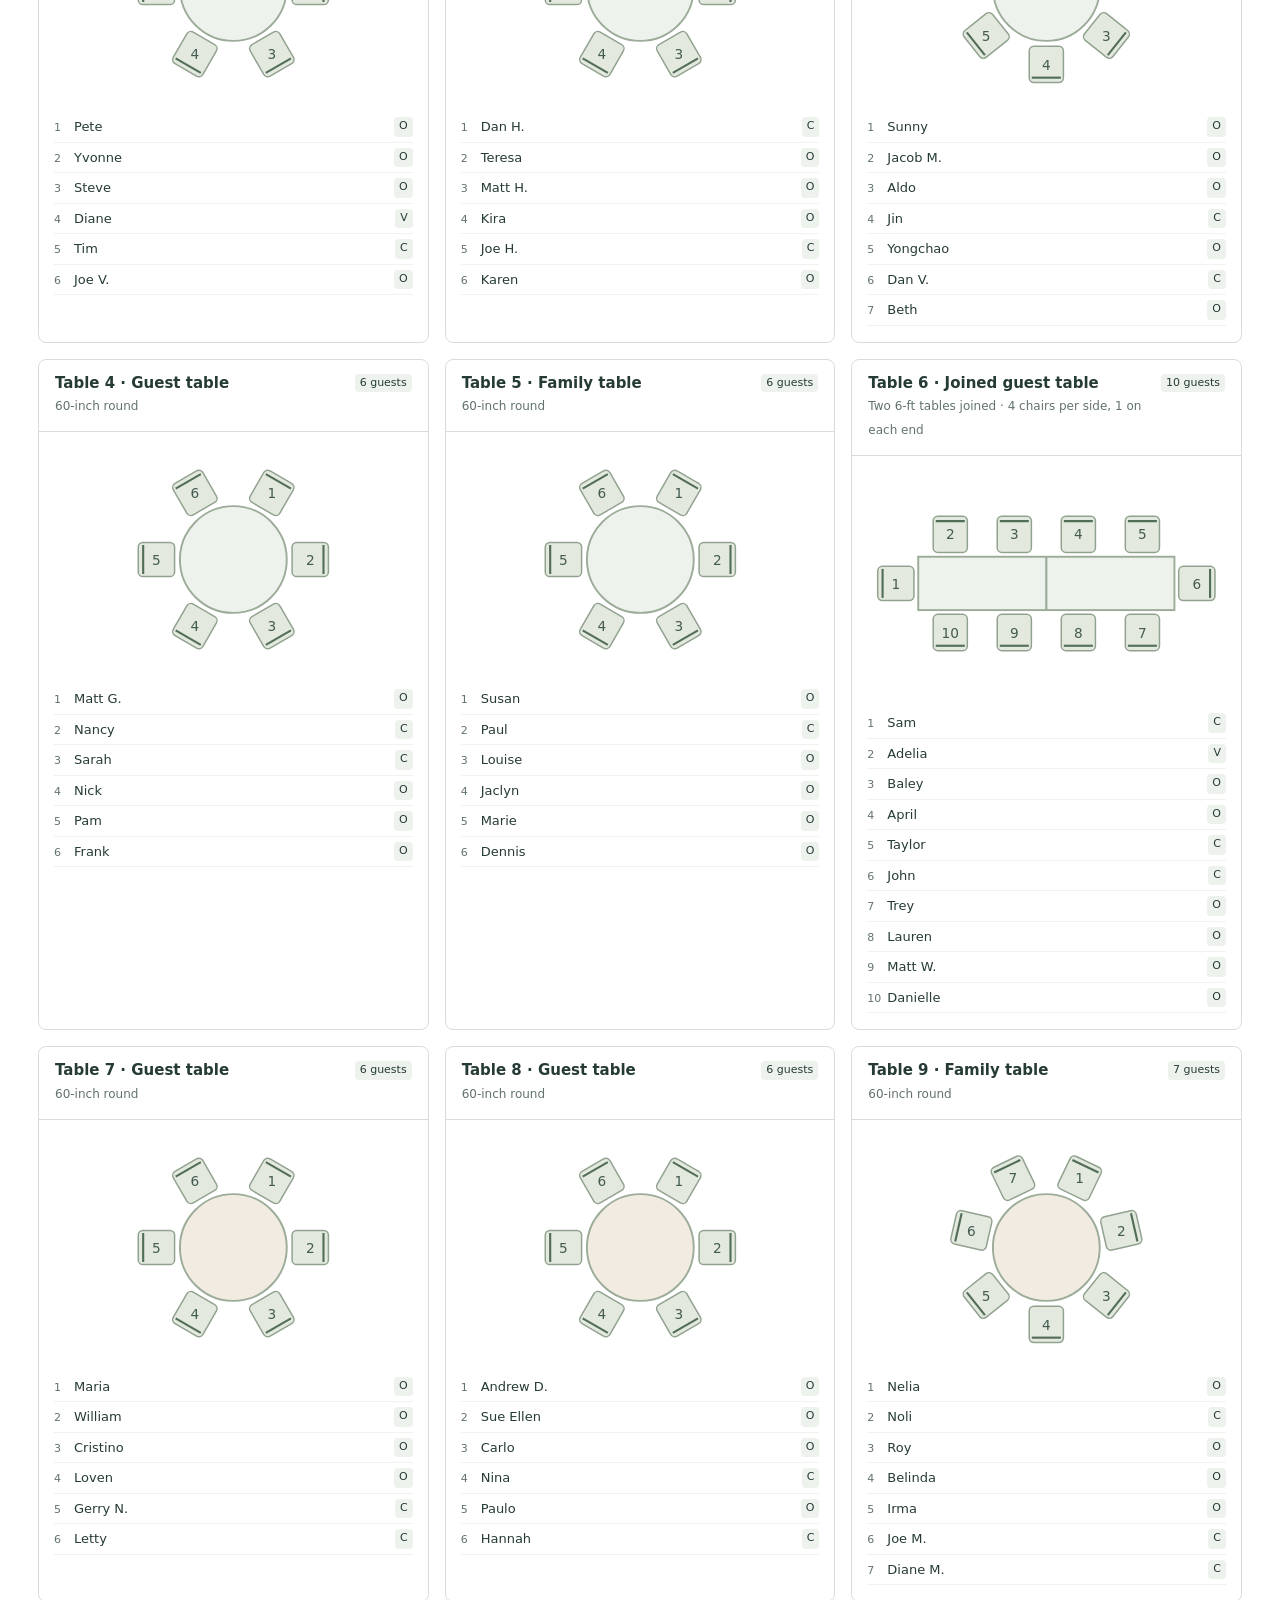
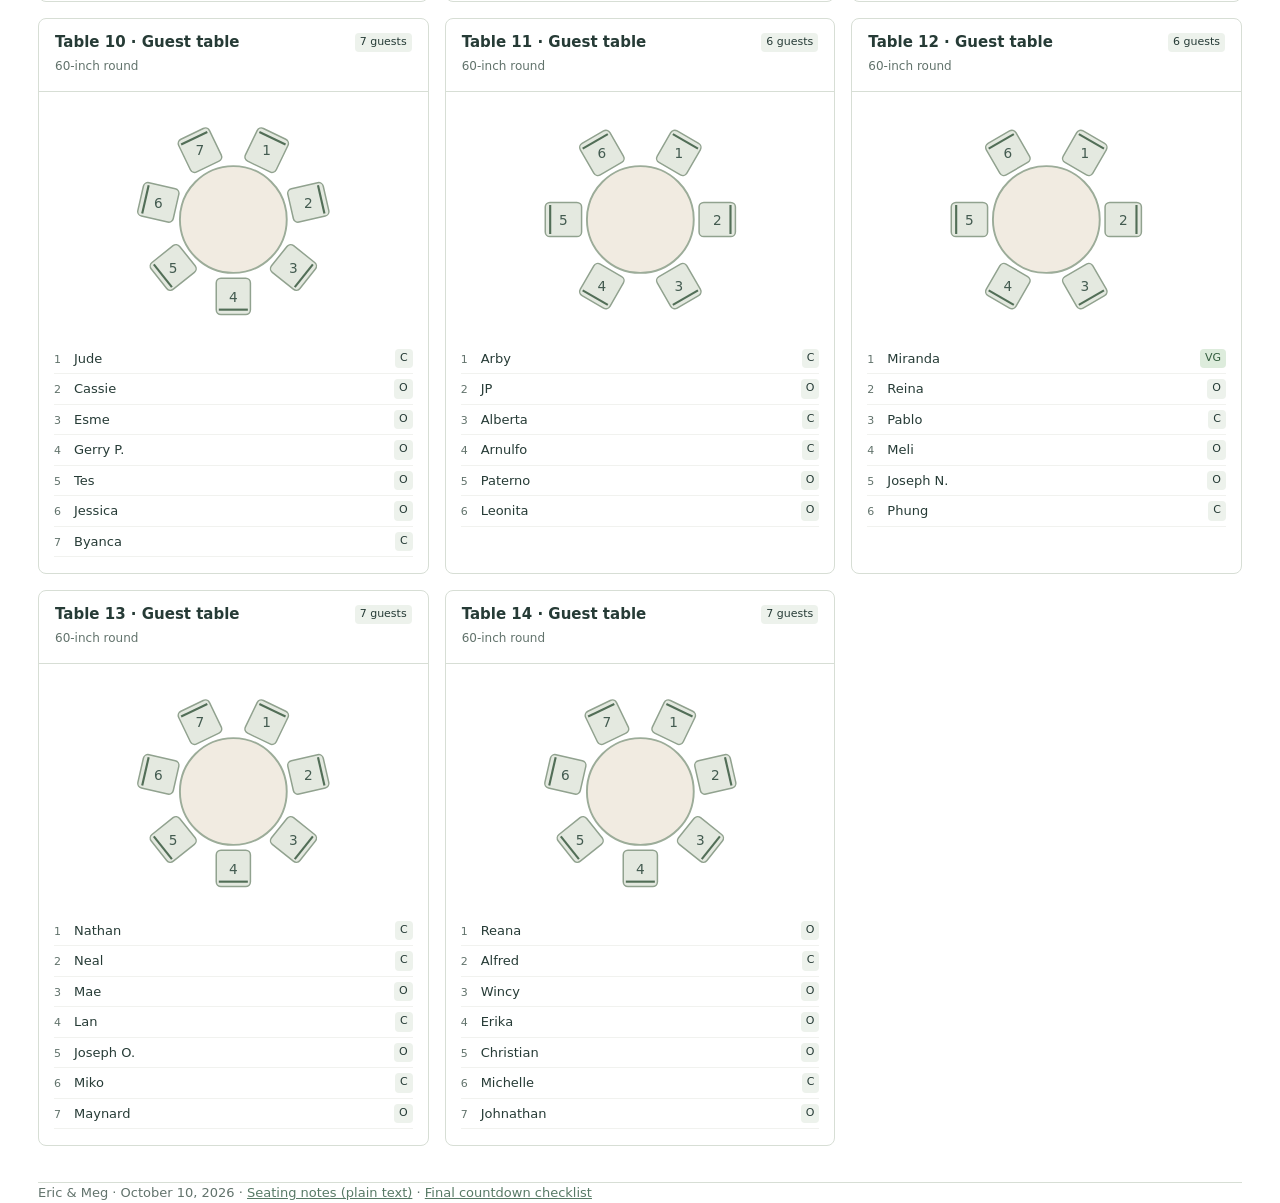
==== commit 2767e77b: "Seating: Jaclyn moves to Table 5 beside her mom Louise. Co-authored-by: Cursor <cursoragent@cursor.c" ====
--- a/index.html
+++ b/index.html
@@ -1,5 +1,5 @@
 <!doctype html>
-<html lang="en"><head><meta charset="utf-8"><meta name="viewport" content="width=device-width,initial-scale=1"><meta name="robots" content="noindex,nofollow"><title>Eric &amp; Meg | Final seating plan · Oct 10</title><link rel="stylesheet" href="styles.css?v=20261006-1"></head>
+<html lang="en"><head><meta charset="utf-8"><meta name="viewport" content="width=device-width,initial-scale=1"><meta name="robots" content="noindex,nofollow"><title>Eric &amp; Meg | Final seating plan · Oct 10</title><link rel="stylesheet" href="styles.css?v=20261007-1"></head>
 <body>
 <header class="mast"><div class="wrap"><div class="topline"><span class="eyebrow">October 10, 2026 · The Milano</span><span class="state">FINAL</span></div><h1>Eric &amp; Meg</h1><p class="intro">Final seating plan for the reception.</p><div class="stats" id="stats"></div><p class="source" id="updated"></p></div></header>
 <nav aria-label="Page sections"><div class="wrap"><a href="#layouts">Layout</a><a href="#venue">Full venue</a><a href="#head">Head table</a><a href="#setting">Table setting</a><a href="#guests">Seats &amp; meals</a></div></nav>
@@ -27,5 +27,5 @@
 <section id="guests"><span class="eyebrow">Setup reference</span><h2>Guest seats &amp; meals</h2><div class="meal-strip" id="mealCounts"></div><div class="controls"><label class="control" for="search">Find a guest <input class="search" type="search" id="search" placeholder="First name or table number"></label><button class="quiet" id="print">Print this page</button></div><div class="tables" id="guestTables"></div></section>
 </main><footer class="wrap">Eric &amp; Meg · October 10, 2026 · <a href="seating-review.txt">Seating notes (plain text)</a> · <a href="countdown.html">Final countdown checklist</a></footer>
 <dialog id="zoomDialog"><div class="dialog-top"><h3 id="zoomTitle"></h3><div><button class="quiet" id="zoomScale">Zoom in</button> <button class="quiet" id="closeZoom">Close</button></div></div><p id="zoomKey" class="zoom-key"></p><div id="zoomDrawing"></div></dialog>
-<script src="model.js?v=20261006-1"></script><script src="venue.js?v=20261006-1"></script><script src="app.js?v=20261006-1"></script>
+<script src="model.js?v=20261007-1"></script><script src="venue.js?v=20261007-1"></script><script src="app.js?v=20261007-1"></script>
 </body></html>
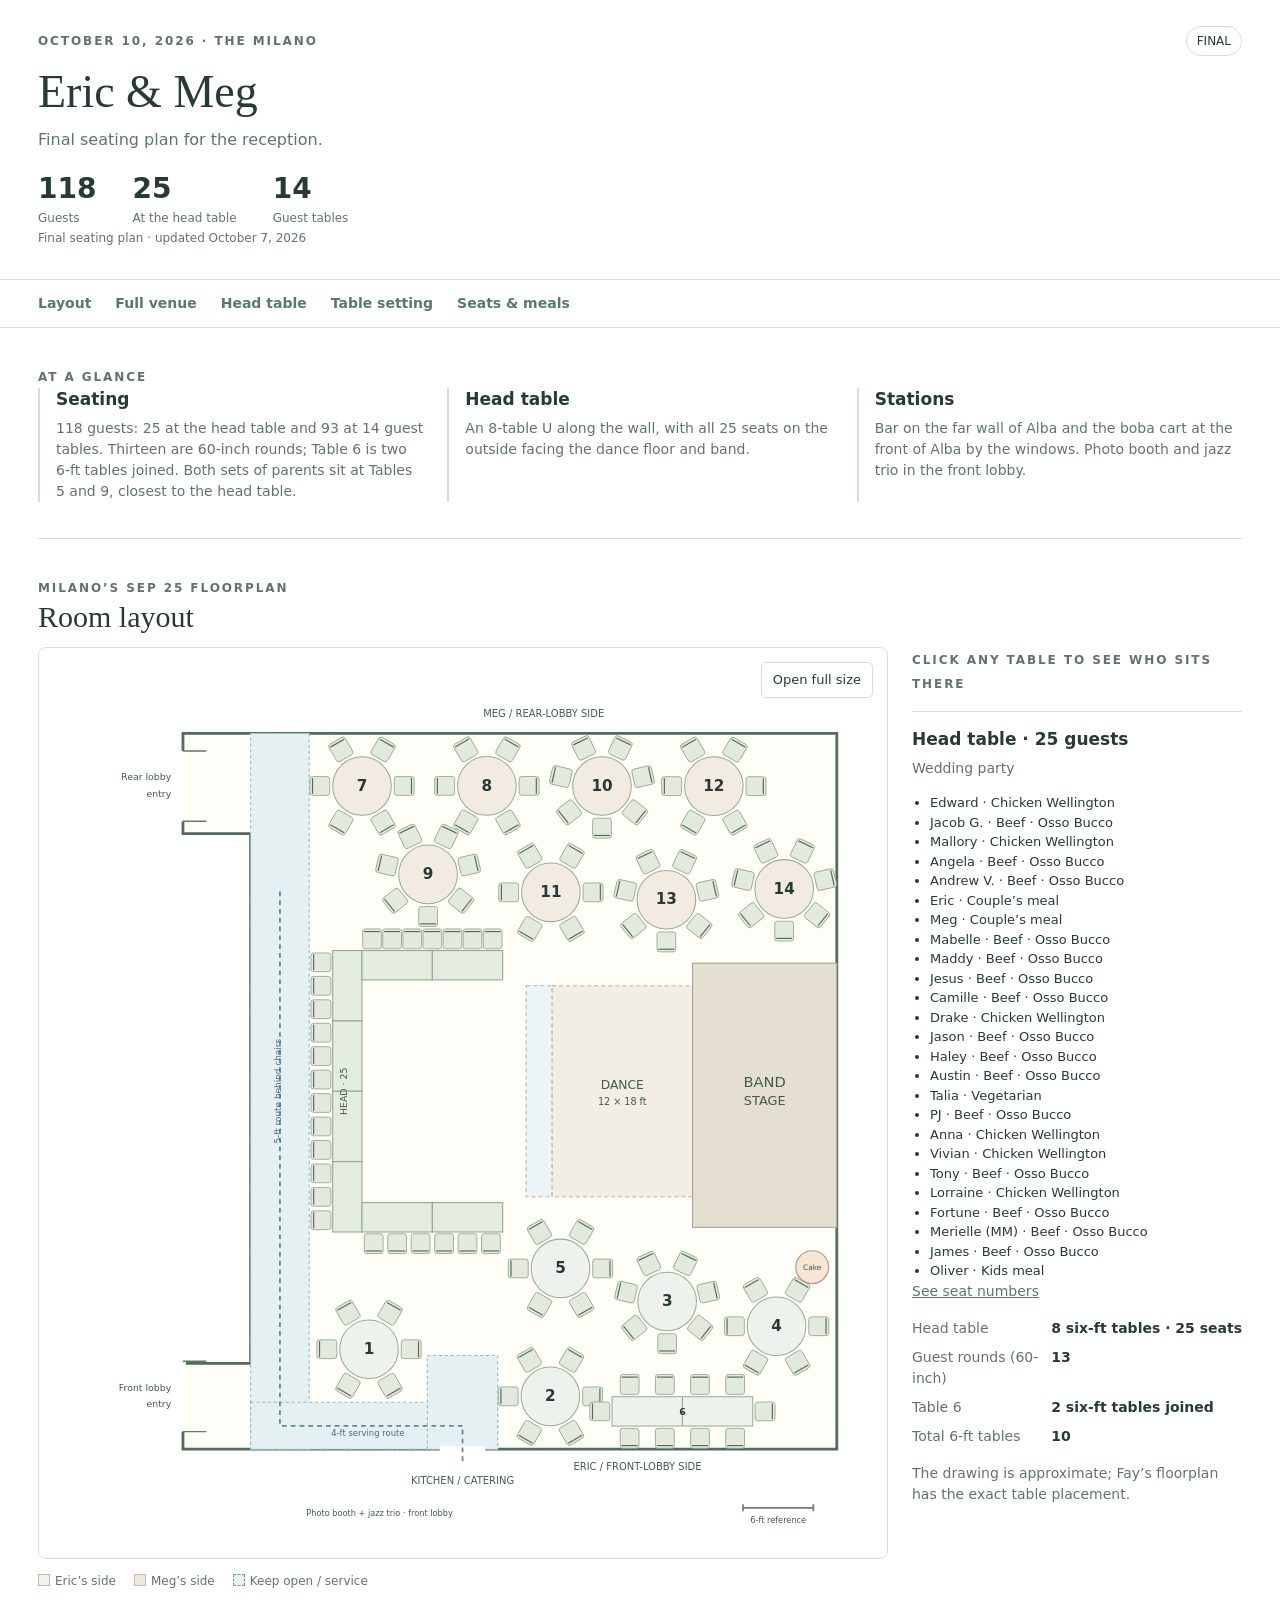
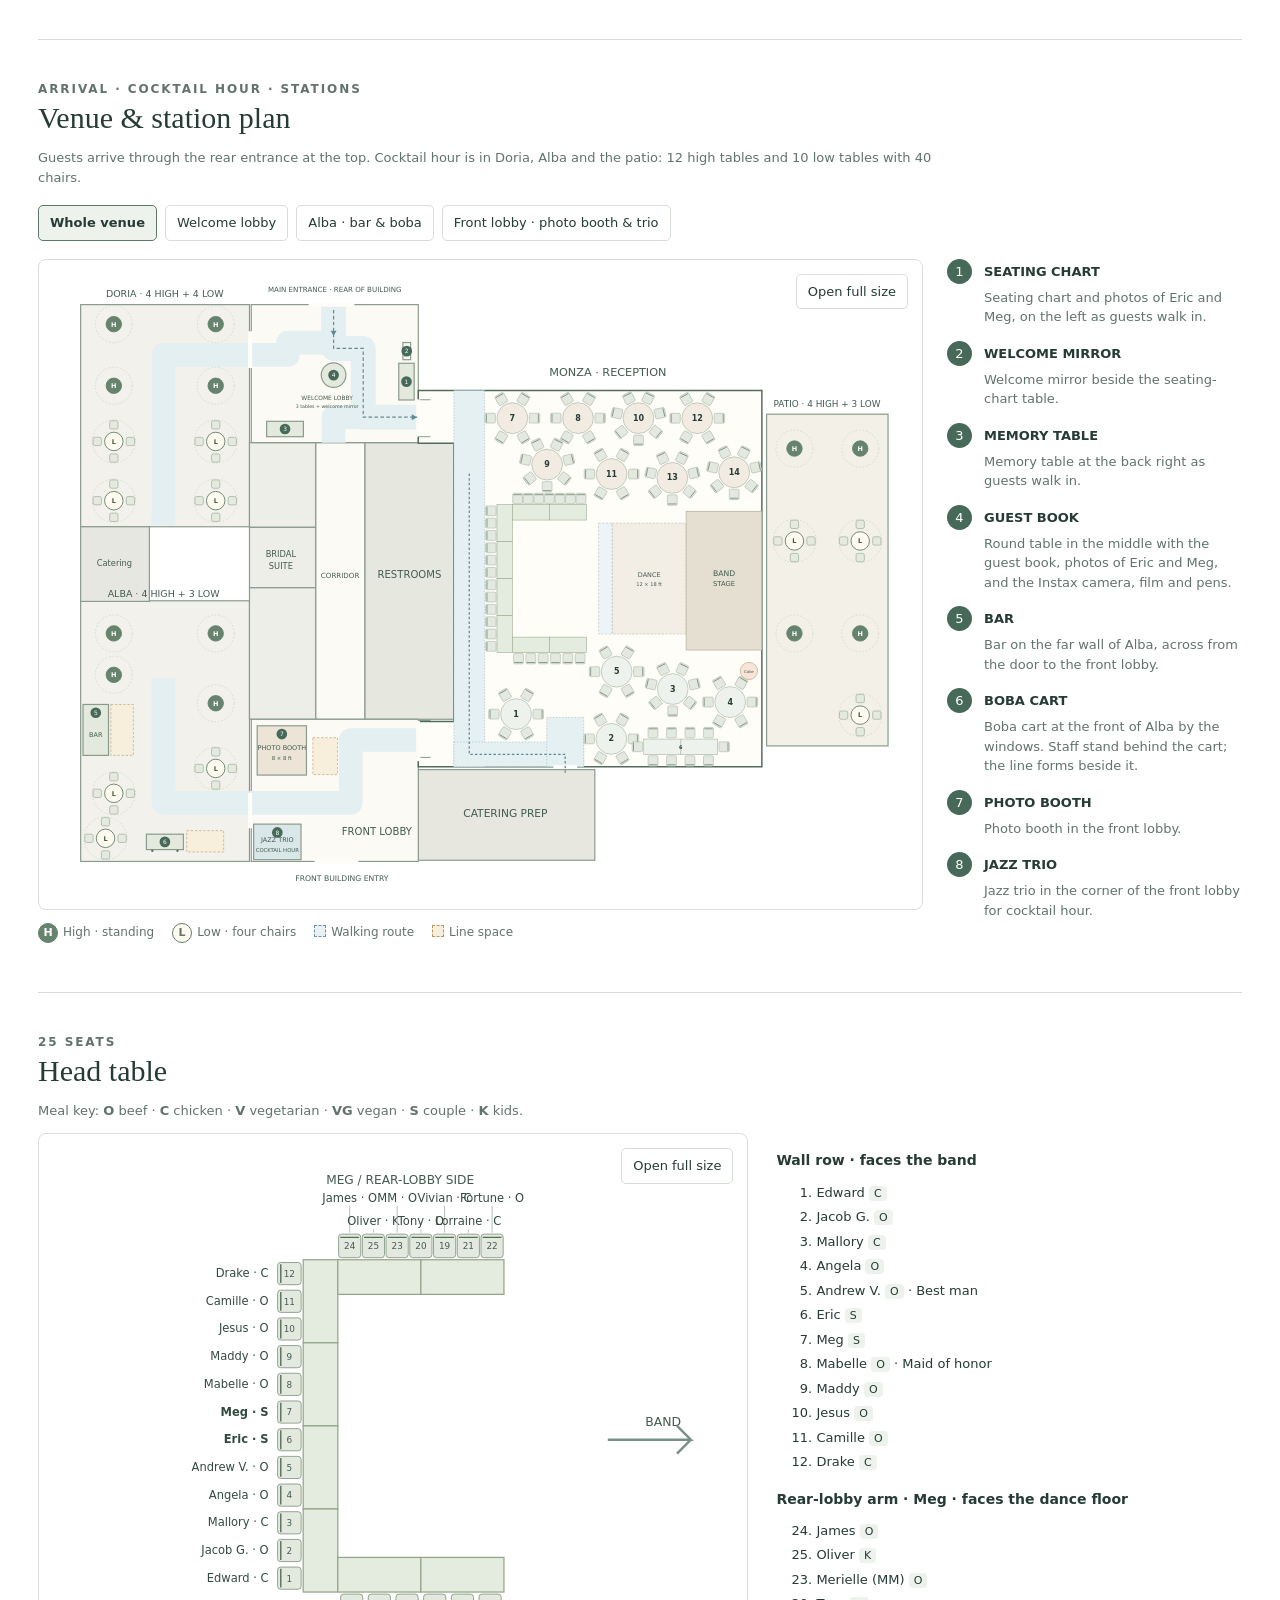
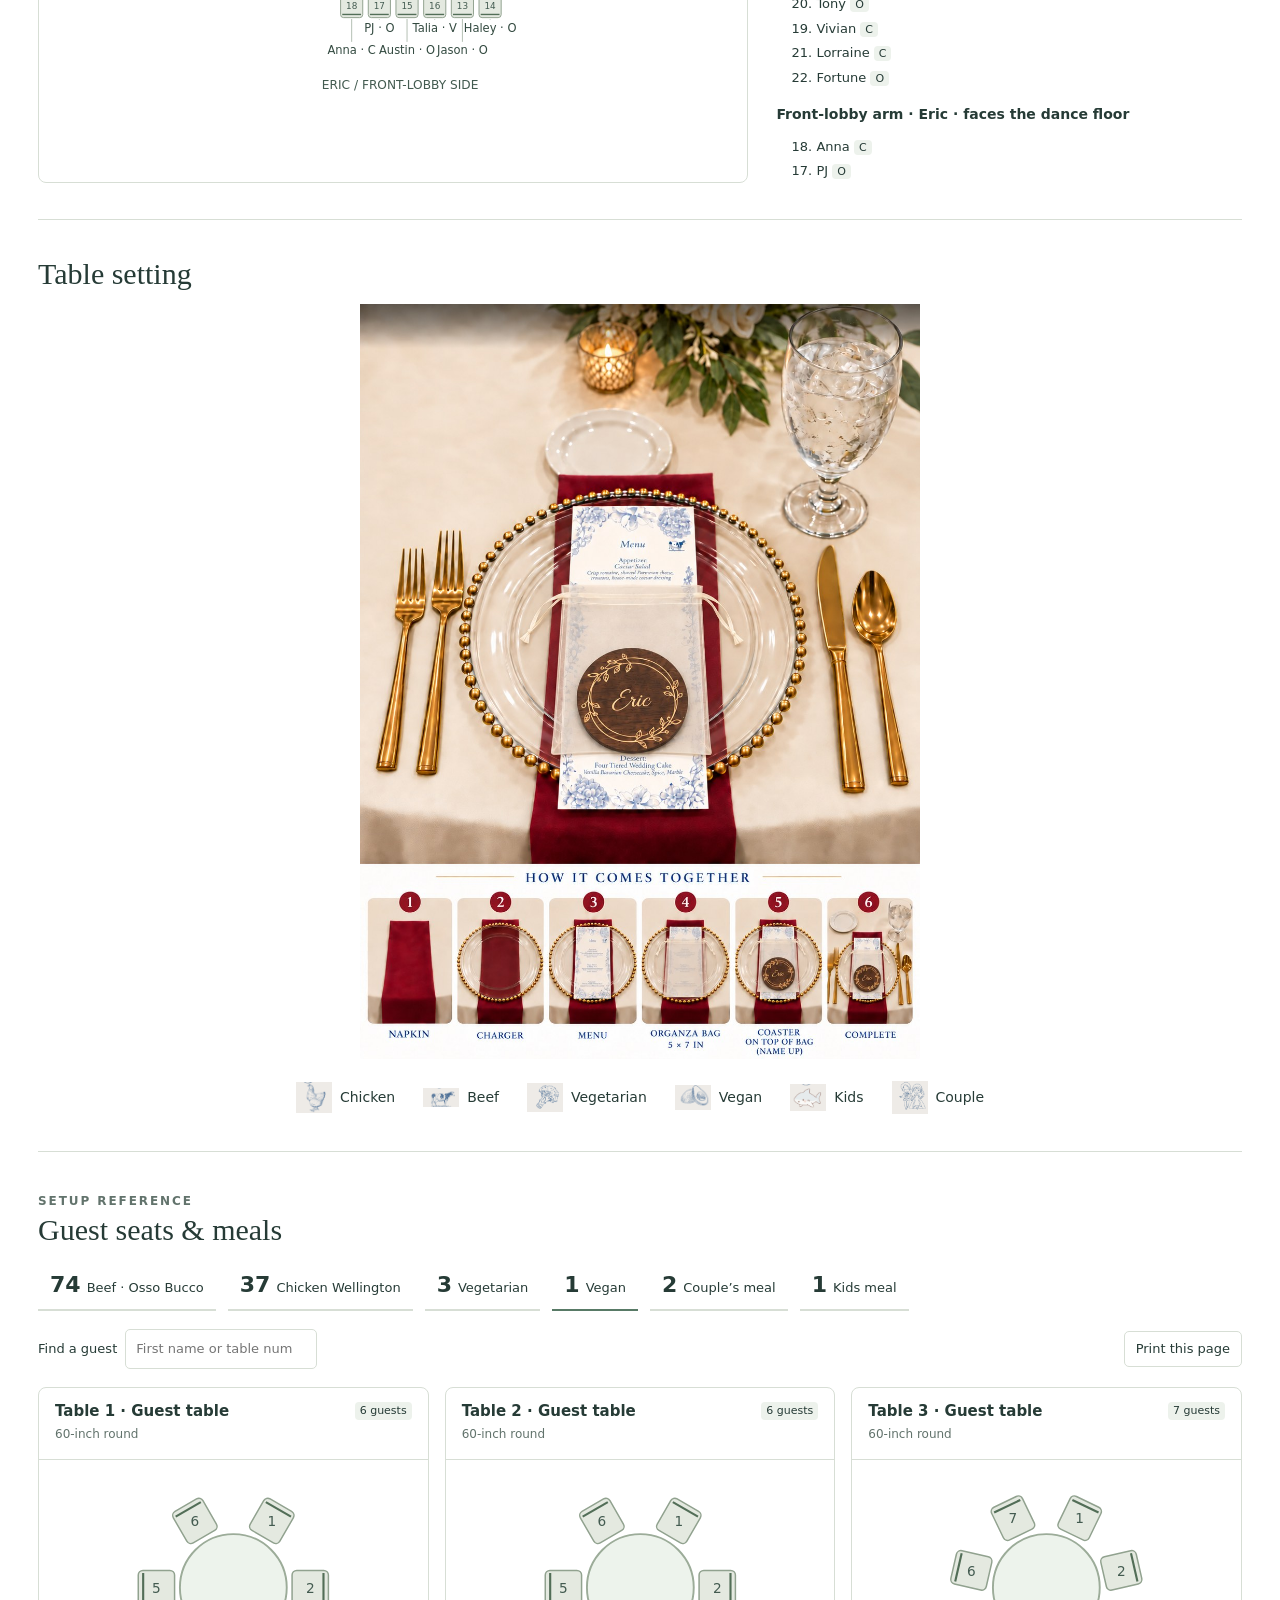
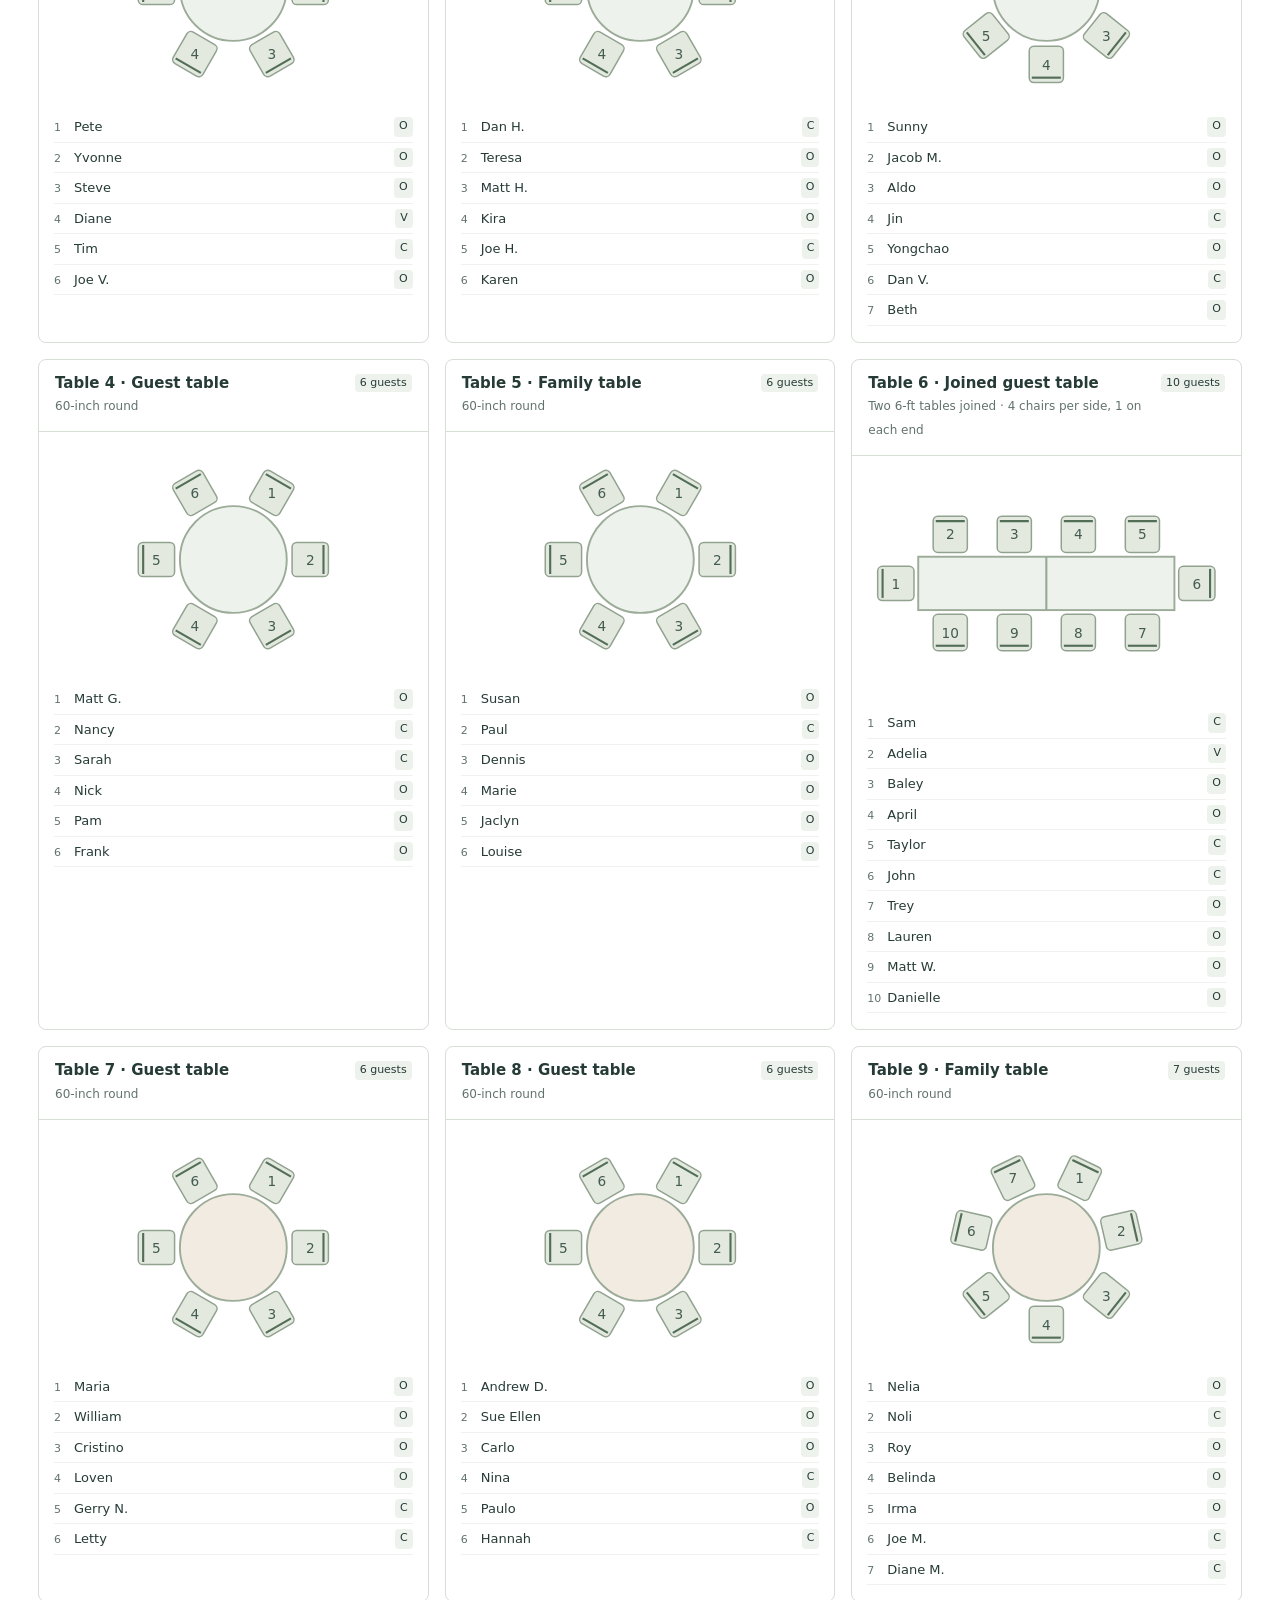
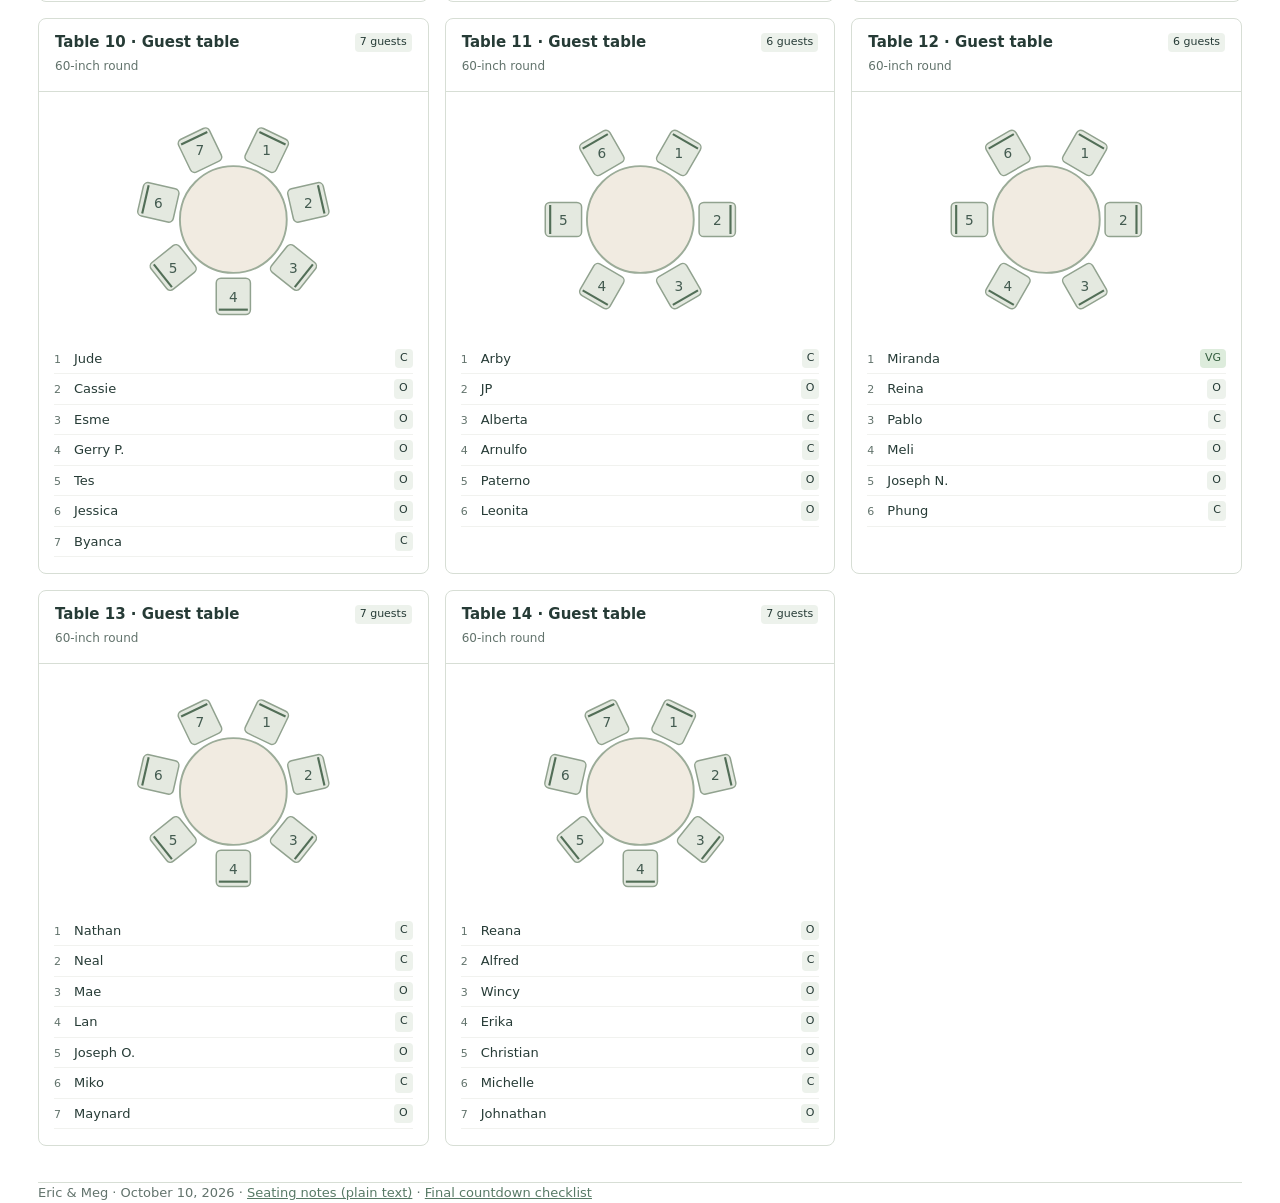
==== commit f5ad6f11: "Seating: Deacon Dennis between Paul and Marie at Table 5. Co-authored-by: Cursor <cursoragent@cursor" ====
--- a/index.html
+++ b/index.html
@@ -1,5 +1,5 @@
 <!doctype html>
-<html lang="en"><head><meta charset="utf-8"><meta name="viewport" content="width=device-width,initial-scale=1"><meta name="robots" content="noindex,nofollow"><title>Eric &amp; Meg | Final seating plan · Oct 10</title><link rel="stylesheet" href="styles.css?v=20261007-1"></head>
+<html lang="en"><head><meta charset="utf-8"><meta name="viewport" content="width=device-width,initial-scale=1"><meta name="robots" content="noindex,nofollow"><title>Eric &amp; Meg | Final seating plan · Oct 10</title><link rel="stylesheet" href="styles.css?v=20261007-2"></head>
 <body>
 <header class="mast"><div class="wrap"><div class="topline"><span class="eyebrow">October 10, 2026 · The Milano</span><span class="state">FINAL</span></div><h1>Eric &amp; Meg</h1><p class="intro">Final seating plan for the reception.</p><div class="stats" id="stats"></div><p class="source" id="updated"></p></div></header>
 <nav aria-label="Page sections"><div class="wrap"><a href="#layouts">Layout</a><a href="#venue">Full venue</a><a href="#head">Head table</a><a href="#setting">Table setting</a><a href="#guests">Seats &amp; meals</a></div></nav>
@@ -27,5 +27,5 @@
 <section id="guests"><span class="eyebrow">Setup reference</span><h2>Guest seats &amp; meals</h2><div class="meal-strip" id="mealCounts"></div><div class="controls"><label class="control" for="search">Find a guest <input class="search" type="search" id="search" placeholder="First name or table number"></label><button class="quiet" id="print">Print this page</button></div><div class="tables" id="guestTables"></div></section>
 </main><footer class="wrap">Eric &amp; Meg · October 10, 2026 · <a href="seating-review.txt">Seating notes (plain text)</a> · <a href="countdown.html">Final countdown checklist</a></footer>
 <dialog id="zoomDialog"><div class="dialog-top"><h3 id="zoomTitle"></h3><div><button class="quiet" id="zoomScale">Zoom in</button> <button class="quiet" id="closeZoom">Close</button></div></div><p id="zoomKey" class="zoom-key"></p><div id="zoomDrawing"></div></dialog>
-<script src="model.js?v=20261007-1"></script><script src="venue.js?v=20261007-1"></script><script src="app.js?v=20261007-1"></script>
+<script src="model.js?v=20261007-2"></script><script src="venue.js?v=20261007-2"></script><script src="app.js?v=20261007-2"></script>
 </body></html>
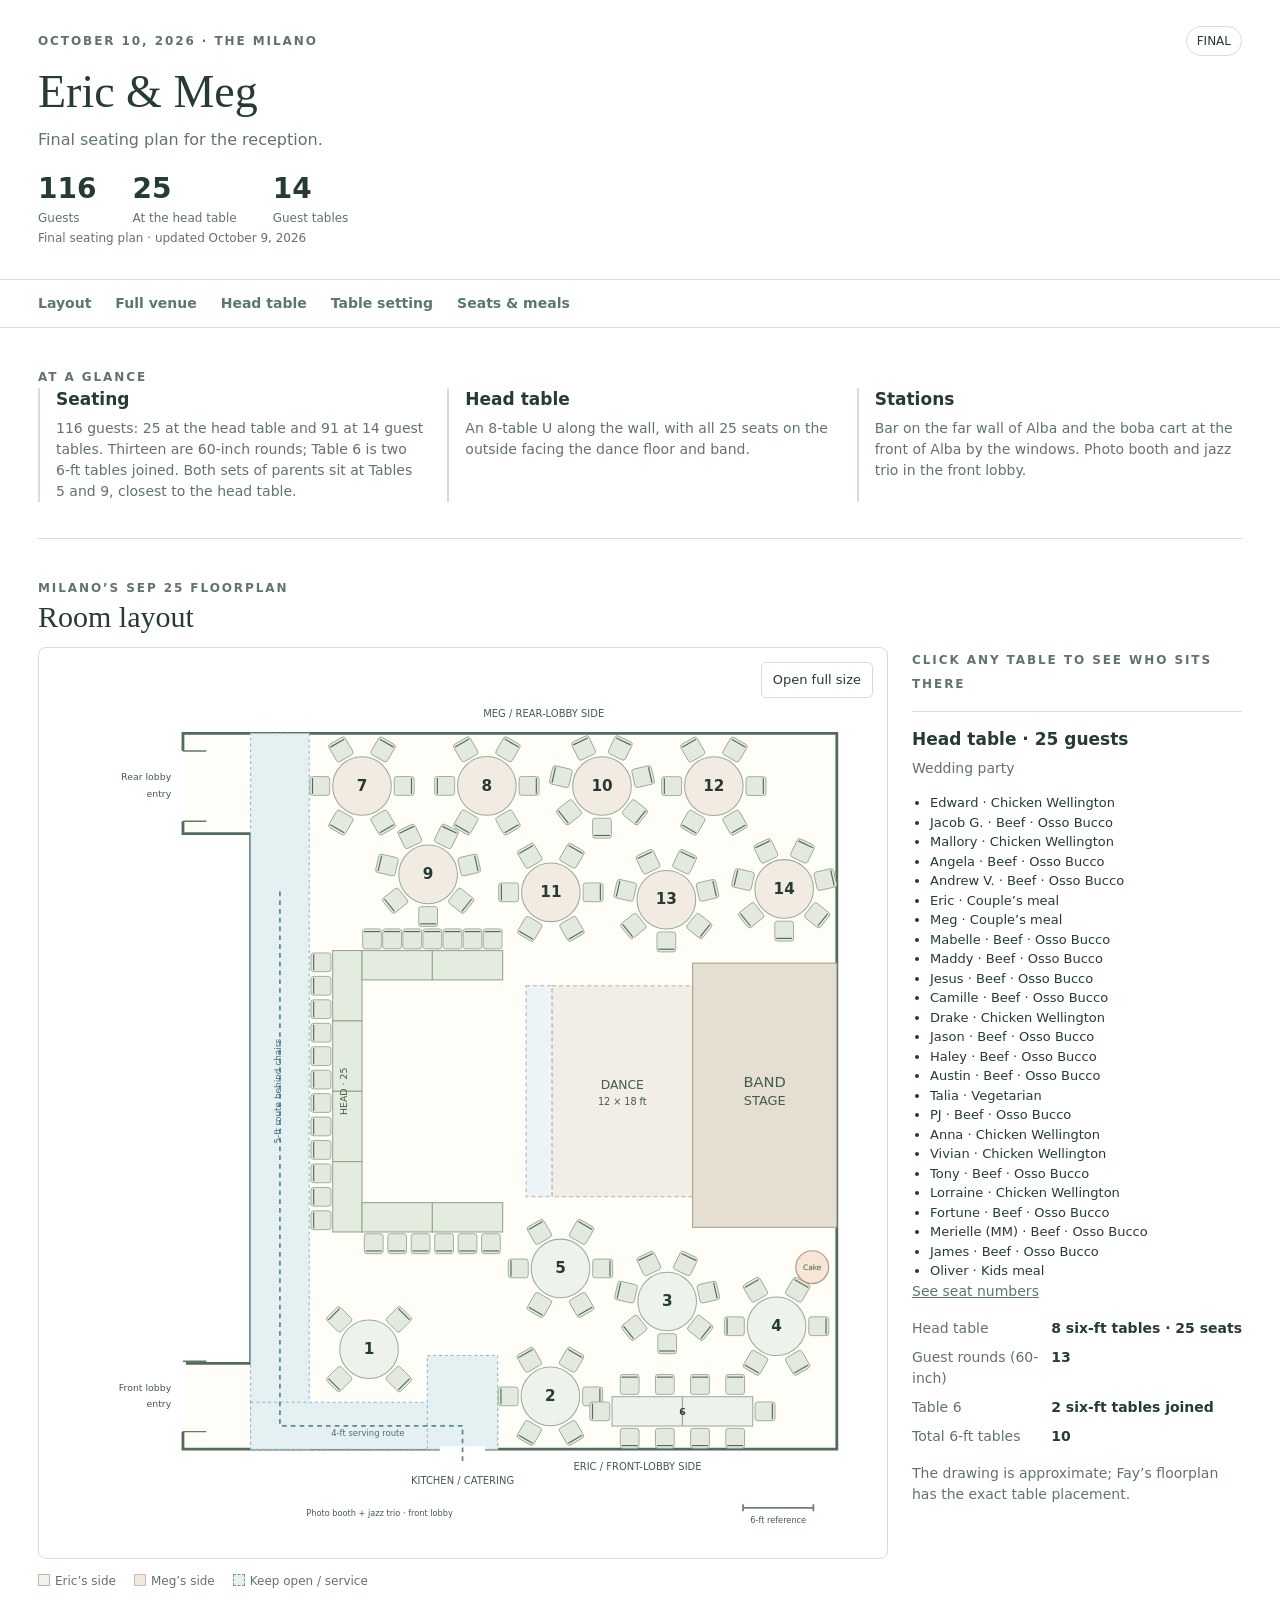
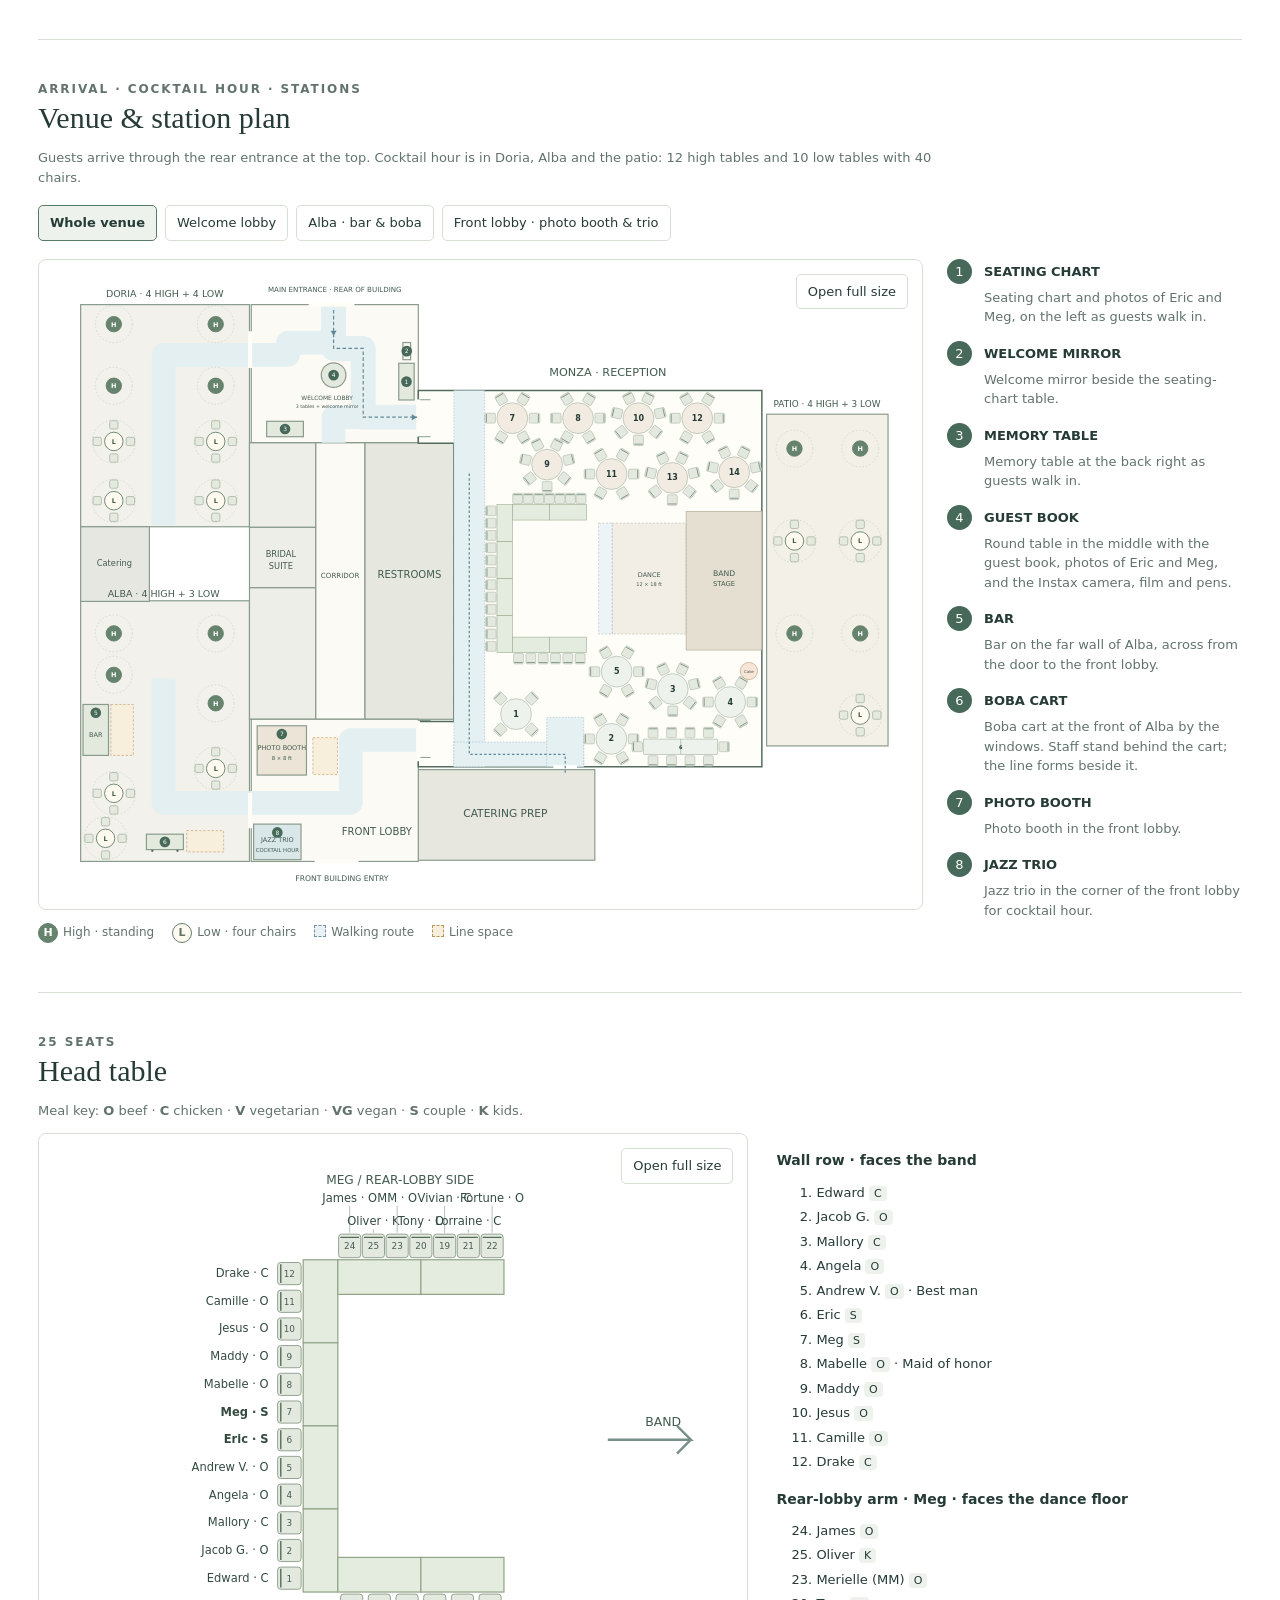
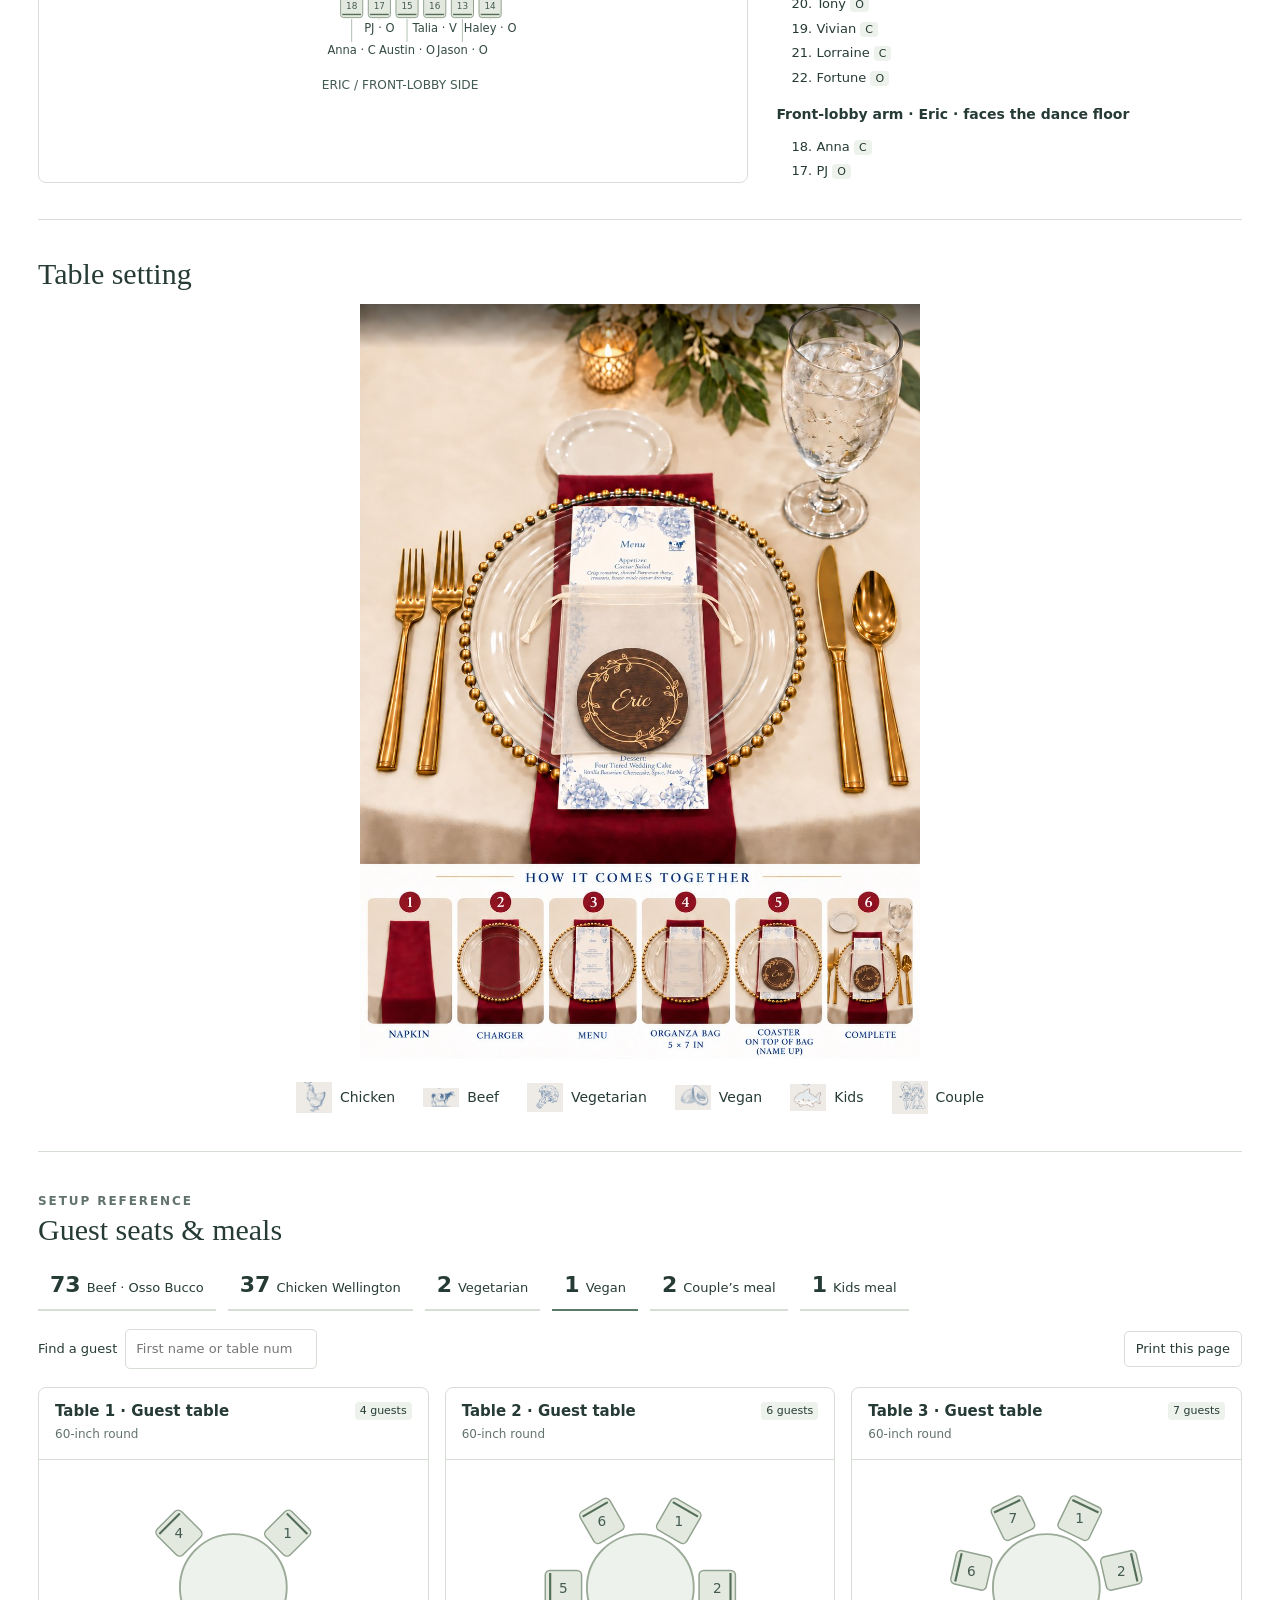
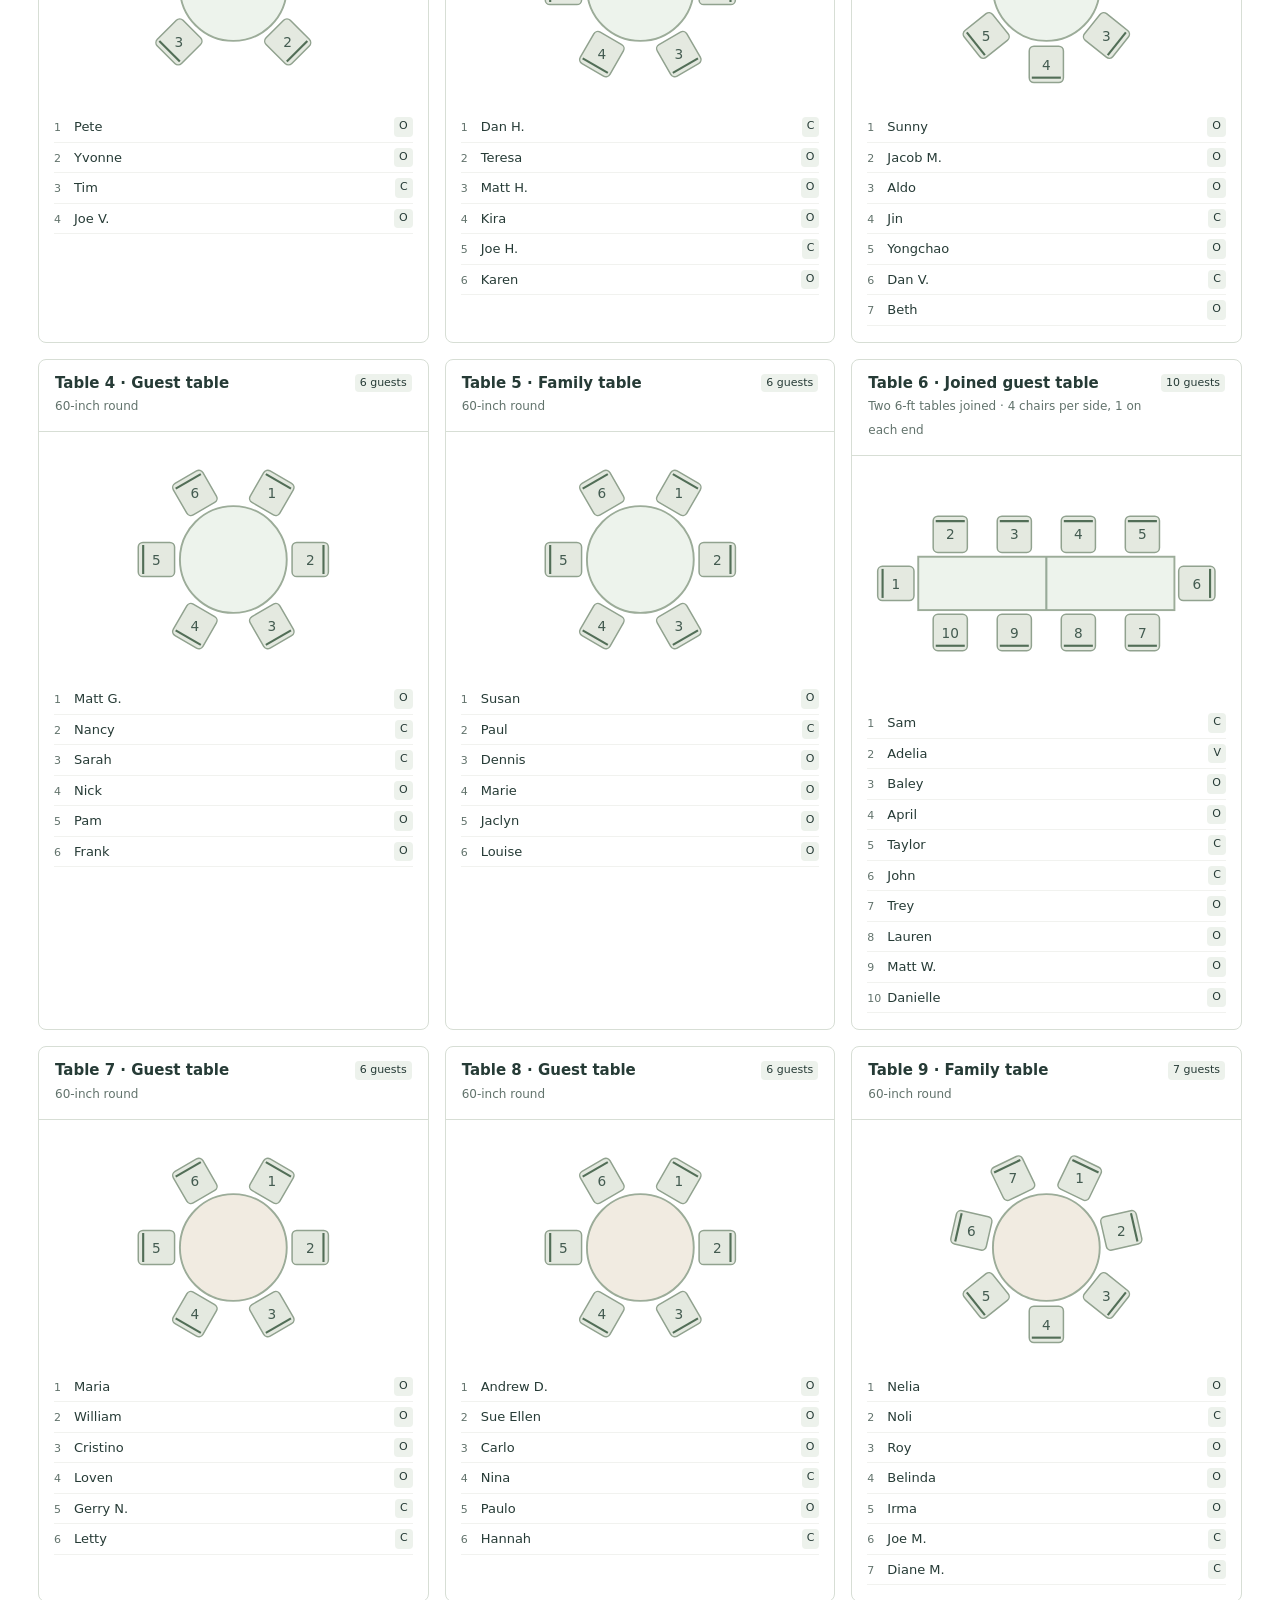
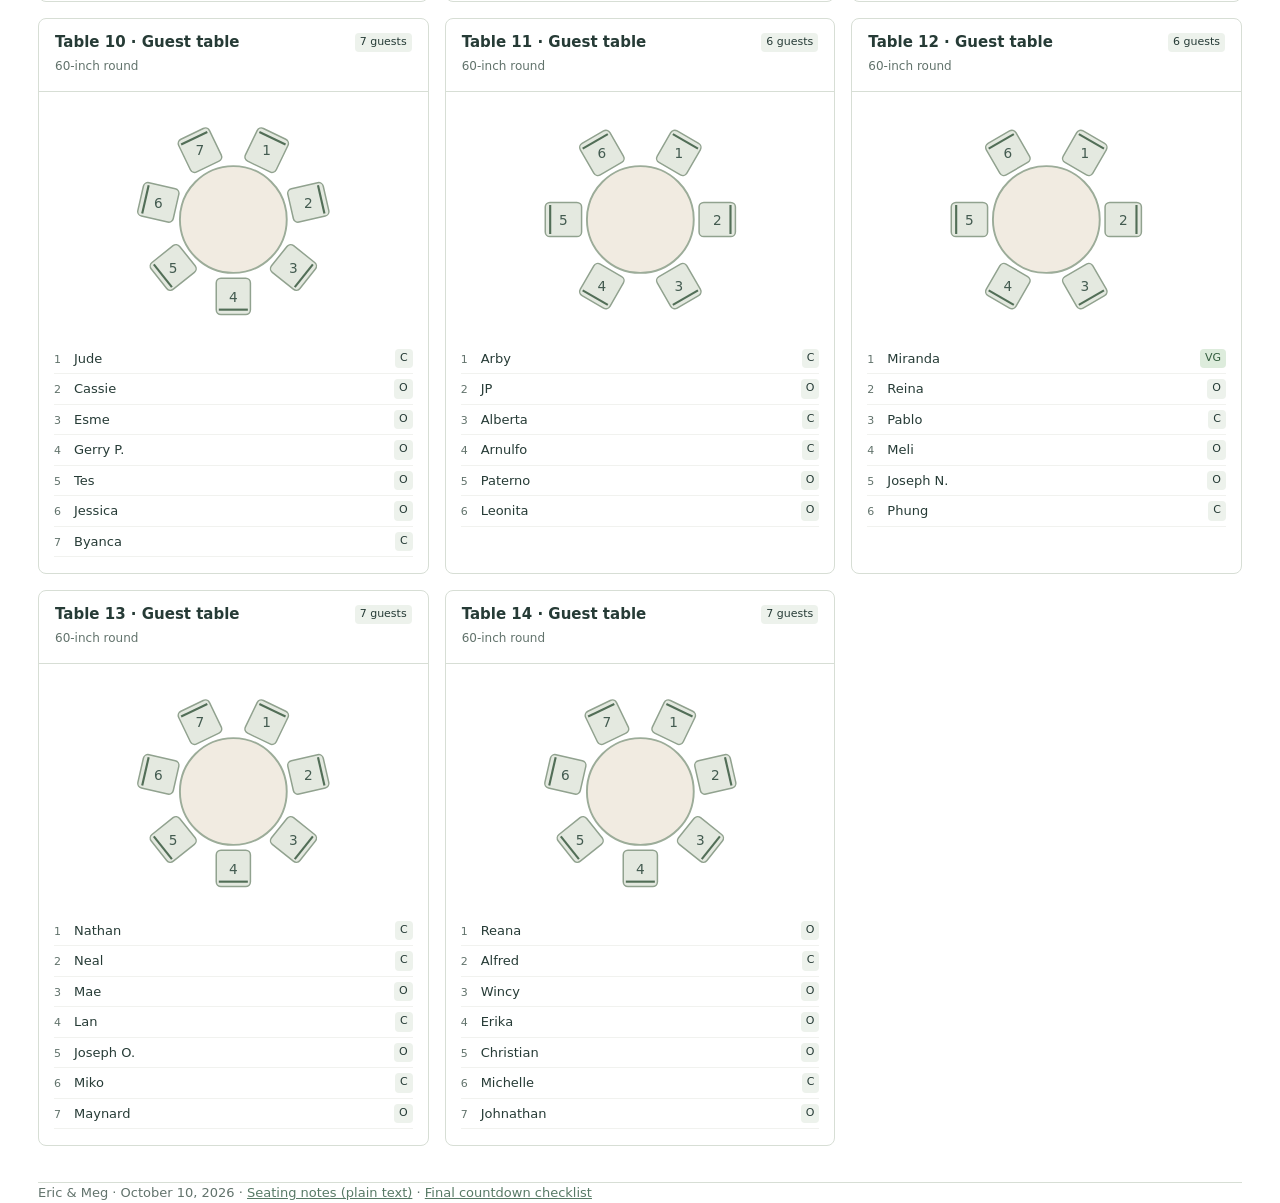
==== commit 01254641: "Seating: Steve and Diane Vavra can't come; 116 guests, Table 1 now 4. Co-authored-by: Cursor <cursor" ====
--- a/index.html
+++ b/index.html
@@ -1,10 +1,10 @@
 <!doctype html>
-<html lang="en"><head><meta charset="utf-8"><meta name="viewport" content="width=device-width,initial-scale=1"><meta name="robots" content="noindex,nofollow"><title>Eric &amp; Meg | Final seating plan · Oct 10</title><link rel="stylesheet" href="styles.css?v=20261007-2"></head>
+<html lang="en"><head><meta charset="utf-8"><meta name="viewport" content="width=device-width,initial-scale=1"><meta name="robots" content="noindex,nofollow"><title>Eric &amp; Meg | Final seating plan · Oct 10</title><link rel="stylesheet" href="styles.css?v=20261009-1"></head>
 <body>
 <header class="mast"><div class="wrap"><div class="topline"><span class="eyebrow">October 10, 2026 · The Milano</span><span class="state">FINAL</span></div><h1>Eric &amp; Meg</h1><p class="intro">Final seating plan for the reception.</p><div class="stats" id="stats"></div><p class="source" id="updated"></p></div></header>
 <nav aria-label="Page sections"><div class="wrap"><a href="#layouts">Layout</a><a href="#venue">Full venue</a><a href="#head">Head table</a><a href="#setting">Table setting</a><a href="#guests">Seats &amp; meals</a></div></nav>
 <main class="wrap">
-<section id="audit"><span class="eyebrow">At a glance</span><div class="audit"><article><h3>Seating</h3><p>118 guests: 25 at the head table and 93 at 14 guest tables. Thirteen are 60-inch rounds; Table 6 is two 6-ft tables joined. Both sets of parents sit at Tables 5 and 9, closest to the head table.</p></article><article><h3>Head table</h3><p>An 8-table U along the wall, with all 25 seats on the outside facing the dance floor and band.</p></article><article><h3>Stations</h3><p>Bar on the far wall of Alba and the boba cart at the front of Alba by the windows. Photo booth and jazz trio in the front lobby.</p></article></div></section>
+<section id="audit"><span class="eyebrow">At a glance</span><div class="audit"><article><h3>Seating</h3><p>116 guests: 25 at the head table and 91 at 14 guest tables. Thirteen are 60-inch rounds; Table 6 is two 6-ft tables joined. Both sets of parents sit at Tables 5 and 9, closest to the head table.</p></article><article><h3>Head table</h3><p>An 8-table U along the wall, with all 25 seats on the outside facing the dance floor and band.</p></article><article><h3>Stations</h3><p>Bar on the far wall of Alba and the boba cart at the front of Alba by the windows. Photo booth and jazz trio in the front lobby.</p></article></div></section>
 <section id="layouts"><span class="eyebrow">Milano’s Sep 25 floorplan</span><h2>Room layout</h2>
 <div class="layout-panel"><div><div class="drawing"><button class="zoom" data-zoom="room">Open full size</button><div id="roomPlan"></div></div><div class="legend"><span><i class="swatch"></i>Eric’s side</span><span><i class="swatch meg"></i>Meg’s side</span><span><i class="swatch clear"></i>Keep open / service</span></div></div><aside class="summary" id="layoutSummary"></aside></div></section>
 <section id="venue"><span class="eyebrow">Arrival · cocktail hour · stations</span><h2>Venue &amp; station plan</h2><p class="caption">Guests arrive through the rear entrance at the top. Cocktail hour is in Doria, Alba and the patio: 12 high tables and 10 low tables with 40 chairs.</p>
@@ -27,5 +27,5 @@
 <section id="guests"><span class="eyebrow">Setup reference</span><h2>Guest seats &amp; meals</h2><div class="meal-strip" id="mealCounts"></div><div class="controls"><label class="control" for="search">Find a guest <input class="search" type="search" id="search" placeholder="First name or table number"></label><button class="quiet" id="print">Print this page</button></div><div class="tables" id="guestTables"></div></section>
 </main><footer class="wrap">Eric &amp; Meg · October 10, 2026 · <a href="seating-review.txt">Seating notes (plain text)</a> · <a href="countdown.html">Final countdown checklist</a></footer>
 <dialog id="zoomDialog"><div class="dialog-top"><h3 id="zoomTitle"></h3><div><button class="quiet" id="zoomScale">Zoom in</button> <button class="quiet" id="closeZoom">Close</button></div></div><p id="zoomKey" class="zoom-key"></p><div id="zoomDrawing"></div></dialog>
-<script src="model.js?v=20261007-2"></script><script src="venue.js?v=20261007-2"></script><script src="app.js?v=20261007-2"></script>
+<script src="model.js?v=20261009-1"></script><script src="venue.js?v=20261009-1"></script><script src="app.js?v=20261009-1"></script>
 </body></html>
